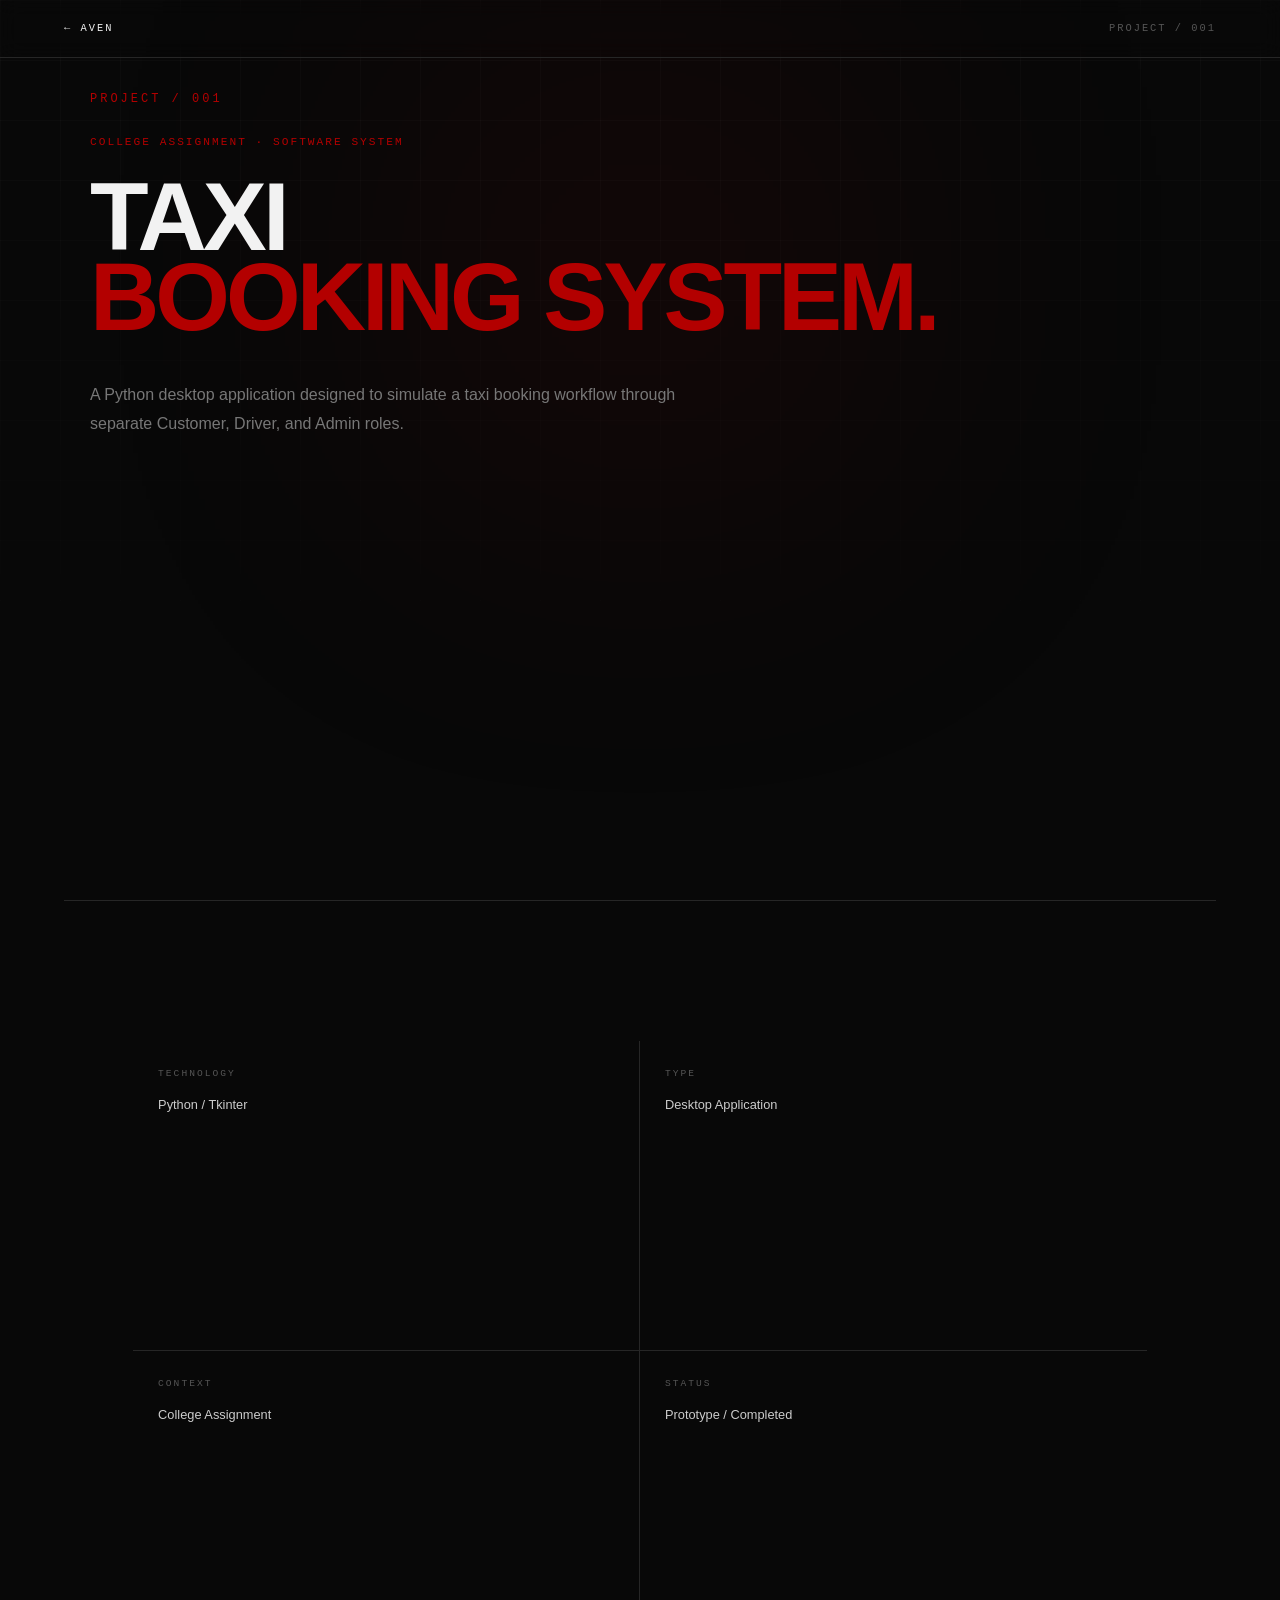
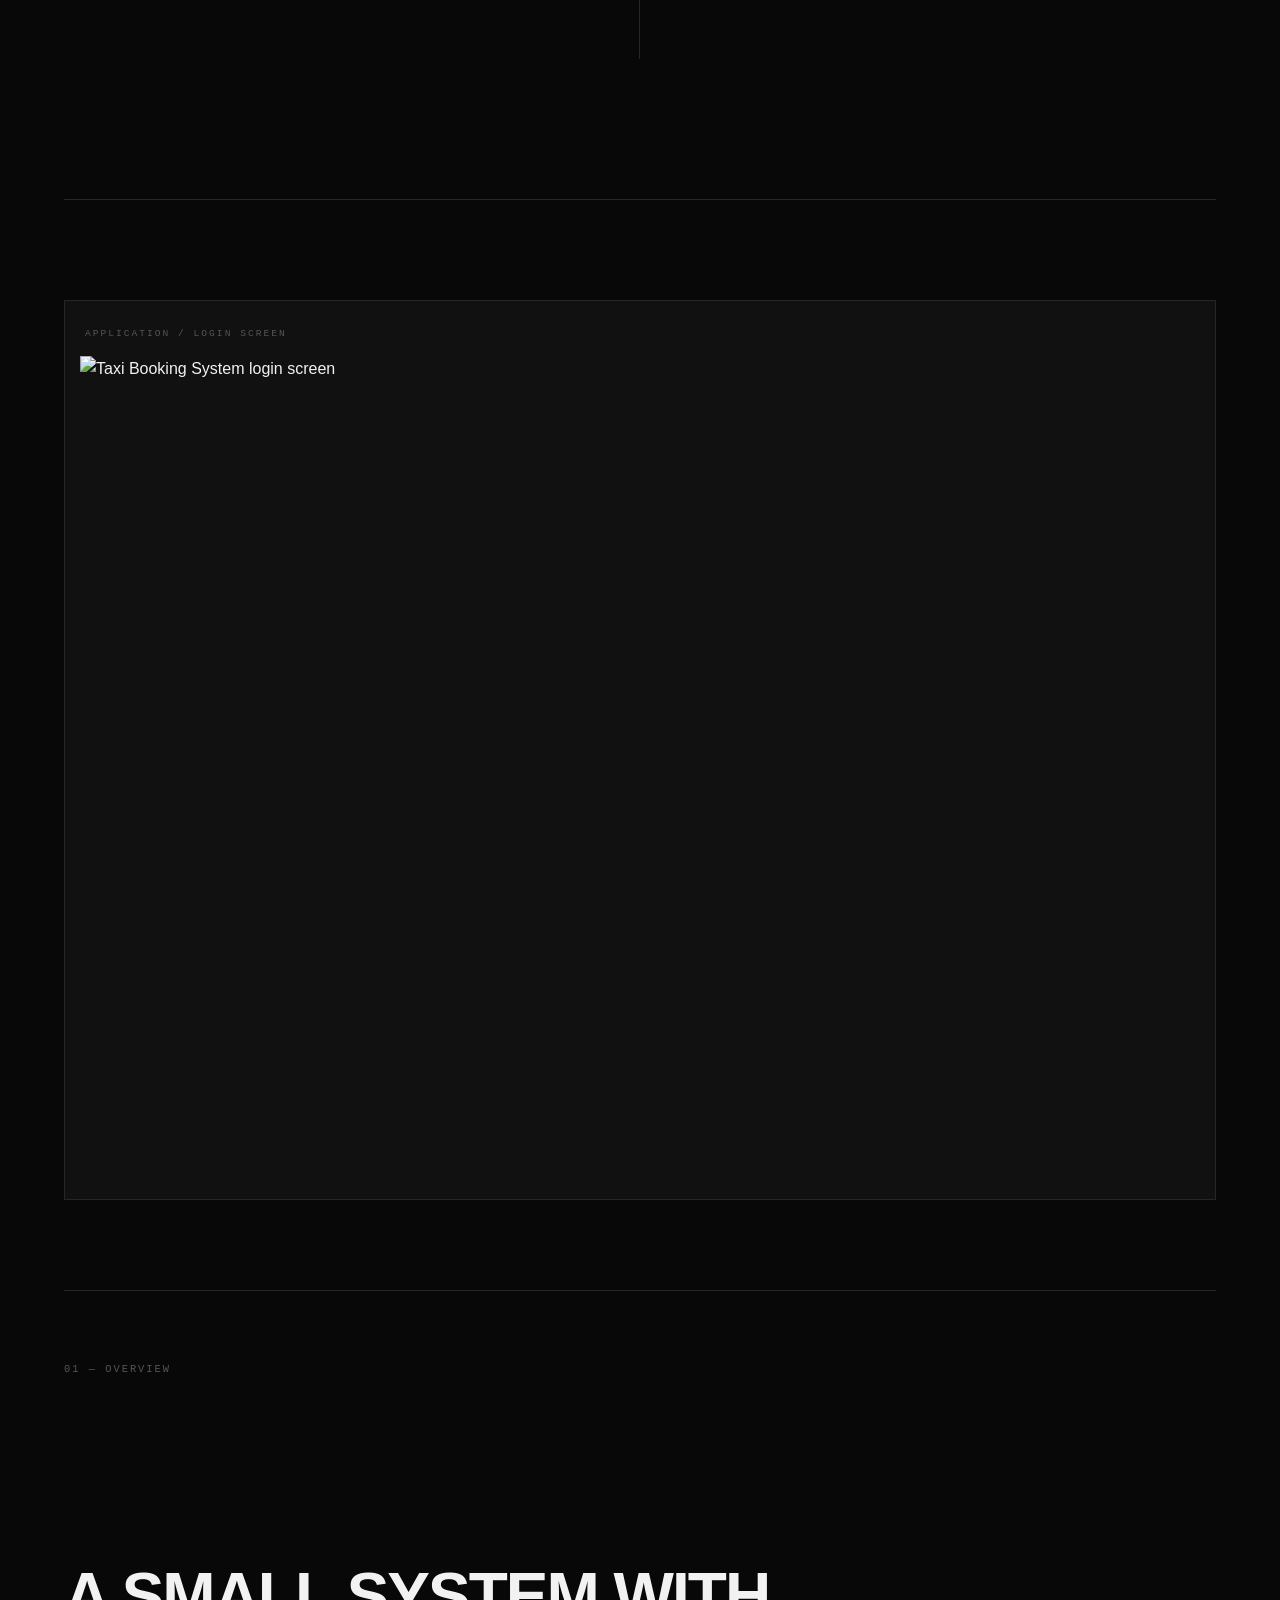
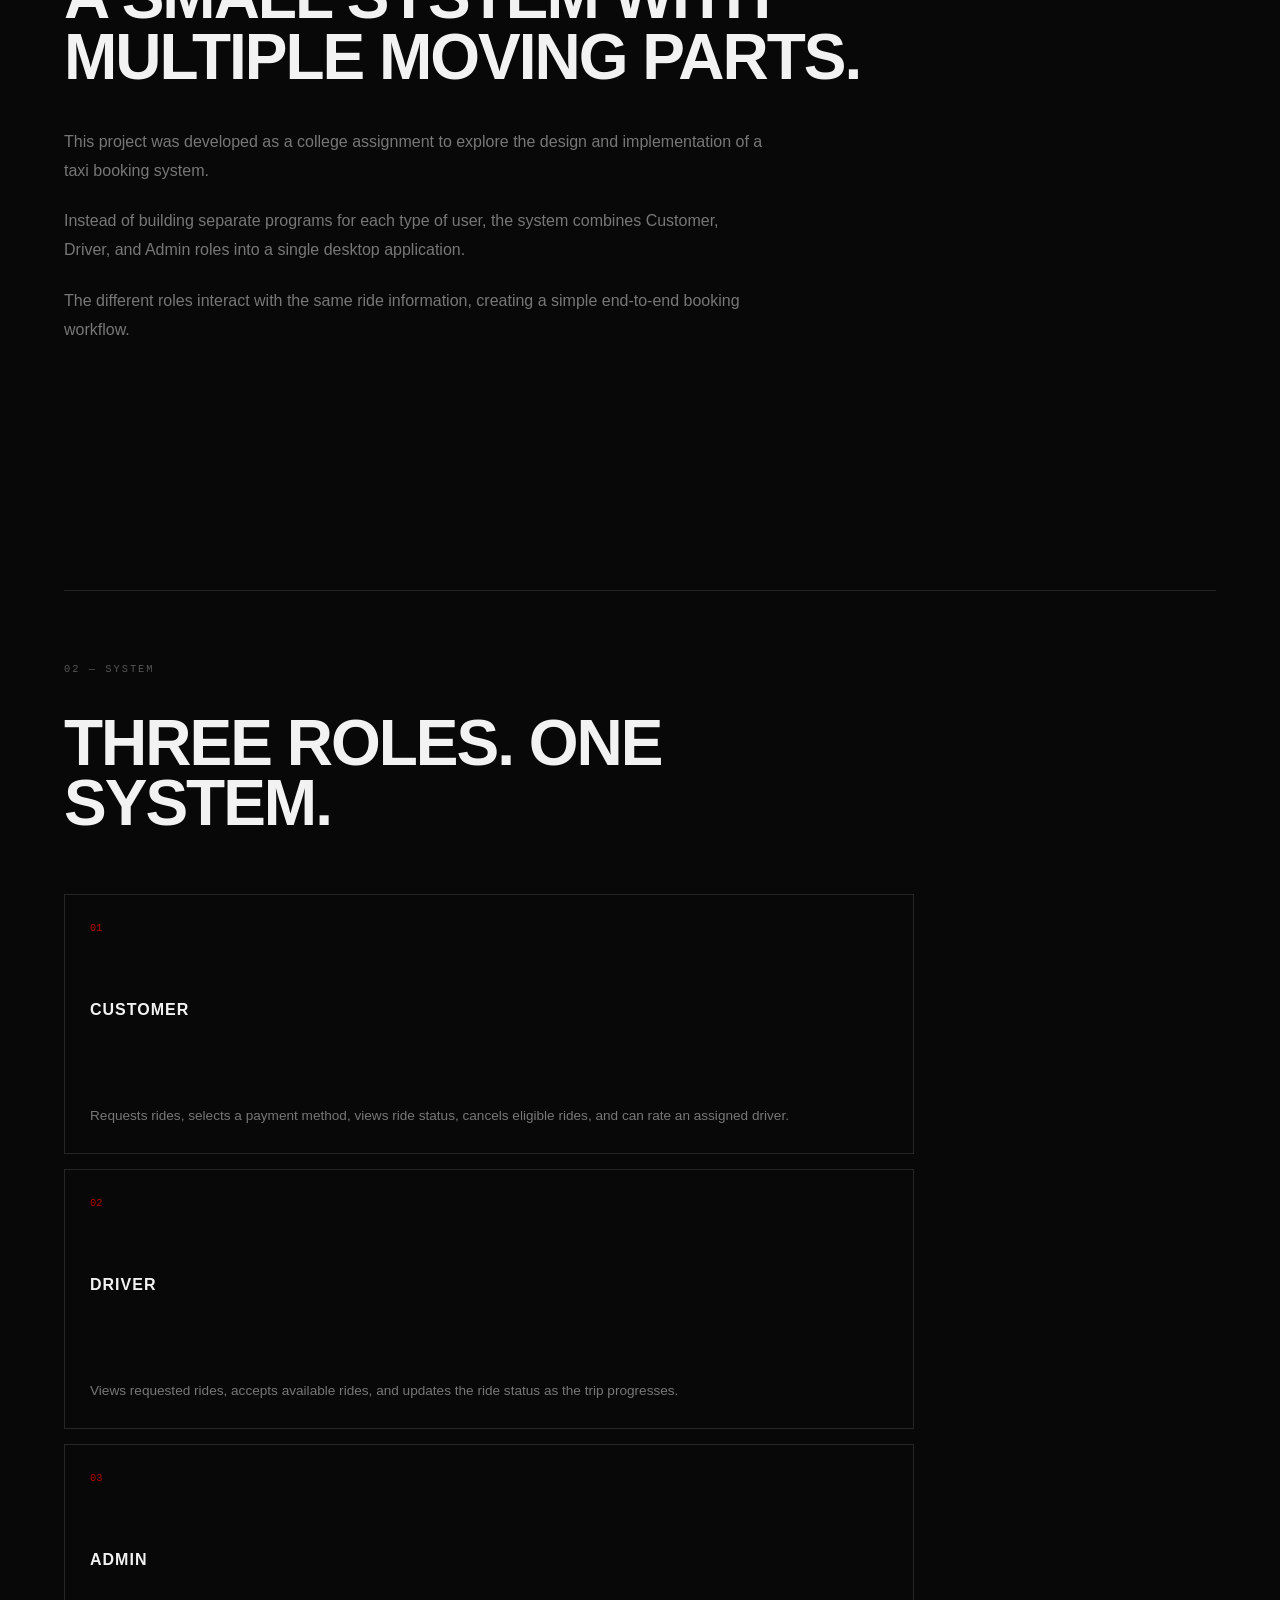
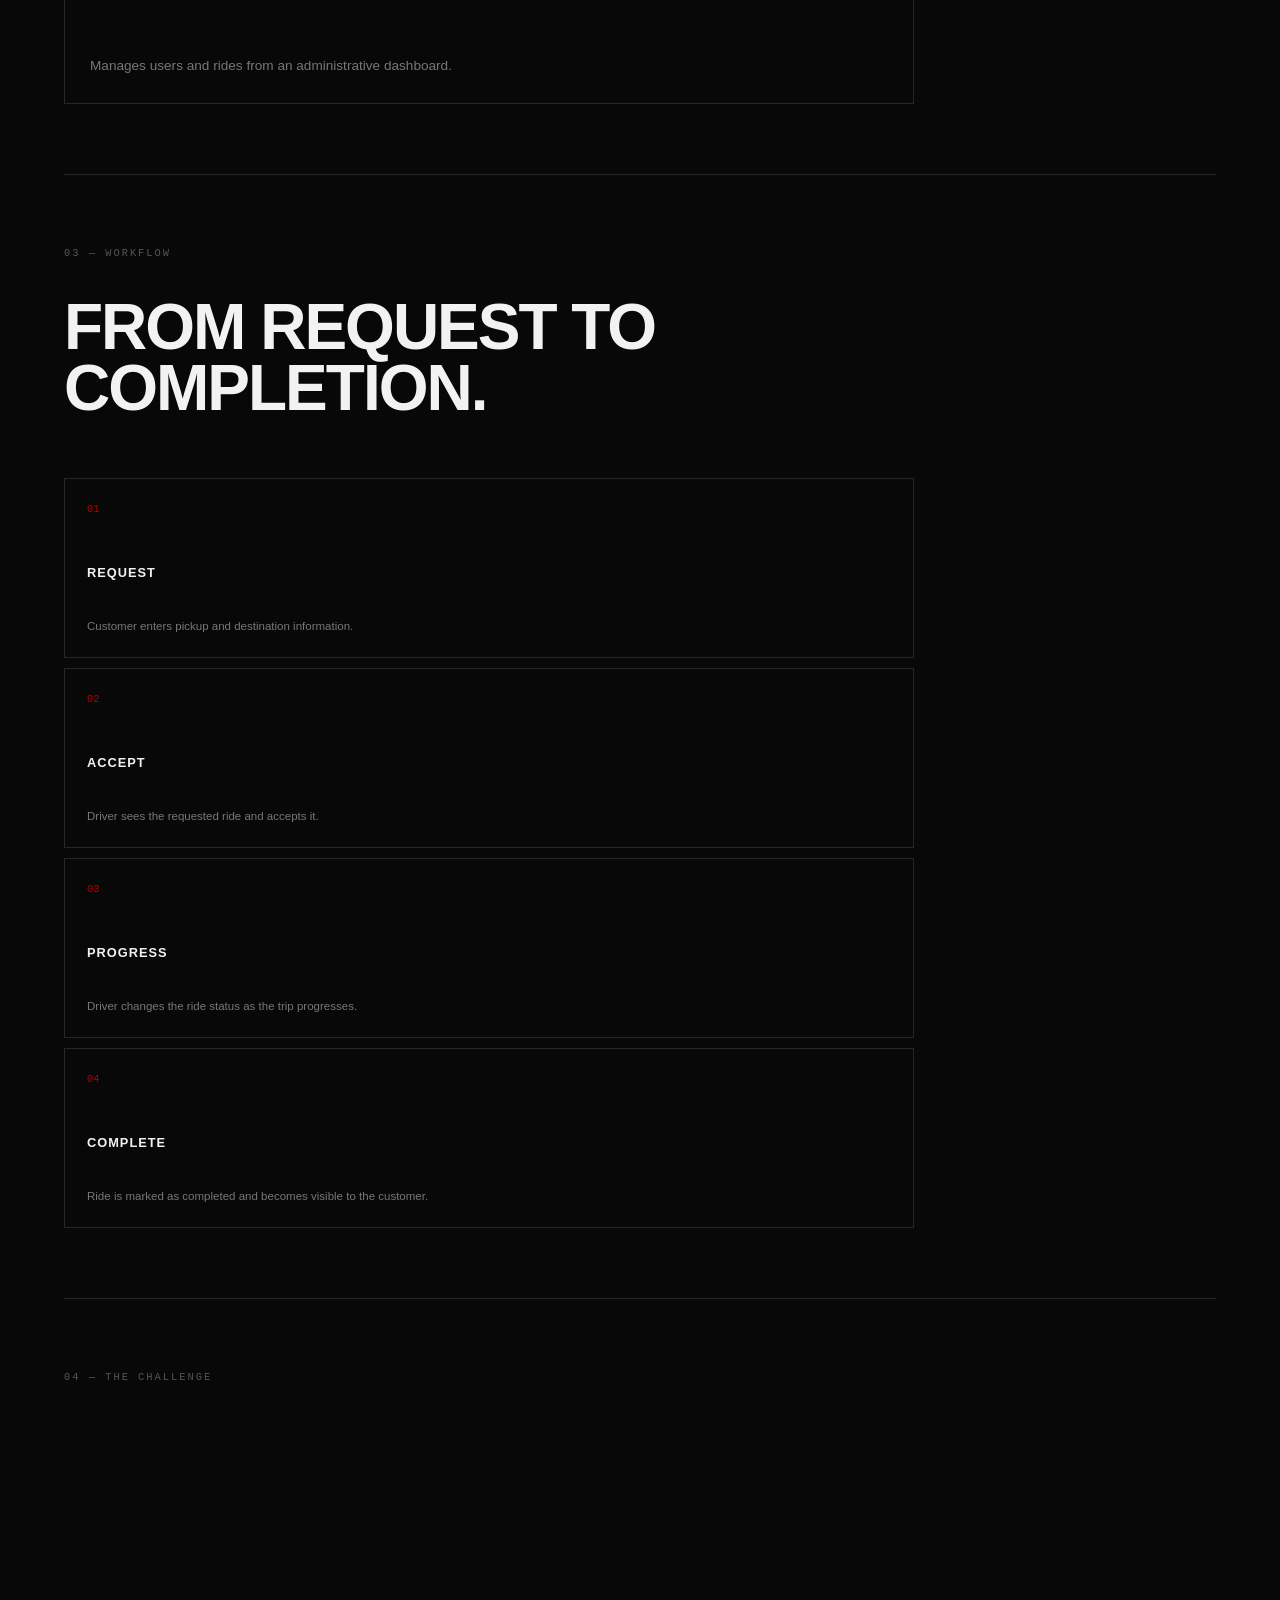
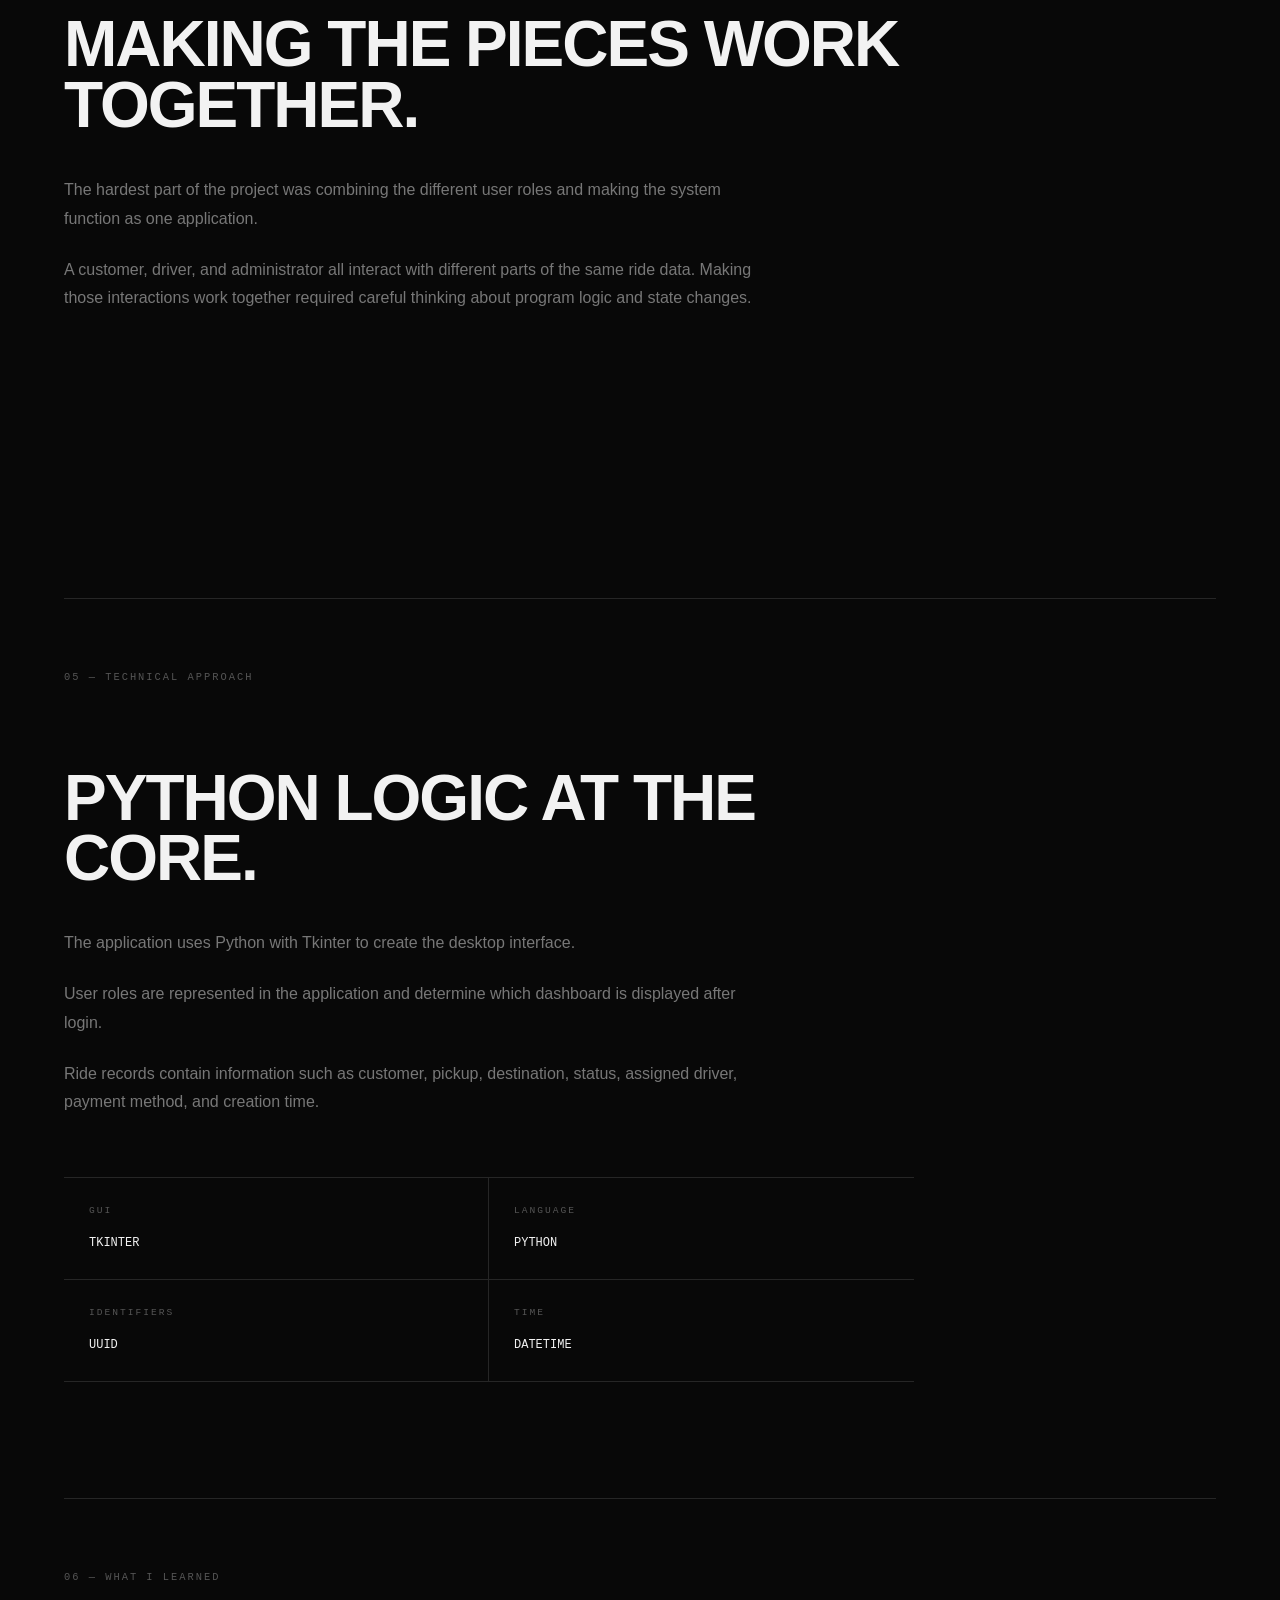
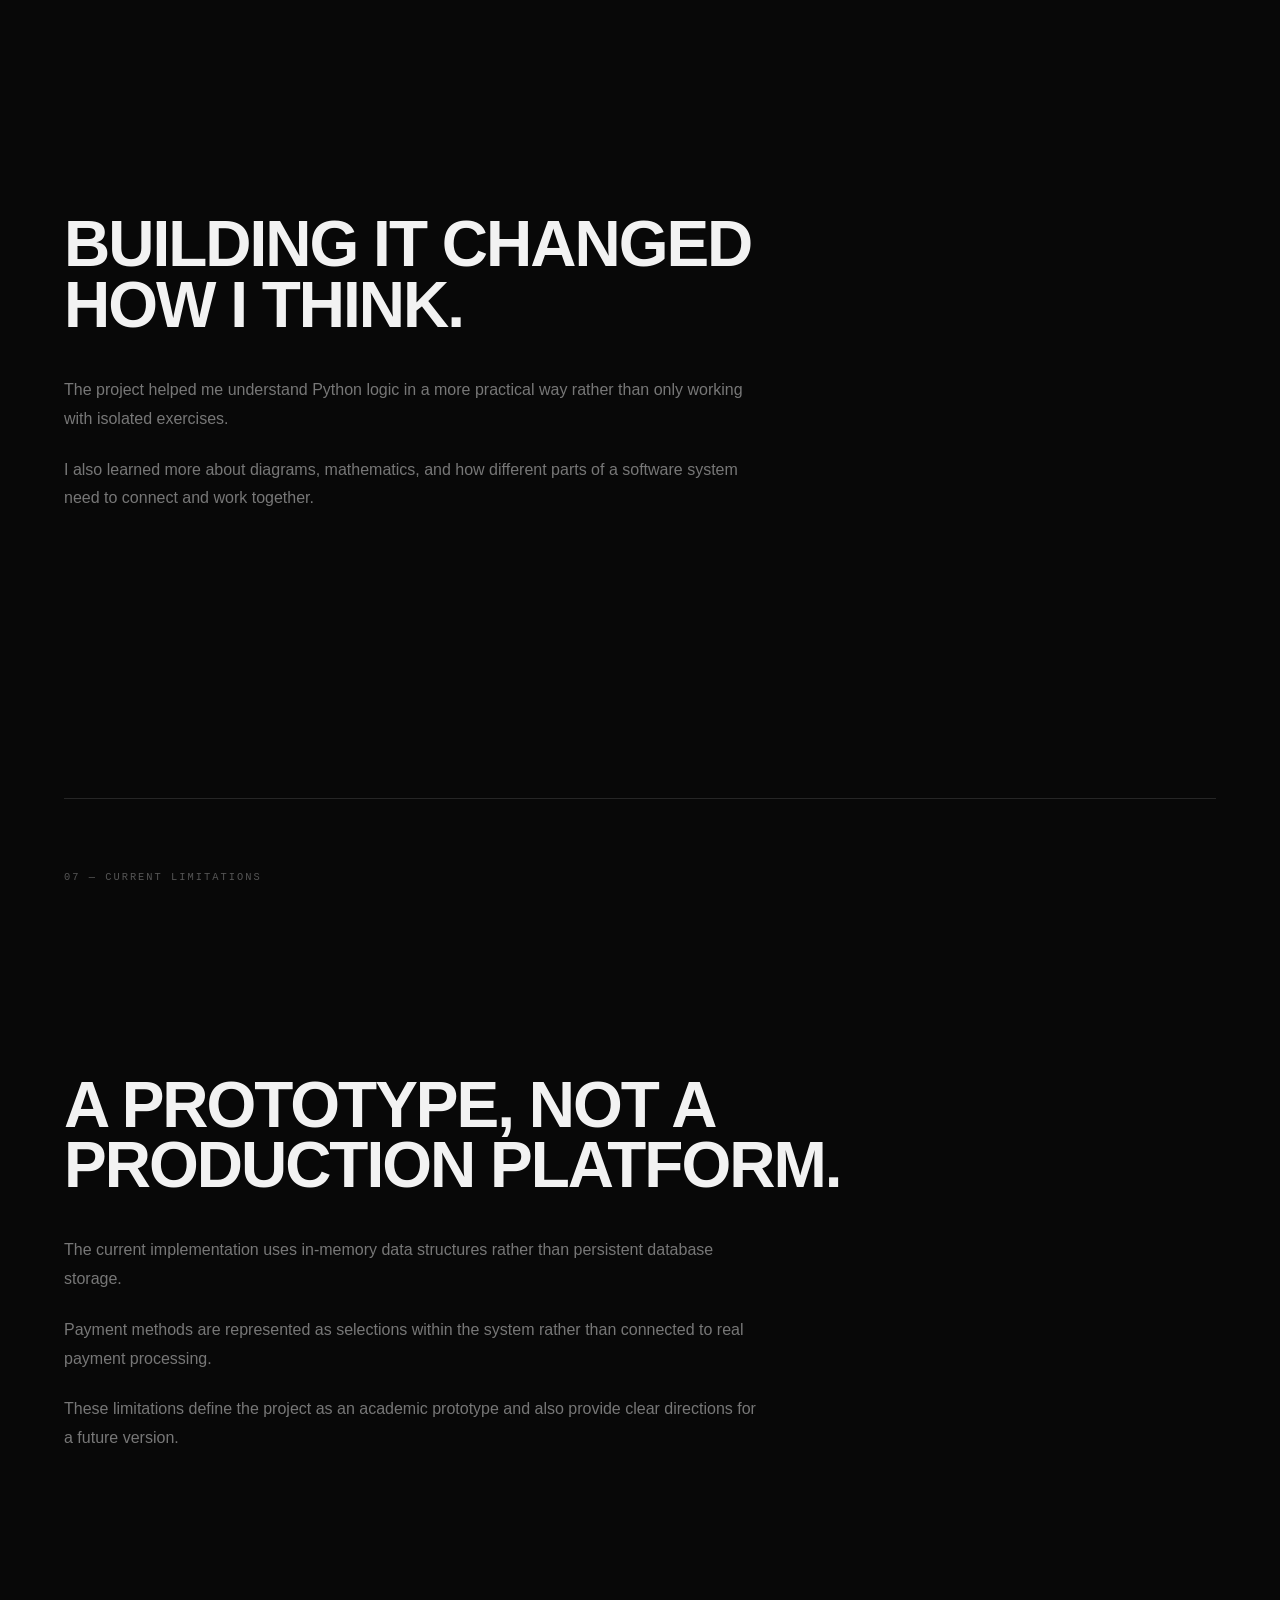
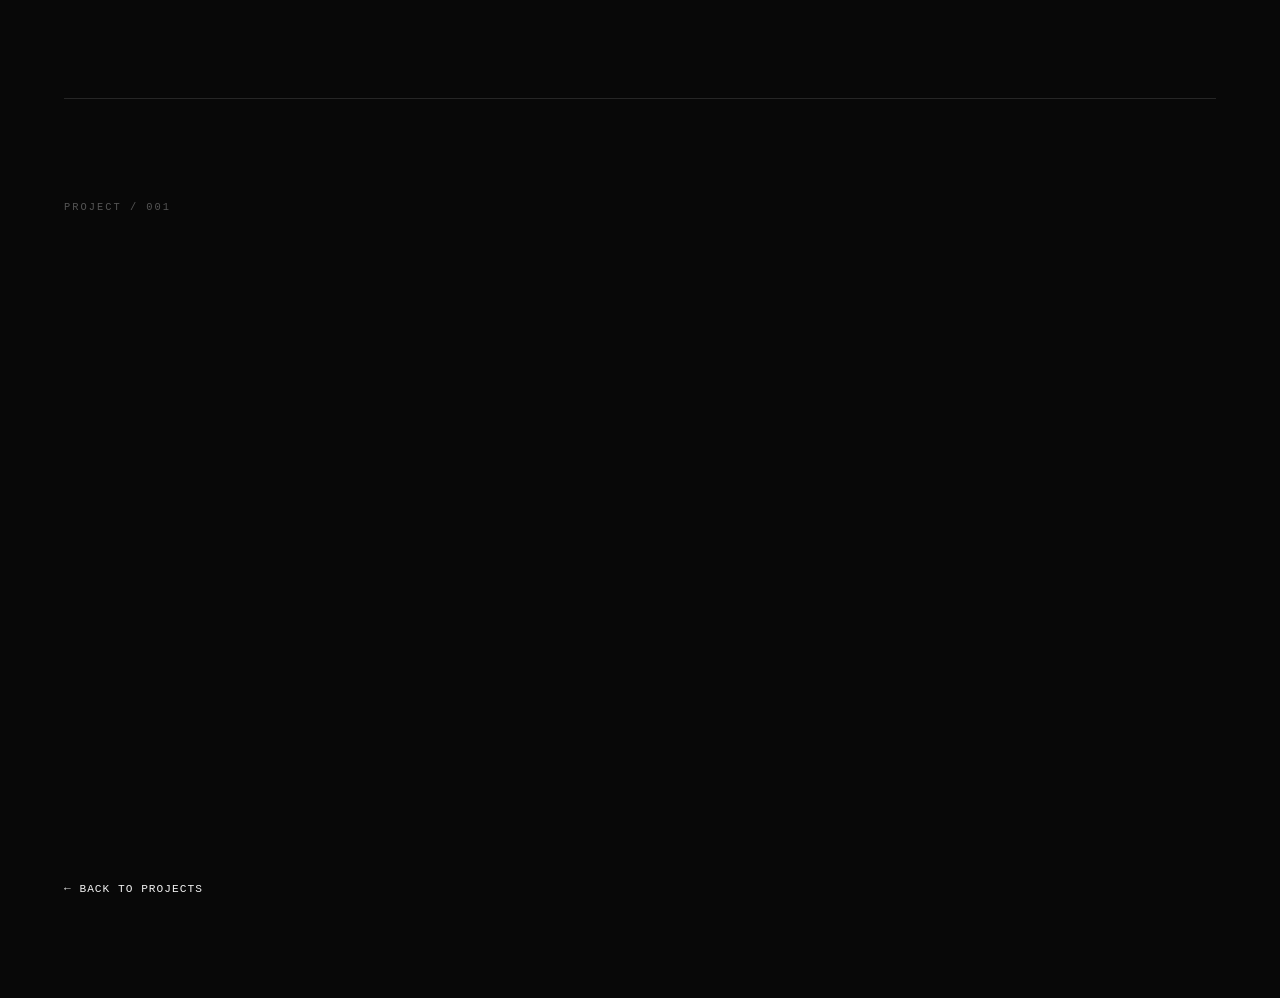
==== taxi-booking.html @ 1aaad0e2 "Add taxy booking case study" ====
<!DOCTYPE html>
<html lang="en">

<head>

    <meta charset="UTF-8">

    <meta
        name="viewport"
        content="width=device-width, initial-scale=1.0"
    >

    <meta
        name="description"
        content="AVEN — Taxi Booking System case study."
    >

    <title>Taxi Booking System — AVEN</title>

    <link
        rel="stylesheet"
        href="css/style.css"
    >

</head>


<body>

    <!-- NAVIGATION -->

    <header class="project-nav">

        <a
            href="index.html"
            class="back-link"
        >
            ← AVEN
        </a>

        <span>
            PROJECT / 001
        </span>

    </header>


    <main class="case-study">


        <!-- HERO -->

        <section class="case-hero">

            <p class="section-label">
                PROJECT / 001
            </p>

            <p class="case-type">
                COLLEGE ASSIGNMENT · SOFTWARE SYSTEM
            </p>

            <h1>
                TAXI
                <span>BOOKING SYSTEM.</span>
            </h1>

            <p class="case-intro">
                A Python desktop application designed to
                simulate a taxi booking workflow through
                separate Customer, Driver, and Admin roles.
            </p>

        </section>


        <!-- PROJECT META -->

        <section class="case-meta">

            <div>
                <span>TECHNOLOGY</span>
                <strong>Python / Tkinter</strong>
            </div>

            <div>
                <span>TYPE</span>
                <strong>Desktop Application</strong>
            </div>

            <div>
                <span>CONTEXT</span>
                <strong>College Assignment</strong>
            </div>

            <div>
                <span>STATUS</span>
                <strong>Prototype / Completed</strong>
            </div>

        </section>


        <!-- SCREENSHOT -->

        <section class="case-image">

            <div class="image-label">
                APPLICATION / LOGIN SCREEN
            </div>

            <img
                src="assets/projects/taxi-booking/login.png"
                alt="Taxi Booking System login screen"
            >

        </section>


        <!-- OVERVIEW -->

        <section class="case-section">

            <div class="case-section-label">
                01 — OVERVIEW
            </div>

            <div class="case-section-content">

                <h2>
                    A SMALL SYSTEM
                    WITH MULTIPLE
                    MOVING PARTS.
                </h2>

                <p>
                    This project was developed as a college
                    assignment to explore the design and
                    implementation of a taxi booking system.
                </p>

                <p>
                    Instead of building separate programs for
                    each type of user, the system combines
                    Customer, Driver, and Admin roles into a
                    single desktop application.
                </p>

                <p>
                    The different roles interact with the same
                    ride information, creating a simple
                    end-to-end booking workflow.
                </p>

            </div>

        </section>


        <!-- SYSTEM -->

        <section class="case-section">

            <div class="case-section-label">
                02 — SYSTEM
            </div>

            <div class="case-section-content">

                <h2>
                    THREE ROLES.
                    ONE SYSTEM.
                </h2>


                <div class="role-grid">

                    <article>

                        <span>01</span>

                        <h3>CUSTOMER</h3>

                        <p>
                            Requests rides, selects a payment
                            method, views ride status, cancels
                            eligible rides, and can rate an
                            assigned driver.
                        </p>

                    </article>


                    <article>

                        <span>02</span>

                        <h3>DRIVER</h3>

                        <p>
                            Views requested rides, accepts
                            available rides, and updates the
                            ride status as the trip progresses.
                        </p>

                    </article>


                    <article>

                        <span>03</span>

                        <h3>ADMIN</h3>

                        <p>
                            Manages users and rides from an
                            administrative dashboard.
                        </p>

                    </article>

                </div>

            </div>

        </section>


        <!-- WORKFLOW -->

        <section class="case-section">

            <div class="case-section-label">
                03 — WORKFLOW
            </div>

            <div class="case-section-content">

                <h2>
                    FROM REQUEST
                    TO COMPLETION.
                </h2>


                <div class="workflow">

                    <div>
                        <span>01</span>
                        <strong>REQUEST</strong>
                        <p>
                            Customer enters pickup and
                            destination information.
                        </p>
                    </div>

                    <div class="workflow-arrow">
                        →
                    </div>

                    <div>
                        <span>02</span>
                        <strong>ACCEPT</strong>
                        <p>
                            Driver sees the requested ride
                            and accepts it.
                        </p>
                    </div>

                    <div class="workflow-arrow">
                        →
                    </div>

                    <div>
                        <span>03</span>
                        <strong>PROGRESS</strong>
                        <p>
                            Driver changes the ride status
                            as the trip progresses.
                        </p>
                    </div>

                    <div class="workflow-arrow">
                        →
                    </div>

                    <div>
                        <span>04</span>
                        <strong>COMPLETE</strong>
                        <p>
                            Ride is marked as completed and
                            becomes visible to the customer.
                        </p>
                    </div>

                </div>

            </div>

        </section>


        <!-- CHALLENGE -->

        <section class="case-section">

            <div class="case-section-label">
                04 — THE CHALLENGE
            </div>

            <div class="case-section-content">

                <h2>
                    MAKING THE
                    PIECES WORK
                    TOGETHER.
                </h2>

                <p>
                    The hardest part of the project was
                    combining the different user roles and
                    making the system function as one
                    application.
                </p>

                <p>
                    A customer, driver, and administrator all
                    interact with different parts of the same
                    ride data. Making those interactions work
                    together required careful thinking about
                    program logic and state changes.
                </p>

            </div>

        </section>


        <!-- TECHNICAL -->

        <section class="case-section">

            <div class="case-section-label">
                05 — TECHNICAL APPROACH
            </div>

            <div class="case-section-content">

                <h2>
                    PYTHON
                    LOGIC AT
                    THE CORE.
                </h2>

                <p>
                    The application uses Python with Tkinter
                    to create the desktop interface.
                </p>

                <p>
                    User roles are represented in the
                    application and determine which dashboard
                    is displayed after login.
                </p>

                <p>
                    Ride records contain information such as
                    customer, pickup, destination, status,
                    assigned driver, payment method, and
                    creation time.
                </p>

                <div class="code-facts">

                    <div>
                        <span>GUI</span>
                        <strong>TKINTER</strong>
                    </div>

                    <div>
                        <span>LANGUAGE</span>
                        <strong>PYTHON</strong>
                    </div>

                    <div>
                        <span>IDENTIFIERS</span>
                        <strong>UUID</strong>
                    </div>

                    <div>
                        <span>TIME</span>
                        <strong>DATETIME</strong>
                    </div>

                </div>

            </div>

        </section>


        <!-- LEARNING -->

        <section class="case-section">

            <div class="case-section-label">
                06 — WHAT I LEARNED
            </div>

            <div class="case-section-content">

                <h2>
                    BUILDING IT
                    CHANGED HOW
                    I THINK.
                </h2>

                <p>
                    The project helped me understand Python
                    logic in a more practical way rather than
                    only working with isolated exercises.
                </p>

                <p>
                    I also learned more about diagrams,
                    mathematics, and how different parts of a
                    software system need to connect and work
                    together.
                </p>

            </div>

        </section>


        <!-- LIMITATIONS -->

        <section class="case-section">

            <div class="case-section-label">
                07 — CURRENT LIMITATIONS
            </div>

            <div class="case-section-content">

                <h2>
                    A PROTOTYPE,
                    NOT A PRODUCTION
                    PLATFORM.
                </h2>

                <p>
                    The current implementation uses in-memory
                    data structures rather than persistent
                    database storage.
                </p>

                <p>
                    Payment methods are represented as
                    selections within the system rather than
                    connected to real payment processing.
                </p>

                <p>
                    These limitations define the project as an
                    academic prototype and also provide clear
                    directions for a future version.
                </p>

            </div>

        </section>


        <!-- BACK -->

        <section class="case-end">

            <p>
                PROJECT / 001
            </p>

            <a href="index.html#projects">
                ← BACK TO PROJECTS
            </a>

        </section>


    </main>


</body>

</html>
---- css/style.css ----
/* =========================================================
   AVEN PORTFOLIO — DESIGN SYSTEM
   Dark Industrial / Engineering Lab
========================================================= */


/* =========================================================
   01 — VARIABLES
========================================================= */

:root {
    --bg: #080808;
    --surface: #101010;
    --surface-light: #151515;

    --text: #f2f2f2;
    --muted: #777;
    --border: #262626;

    --accent: #8b0000;
    --accent-bright: #b30000;

    --max-width: 1400px;
}


/* =========================================================
   02 — RESET
========================================================= */

* {
    margin: 0;
    padding: 0;
    box-sizing: border-box;
}

html {
    scroll-behavior: smooth;
}

body {
    background: var(--bg);
    color: var(--text);

    font-family: Arial, sans-serif;

    line-height: 1.6;

    overflow-x: hidden;
}


/* =========================================================
   03 — BACKGROUND GRID
========================================================= */

body::before {
    content: "";

    position: fixed;
    inset: 0;

    pointer-events: none;

    background-image:
        linear-gradient(
            rgba(255, 255, 255, 0.025) 1px,
            transparent 1px
        ),
        linear-gradient(
            90deg,
            rgba(255, 255, 255, 0.025) 1px,
            transparent 1px
        );

    background-size: 60px 60px;

    mask-image: linear-gradient(
        to bottom,
        black,
        transparent 85%
    );

    z-index: -2;
}


/* =========================================================
   04 — AMBIENT RED GLOW
========================================================= */

body::after {
    content: "";

    position: fixed;

    width: 500px;
    height: 500px;

    left: var(--mouse-x, 50%);
    top: var(--mouse-y, 30%);

    transform: translate(-50%, -50%);

    background: var(--accent);

    opacity: 0.09;

    filter: blur(140px);

    pointer-events: none;

    z-index: -1;

    transition:
        left 0.15s ease-out,
        top 0.15s ease-out;
}


/* =========================================================
   05 — NAVIGATION
========================================================= */

header {
    position: fixed;

    top: 0;
    left: 0;

    width: 100%;

    padding: 25px 6%;

    z-index: 1000;

    backdrop-filter: blur(10px);
}

nav {
    max-width: var(--max-width);

    margin: auto;

    display: flex;

    justify-content: space-between;
    align-items: center;
}


/* LOGO */

.logo {
    color: var(--text);

    text-decoration: none;

    font-size: 1rem;

    font-weight: 800;

    letter-spacing: 4px;
}


/* NAV LINKS */

.nav-links {
    display: flex;

    gap: 35px;
}

.nav-links a {
    position: relative;

    color: var(--muted);

    text-decoration: none;

    font-size: 0.85rem;

    transition:
        color 0.3s ease;
}

.nav-links a::after {
    content: "";

    position: absolute;

    left: 0;
    bottom: -6px;

    width: 0;
    height: 1px;

    background: var(--accent-bright);

    transition:
        width 0.3s ease;
}

.nav-links a:hover {
    color: var(--text);
}

.nav-links a:hover::after {
    width: 100%;
}


/* =========================================================
   06 — GENERAL SECTIONS
========================================================= */

section {
    position: relative;

    min-height: 100vh;

    max-width: var(--max-width);

    margin: auto;

    padding:
        140px 6%;
}


/* =========================================================
   07 — HERO
========================================================= */

#hero {
    min-height: 100vh;

    display: flex;

    flex-direction: column;

    justify-content: center;

    align-items: flex-start;
}


/* SMALL LABEL */

.eyebrow {
    color: var(--accent-bright);

    font-size: 0.75rem;

    font-weight: 700;

    letter-spacing: 4px;

    margin-bottom: 30px;
}


/* MAIN TITLE */

h1 {
    max-width: 1000px;

    font-size:
        clamp(3.5rem, 9vw, 9rem);

    line-height: 0.9;

    letter-spacing: -6px;

    font-weight: 800;
}


/* HERO DESCRIPTION */

.hero-description {
    max-width: 600px;

    margin-top: 40px;

    color: var(--muted);

    font-size: 1.05rem;
}


/* =========================================================
   08 — BUTTONS
========================================================= */

.hero-buttons {
    display: flex;

    gap: 15px;

    margin-top: 40px;
}

.hero-buttons a {
    position: relative;

    padding: 14px 24px;

    border: 1px solid var(--border);

    color: var(--text);

    text-decoration: none;

    font-size: 0.85rem;

    transition:
        background 0.3s ease,
        border 0.3s ease,
        color 0.3s ease;
}

.hero-buttons a:first-child {
    background: var(--accent);

    border-color: var(--accent);
}

.hero-buttons a:first-child:hover {
    background: var(--accent-bright);

    border-color: var(--accent-bright);
}

.hero-buttons a:last-child:hover {
    background: var(--surface-light);

    border-color: #444;
}


/* =========================================================
   09 — SECTION LABELS
========================================================= */

.section-label {
    color: var(--accent-bright);

    font-family: monospace;

    font-size: 0.75rem;

    letter-spacing: 3px;

    margin-bottom: 25px;
}


/* =========================================================
   10 — HEADINGS
========================================================= */

h2 {
    max-width: 900px;

    font-size:
        clamp(2.5rem, 6vw, 5rem);

    line-height: 1;

    letter-spacing: -3px;

    margin-bottom: 30px;
}


/* =========================================================
   11 — ABOUT
========================================================= */

#about > p:last-child {
    max-width: 700px;

    font-size: 1.2rem;

    color: var(--muted);
}


/* =========================================================
   12 — PROJECTS
========================================================= */

.projects-grid {
    display: grid;

    grid-template-columns:
        repeat(2, 1fr);

    gap: 20px;

    margin-top: 60px;
}

.project-card {
    position: relative;

    min-height: 350px;

    padding: 35px;

    border: 1px solid var(--border);

    background: rgba(16, 16, 16, 0.6);

    display: flex;

    flex-direction: column;

    justify-content: flex-end;

    overflow: hidden;

    transition:
        transform 0.4s ease,
        border-color 0.4s ease;
}


/* RED EDGE */

.project-card::before {
    content: "";

    position: absolute;

    top: 0;
    left: 0;

    width: 2px;
    height: 0;

    background: var(--accent-bright);

    transition:
        height 0.4s ease;
}

.project-card:hover {
    transform: translateY(-6px);

    border-color: #3a3a3a;
}

.project-card:hover::before {
    height: 100%;
}


.project-card span {
    color: #555;

    font-family: monospace;

    font-size: 0.7rem;

    letter-spacing: 2px;
}

.project-card h3 {
    margin-top: 10px;

    font-size: 2rem;
}

.project-card p {
    color: var(--muted);

    margin-top: 8px;
}


/* =========================================================
   13 — LAB
========================================================= */

#lab > p:last-child {
    max-width: 700px;

    font-size: 1.1rem;

    color: var(--muted);
}


/* =========================================================
   14 — CONTACT
========================================================= */

#contact > p:last-child {
    color: var(--muted);

    font-size: 1.1rem;
}


/* =========================================================
   15 — FOOTER
========================================================= */

footer {
    max-width: var(--max-width);

    margin: auto;

    padding:
        40px 6%;

    border-top: 1px solid var(--border);
}

footer p {
    font-family: monospace;

    font-size: 0.7rem;

    color: #555;

    letter-spacing: 1px;
}

/* =========================================================
   HERO — ADVANCED SYSTEM
========================================================= */

#hero {
    position: relative;

    overflow: hidden;
}


/* HERO CONTENT */

.hero-content {
    position: relative;

    z-index: 2;

    animation:
        heroEnter 1s ease forwards;
}


/* HERO ENTRANCE */

@keyframes heroEnter {

    from {
        opacity: 0;

        transform:
            translateY(30px);
    }

    to {
        opacity: 1;

        transform:
            translateY(0);
    }

}


/* SYSTEM PANEL */

.system-panel {

    position: absolute;

    right: 6%;

    bottom: 18%;

    width: 230px;

    padding: 20px;

    border: 1px solid var(--border);

    background:
        rgba(10, 10, 10, 0.75);

    backdrop-filter:
        blur(10px);

    font-family: monospace;

    font-size: 0.7rem;

    z-index: 2;

    animation:
        panelEnter 1s ease 0.3s forwards;

    opacity: 0;

}


@keyframes panelEnter {

    from {

        opacity: 0;

        transform:
            translateY(20px);

    }

    to {

        opacity: 1;

        transform:
            translateY(0);

    }

}


/* PANEL HEADER */

.system-header {

    display: flex;

    justify-content:
        space-between;

    color: #555;

    padding-bottom: 15px;

    border-bottom:
        1px solid var(--border);

}


/* STATUS */

.system-status {

    display: flex;

    align-items: center;

    gap: 8px;

    margin: 18px 0;

    color: var(--text);

}


/* RED DOT */

.status-dot {

    width: 7px;

    height: 7px;

    background:
        var(--accent-bright);

    border-radius: 50%;

    box-shadow:
        0 0 10px
        var(--accent-bright);

    animation:
        statusPulse 2s infinite;

}


@keyframes statusPulse {

    0%,
    100% {

        opacity: 1;

        box-shadow:
            0 0 10px
            var(--accent-bright);

    }

    50% {

        opacity: 0.4;

        box-shadow:
            0 0 2px
            var(--accent-bright);

    }

}


/* SYSTEM INFO */

.system-info {

    display: flex;

    flex-direction:
        column;

    gap: 15px;

}


.system-info div {

    display: flex;

    justify-content:
        space-between;

}


.system-info span {

    color: #555;

}


.system-info strong {

    color: #aaa;

    font-weight:
        normal;

}


/* =========================================================
   SCROLL INDICATOR
========================================================= */

.scroll-indicator {

    position: absolute;

    bottom: 40px;

    left: 6%;

    display: flex;

    align-items: center;

    gap: 15px;

    font-family: monospace;

    font-size: 0.65rem;

    color: #555;

    letter-spacing: 2px;

}


.scroll-line {

    width: 60px;

    height: 1px;

    background:
        var(--border);

    position: relative;

    overflow: hidden;

}


.scroll-line::after {

    content: "";

    position: absolute;

    left: -100%;

    top: 0;

    width: 100%;

    height: 100%;

    background:
        var(--accent-bright);

    animation:
        scrollLine 2s infinite;

}


@keyframes scrollLine {

    0% {

        left: -100%;

    }

    50% {

        left: 0;

    }

    100% {

        left: 100%;

    }

}

/* =========================================================
   ABOUT SECTION
========================================================= */

.section-intro {
    max-width: 1000px;
}


/* ABOUT HEADING */

.section-intro h2 {
    max-width: 950px;

    font-size:
        clamp(3rem, 7vw, 6rem);

    line-height: 0.95;

    letter-spacing: -4px;
}

.section-intro h2 span {
    color: var(--accent-bright);
}


/* =========================================================
   ABOUT CONTENT
========================================================= */

.about-content {

    display: grid;

    grid-template-columns:
        minmax(0, 2fr)
        minmax(250px, 1fr);

    gap: 100px;

    margin-top: 80px;
}


.about-text {

    max-width: 750px;

    display: flex;

    flex-direction: column;

    gap: 24px;
}


.about-text p {

    color: var(--muted);

    font-size: 1.05rem;

    line-height: 1.8;
}


.about-text .about-lead {

    color: var(--text);

    font-size: 1.35rem;

    line-height: 1.6;

    margin-bottom: 10px;
}


/* =========================================================
   ABOUT SIDE INFORMATION
========================================================= */

.about-side {

    display: flex;

    flex-direction: column;

    align-self: start;

    border-top:
        1px solid var(--border);
}


.about-stat {

    display: flex;

    flex-direction: column;

    gap: 7px;

    padding: 20px 0;

    border-bottom:
        1px solid var(--border);
}


.about-stat span {

    font-family: monospace;

    font-size: 0.65rem;

    letter-spacing: 2px;

    color: #555;
}


.about-stat strong {

    font-size: 0.9rem;

    font-weight: normal;

    color: #ccc;
}


/* =========================================================
   INTERESTS
========================================================= */

.interests {

    margin-top: 160px;
}


.interest-grid {

    display: grid;

    grid-template-columns:
        repeat(5, 1fr);

    border-top:
        1px solid var(--border);

    border-bottom:
        1px solid var(--border);

    margin-top: 40px;
}


.interest {

    min-height: 190px;

    padding: 25px;

    border-right:
        1px solid var(--border);

    transition:
        background 0.3s ease;
}


.interest:last-child {

    border-right: none;
}


.interest:hover {

    background:
        var(--surface);
}


.interest span {

    font-family: monospace;

    color: #555;

    font-size: 0.7rem;
}


.interest h3 {

    margin-top: 45px;

    font-size: 0.9rem;

    letter-spacing: 1px;
}


.interest p {

    margin-top: 8px;

    font-size: 0.75rem;

    color: #666;
}


/* =========================================================
   PHILOSOPHY
========================================================= */

.philosophy {

    margin-top: 160px;
}


.philosophy-flow {

    display: grid;

    grid-template-columns:
        1fr auto 1fr auto 1fr auto 1fr;

    align-items: center;

    gap: 20px;

    margin-top: 40px;
}


.philosophy-flow > div:not(.flow-arrow) {

    min-height: 160px;

    padding: 25px;

    border:
        1px solid var(--border);

    background:
        rgba(16, 16, 16, 0.5);

    display: flex;

    flex-direction: column;

    justify-content: space-between;
}


.philosophy-flow span {

    font-family: monospace;

    color: var(--accent-bright);

    font-size: 0.7rem;
}


.philosophy-flow strong {

    font-size: 0.9rem;

    letter-spacing: 1px;
}


.philosophy-flow p {

    color: #666;

    font-size: 0.75rem;
}


.flow-arrow {

    color: #444;

    font-size: 1.2rem;
}

/* =========================================================
   PROJECT SYSTEM
========================================================= */

#projects {
    padding-top: 160px;
}


/* PROJECT LIST */

.projects-list {
    margin-top: 90px;

    border-top:
        1px solid var(--border);
}


/* PROJECT */

.project {

    border-bottom:
        1px solid var(--border);

    transition:
        background 0.4s ease;
}


.project:hover {

    background:
        rgba(139, 0, 0, 0.035);
}


/* PROJECT NUMBER */

.project-number {

    padding: 20px 0;

    color: #555;

    font-family: monospace;

    font-size: 0.7rem;

    letter-spacing: 2px;
}


/* PROJECT MAIN */

.project-main {

    display: grid;

    grid-template-columns:
        2fr 1fr;

    gap: 100px;

    padding:
        20px 0 60px;
}


/* PROJECT TYPE */

.project-type {

    color:
        var(--accent-bright);

    font-family: monospace;

    font-size: 0.7rem;

    letter-spacing: 2px;

    margin-bottom: 20px;
}


/* PROJECT TITLE */

.project-info h3 {

    font-size:
        clamp(2.5rem, 5vw, 5rem);

    line-height: 0.95;

    letter-spacing: -3px;

    max-width: 800px;
}


/* DESCRIPTION */

.project-description {

    max-width: 650px;

    margin-top: 30px;

    color: var(--muted);

    font-size: 1rem;

    line-height: 1.7;
}


/* TAGS */

.project-tags {

    display: flex;

    flex-wrap: wrap;

    gap: 8px;

    margin-top: 30px;
}


.project-tags span {

    padding:
        7px 10px;

    border:
        1px solid var(--border);

    color: #666;

    font-family: monospace;

    font-size: 0.6rem;

    letter-spacing: 1px;
}


/* =========================================================
   PROJECT META
========================================================= */

.project-meta {

    display: flex;

    flex-direction: column;

    align-items: flex-start;

    gap: 30px;

    padding-top: 10px;
}


.project-meta div {

    display: flex;

    flex-direction: column;

    gap: 5px;
}


.project-meta span {

    color: #555;

    font-family: monospace;

    font-size: 0.6rem;

    letter-spacing: 2px;
}


.project-meta strong {

    color: #bbb;

    font-size: 0.75rem;

    font-weight: normal;
}


/* PROJECT LINK */

.project-meta a {

    margin-top: auto;

    color: var(--text);

    text-decoration: none;

    font-family: monospace;

    font-size: 0.7rem;

    letter-spacing: 1px;

    transition:
        color 0.3s ease,
        transform 0.3s ease;
}


.project-meta a:hover {

    color:
        var(--accent-bright);

    transform:
        translateX(8px);
}

/* =========================================================
   LAB SECTION
========================================================= */

#lab {
    padding-top: 160px;
}


.lab-intro {

    max-width: 650px;

    margin-top: 35px;

    color: var(--muted);

    font-size: 1.05rem;

    line-height: 1.7;
}


/* =========================================================
   LAB LIST
========================================================= */

.lab-list {

    margin-top: 80px;

    border-top:
        1px solid var(--border);
}


/* LAB ITEM */

.lab-item {

    border-bottom:
        1px solid var(--border);

    transition:
        background 0.3s ease;
}


.lab-item:hover {

    background:
        rgba(139, 0, 0, 0.04);
}


/* LAB INDEX */

.lab-index {

    padding:
        18px 0;

    color: #555;

    font-family: monospace;

    font-size: 0.65rem;

    letter-spacing: 2px;
}


/* LAB CONTENT */

.lab-content {

    display: flex;

    justify-content:
        space-between;

    align-items: center;

    gap: 50px;

    padding:
        20px 0 50px;
}


/* STATUS */

.lab-status {

    display: inline-block;

    color: #666;

    font-family: monospace;

    font-size: 0.65rem;

    letter-spacing: 2px;

    margin-bottom: 15px;
}


.lab-status.active {

    color:
        var(--accent-bright);
}


.lab-status.research {

    color:
        #999;
}


/* TITLE */

.lab-content h3 {

    font-size:
        clamp(2rem, 4vw, 3.5rem);

    letter-spacing: -2px;

    line-height: 1;
}


/* DESCRIPTION */

.lab-content p {

    max-width: 650px;

    margin-top: 15px;

    color: var(--muted);

    font-size: 0.95rem;
}


/* ARROW */

.lab-arrow {

    width: 60px;

    height: 60px;

    border:
        1px solid var(--border);

    display: flex;

    justify-content: center;

    align-items: center;

    color: #555;

    font-size: 1.2rem;

    flex-shrink: 0;

    transition:
        color 0.3s ease,
        border-color 0.3s ease,
        transform 0.3s ease;
}


.lab-item:hover .lab-arrow {

    color:
        var(--text);

    border-color:
        var(--accent-bright);

    transform:
        translateX(8px);
}

/* =========================================================
   CONTACT SECTION
========================================================= */

#contact {

    min-height: 80vh;

    display: flex;

    flex-direction: column;

    justify-content: space-between;
}


/* CONTACT HEADING */

.contact-content h2 {

    max-width: 1000px;

    font-size:
        clamp(3rem, 8vw, 8rem);

    line-height: 0.9;

    letter-spacing: -5px;
}


.contact-content h2 span {

    display: block;

    color:
        var(--accent-bright);
}


/* DESCRIPTION */

.contact-description {

    max-width: 600px;

    margin-top: 35px;

    color: var(--muted);

    font-size: 1.05rem;

    line-height: 1.7;
}


/* EMAIL BUTTON */

.contact-button {

    display: inline-block;

    margin-top: 40px;

    padding:
        16px 28px;

    background:
        var(--accent);

    border:
        1px solid var(--accent);

    color: var(--text);

    text-decoration: none;

    font-family: monospace;

    font-size: 0.75rem;

    letter-spacing: 1px;

    transition:
        background 0.3s ease,
        transform 0.3s ease;
}


.contact-button:hover {

    background:
        var(--accent-bright);

    transform:
        translateY(-3px);
}


/* =========================================================
   CONTACT FOOTER
========================================================= */

.contact-footer {

    display: flex;

    justify-content:
        space-between;

    align-items: center;

    margin-top: 100px;

    padding-top: 25px;

    border-top:
        1px solid var(--border);
}


/* SOCIAL LINKS */

.social-links {

    display: flex;

    gap: 30px;
}


.social-links a {

    color: #666;

    text-decoration: none;

    font-family: monospace;

    font-size: 0.65rem;

    letter-spacing: 2px;

    transition:
        color 0.3s ease;
}


.social-links a:hover {

    color:
        var(--text);
}


/* SYSTEM */

.contact-system {

    display: flex;

    align-items: center;

    gap: 15px;

    font-family: monospace;

    font-size: 0.65rem;
}


.contact-system span {

    color: #555;

    letter-spacing: 1px;
}


.contact-system strong {

    color:
        var(--accent-bright);

    font-weight: normal;
}

/* =========================================================
   PROJECT CASE STUDY
========================================================= */

.project-nav {

    display: flex;

    justify-content: space-between;

    align-items: center;

    padding: 25px 6vw;

    border-bottom:
        1px solid var(--border);

    font-family: monospace;

    font-size: 0.65rem;

    letter-spacing: 2px;
}

.project-nav a {

    color: var(--text);

    text-decoration: none;

}

.project-nav > span {

    color: #555;

}

.case-study {

    width: min(1400px, 88%);

    margin: auto;

}


/* CASE HERO */

.case-hero {

    padding:
        130px 0 100px;

    max-width: 1100px;
}

.case-type {

    margin-top: 20px;

    color:
        var(--accent-bright);

    font-family: monospace;

    font-size: 0.7rem;

    letter-spacing: 2px;
}

.case-hero h1 {

    margin-top: 25px;

    font-size:
        clamp(4rem, 10vw, 10rem);

    line-height: 0.83;

    letter-spacing: -6px;
}

.case-hero h1 span {

    display: block;

    color:
        var(--accent-bright);
}

.case-intro {

    max-width: 650px;

    margin-top: 45px;

    color: var(--muted);

    font-size: 1.15rem;

    line-height: 1.8;
}


/* META */

.case-meta {

    display: grid;

    grid-template-columns:
        repeat(4, 1fr);

    border-top:
        1px solid var(--border);

    border-bottom:
        1px solid var(--border);

    margin-bottom: 100px;
}

.case-meta div {

    padding: 25px;

    border-right:
        1px solid var(--border);
}

.case-meta div:last-child {

    border-right: none;
}

.case-meta span,
.code-facts span {

    display: block;

    color: #555;

    font-family: monospace;

    font-size: 0.6rem;

    letter-spacing: 2px;

    margin-bottom: 10px;
}

.case-meta strong {

    font-size: 0.8rem;

    font-weight: normal;

    color: #ccc;
}


/* IMAGE */

.case-image {

    border:
        1px solid var(--border);

    background:
        #111;

    padding: 15px;

    margin-bottom: 160px;
}

.image-label {

    padding:
        10px 5px 15px;

    color: #555;

    font-family: monospace;

    font-size: 0.6rem;

    letter-spacing: 2px;
}

.case-image img {

    display: block;

    width: 100%;

    height: auto;
}


/* CASE SECTIONS */

.case-section {

    display: grid;

    grid-template-columns:
        220px 1fr;

    gap: 100px;

    padding:
        100px 0;

    border-top:
        1px solid var(--border);
}

.case-section-label {

    color: #555;

    font-family: monospace;

    font-size: 0.65rem;

    letter-spacing: 2px;
}

.case-section-content {

    max-width: 850px;
}

.case-section-content h2 {

    font-size:
        clamp(2.5rem, 5vw, 5rem);

    line-height: 0.95;

    letter-spacing: -3px;

    margin-bottom: 40px;
}

.case-section-content p {

    max-width: 700px;

    color: var(--muted);

    line-height: 1.8;

    margin-bottom: 22px;
}


/* ROLE GRID */

.role-grid {

    display: grid;

    grid-template-columns:
        repeat(3, 1fr);

    gap: 15px;

    margin-top: 60px;
}

.role-grid article {

    min-height: 260px;

    padding: 25px;

    border:
        1px solid var(--border);

    display: flex;

    flex-direction: column;
}

.role-grid span {

    color:
        var(--accent-bright);

    font-family: monospace;

    font-size: 0.65rem;
}

.role-grid h3 {

    margin-top: 60px;

    font-size: 1rem;

    letter-spacing: 1px;
}

.role-grid p {

    margin-top: auto;

    font-size: 0.85rem;

    margin-bottom: 0;
}


/* WORKFLOW */

.workflow {

    display: grid;

    grid-template-columns:
        1fr auto 1fr auto 1fr auto 1fr;

    align-items: center;

    gap: 15px;

    margin-top: 60px;
}

.workflow > div:not(.workflow-arrow) {

    min-height: 180px;

    padding: 22px;

    border:
        1px solid var(--border);

    display: flex;

    flex-direction: column;
}

.workflow span {

    color:
        var(--accent-bright);

    font-family: monospace;

    font-size: 0.65rem;
}

.workflow strong {

    margin-top: 45px;

    font-size: 0.8rem;

    letter-spacing: 1px;
}

.workflow p {

    margin-top: auto;

    margin-bottom: 0;

    font-size: 0.72rem;

    line-height: 1.5;
}

.workflow-arrow {

    color: #444;

    font-size: 1.2rem;
}


/* TECHNICAL FACTS */

.code-facts {

    display: grid;

    grid-template-columns:
        repeat(4, 1fr);

    margin-top: 60px;

    border-top:
        1px solid var(--border);

    border-bottom:
        1px solid var(--border);
}

.code-facts div {

    padding: 25px;

    border-right:
        1px solid var(--border);
}

.code-facts div:last-child {

    border-right: none;
}

.code-facts strong {

    font-family: monospace;

    font-size: 0.75rem;

    font-weight: normal;
}


/* END */

.case-end {

    padding:
        100px 0;

    display: flex;

    justify-content:
        space-between;

    align-items: center;

    border-top:
        1px solid var(--border);
}

.case-end p {

    color: #555;

    font-family: monospace;

    font-size: 0.65rem;

    letter-spacing: 2px;
}

.case-end a {

    color: var(--text);

    text-decoration: none;

    font-family: monospace;

    font-size: 0.7rem;

    letter-spacing: 1px;
}

.case-end a:hover {

    color:
        var(--accent-bright);
}
/* =========================================================
   16 — MOBILE
========================================================= */

@media (max-width: 700px) {

    header {
        padding: 20px 6%;
    }

    .nav-links {
        display: none;
    }

    section {
        padding:
            120px 7%;
    }

    h1 {
        font-size:
            clamp(3.2rem, 15vw, 5rem);

        letter-spacing: -3px;
    }

    h2 {
        letter-spacing: -2px;
    }

    .hero-description {
        font-size: 1rem;
    }

    .hero-buttons {
        flex-direction: column;

        width: 100%;
    }

    .hero-buttons a {
        text-align: center;
    }

    .projects-grid {
        grid-template-columns: 1fr;
    }

    .project-card {
        min-height: 280px;
    }
}
    .system-panel {
        position: relative;

        right: auto;
        bottom: auto;

        width: 100%;

        margin-top: 60px;
    }

    .scroll-indicator {
        display: none;
    }

        /* ABOUT */

    .section-intro h2 {
        font-size:
            clamp(2.8rem, 14vw, 4rem);

        letter-spacing: -3px;
    }

    .about-content {
        grid-template-columns: 1fr;

        gap: 60px;

        margin-top: 60px;
    }

    .about-text .about-lead {
        font-size: 1.15rem;
    }

    .interests {
        margin-top: 100px;
    }

    .interest-grid {
        grid-template-columns: 1fr;
    }

    .interest {
        min-height: auto;

        border-right: none;

        border-bottom:
            1px solid var(--border);
    }

    .interest:last-child {
        border-bottom: none;
    }

    .interest h3 {
        margin-top: 25px;
    }

    .philosophy {
        margin-top: 100px;
    }

    .philosophy-flow {
        grid-template-columns: 1fr;

        gap: 10px;
    }

    .flow-arrow {
        display: none;
    }


    /* PROJECTS */

#projects {
    padding-top: 120px;
}

.projects-list {
    margin-top: 60px;
}

.project-main {

    grid-template-columns: 1fr;

    gap: 50px;

    padding-bottom: 50px;
}

.project-info h3 {

    font-size:
        clamp(2.5rem, 13vw, 4rem);

    letter-spacing: -2px;
}

.project-description {
    font-size: 0.95rem;
}

.project-meta {

    padding-top: 0;

    gap: 20px;
}

.project-meta a {
    margin-top: 15px;
}

/* LAB */

#lab {
    padding-top: 120px;
}

.lab-list {
    margin-top: 60px;
}

.lab-content {
    align-items: flex-start;

    gap: 30px;

    padding-bottom: 40px;
}

.lab-content h3 {
    font-size:
        clamp(2rem, 11vw, 3rem);
}

.lab-content p {
    font-size: 0.9rem;
}

.lab-arrow {
    width: 45px;
    height: 45px;
}

    /* CONTACT */

    #contact {
        min-height: 80vh;
    }

    .contact-content h2 {
        font-size:
            clamp(3rem, 14vw, 5rem);

        letter-spacing: -3px;
    }

    .contact-footer {
        flex-direction: column;

        align-items: flex-start;

        gap: 30px;

        margin-top: 80px;
    }

    .social-links {
        flex-wrap: wrap;

        gap: 20px;
    }

    /* PROJECT CASE STUDY — MOBILE */

.project-nav {
    padding: 20px 5vw;
}

.case-study {
    width: 90%;
}

.case-hero {
    padding:
        90px 0 70px;
}

.case-hero h1 {
    font-size:
        clamp(3.5rem, 17vw, 6rem);

    letter-spacing: -4px;
}

.case-intro {
    font-size: 1rem;
}

.case-meta {
    grid-template-columns: 1fr 1fr;
}

.case-meta div:nth-child(2) {
    border-right: none;
}

.case-meta div:nth-child(-n+2) {
    border-bottom:
        1px solid var(--border);
}

.case-image {
    margin-bottom: 90px;
}

.case-section {
    grid-template-columns: 1fr;

    gap: 35px;

    padding: 70px 0;
}

.case-section-content h2 {
    font-size:
        clamp(2.5rem, 13vw, 4rem);

    letter-spacing: -2px;
}

.role-grid {
    grid-template-columns: 1fr;
}

.workflow {
    grid-template-columns: 1fr;

    gap: 10px;
}

.workflow-arrow {
    display: none;
}

.code-facts {
    grid-template-columns: 1fr 1fr;
}

.code-facts div:nth-child(2) {
    border-right: none;
}

.code-facts div:nth-child(-n+2) {
    border-bottom:
        1px solid var(--border);
}

.case-end {
    flex-direction: column;

    align-items: flex-start;

    gap: 30px;
}
    /* =========================================================
   CUSTOM CURSOR
========================================================= */

.cursor-dot {

    position: fixed;

    width: 5px;
    height: 5px;

    background:
        var(--text);

    border-radius: 50%;

    pointer-events: none;

    z-index: 9999;

    transform:
        translate(-50%, -50%);

}

.contact-buttons {
    display: flex;
    flex-wrap: wrap;
    gap: 12px;
}

.contact-button.secondary {
    background: transparent;
    border-color: var(--border);
}

.contact-button.secondary:hover {
    background: var(--surface-light);
    border-color: #444;
}


.cursor-ring {

    position: fixed;

    width: 30px;
    height: 30px;

    border: 1px solid
        rgba(255, 255, 255, 0.25);

    border-radius: 50%;

    pointer-events: none;

    z-index: 9998;

    transform:
        translate(-50%, -50%);

    transition:
        width 0.2s ease,
        height 0.2s ease,
        border-color 0.2s ease;

}


/* Hide custom cursor on touch devices */

@media (hover: none) {

    .cursor-dot,
    .cursor-ring {

        display: none;

    }

}
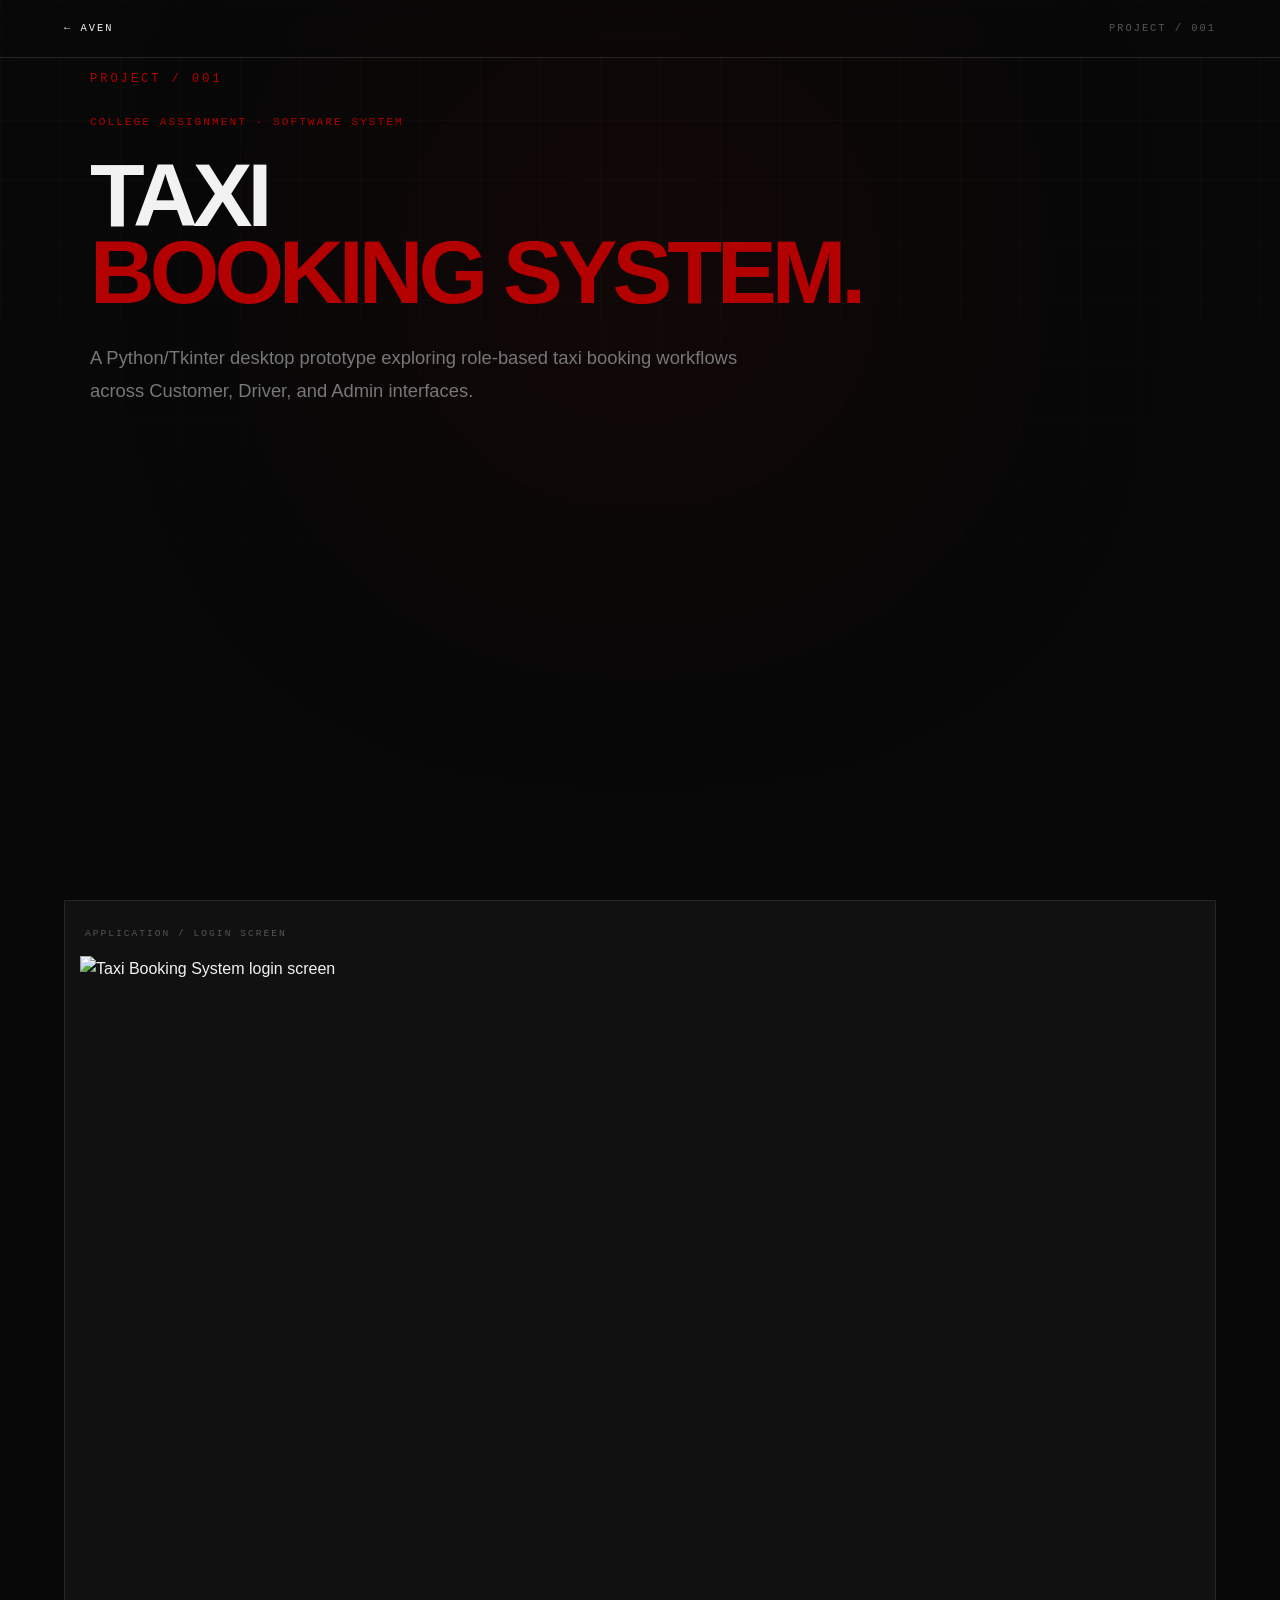
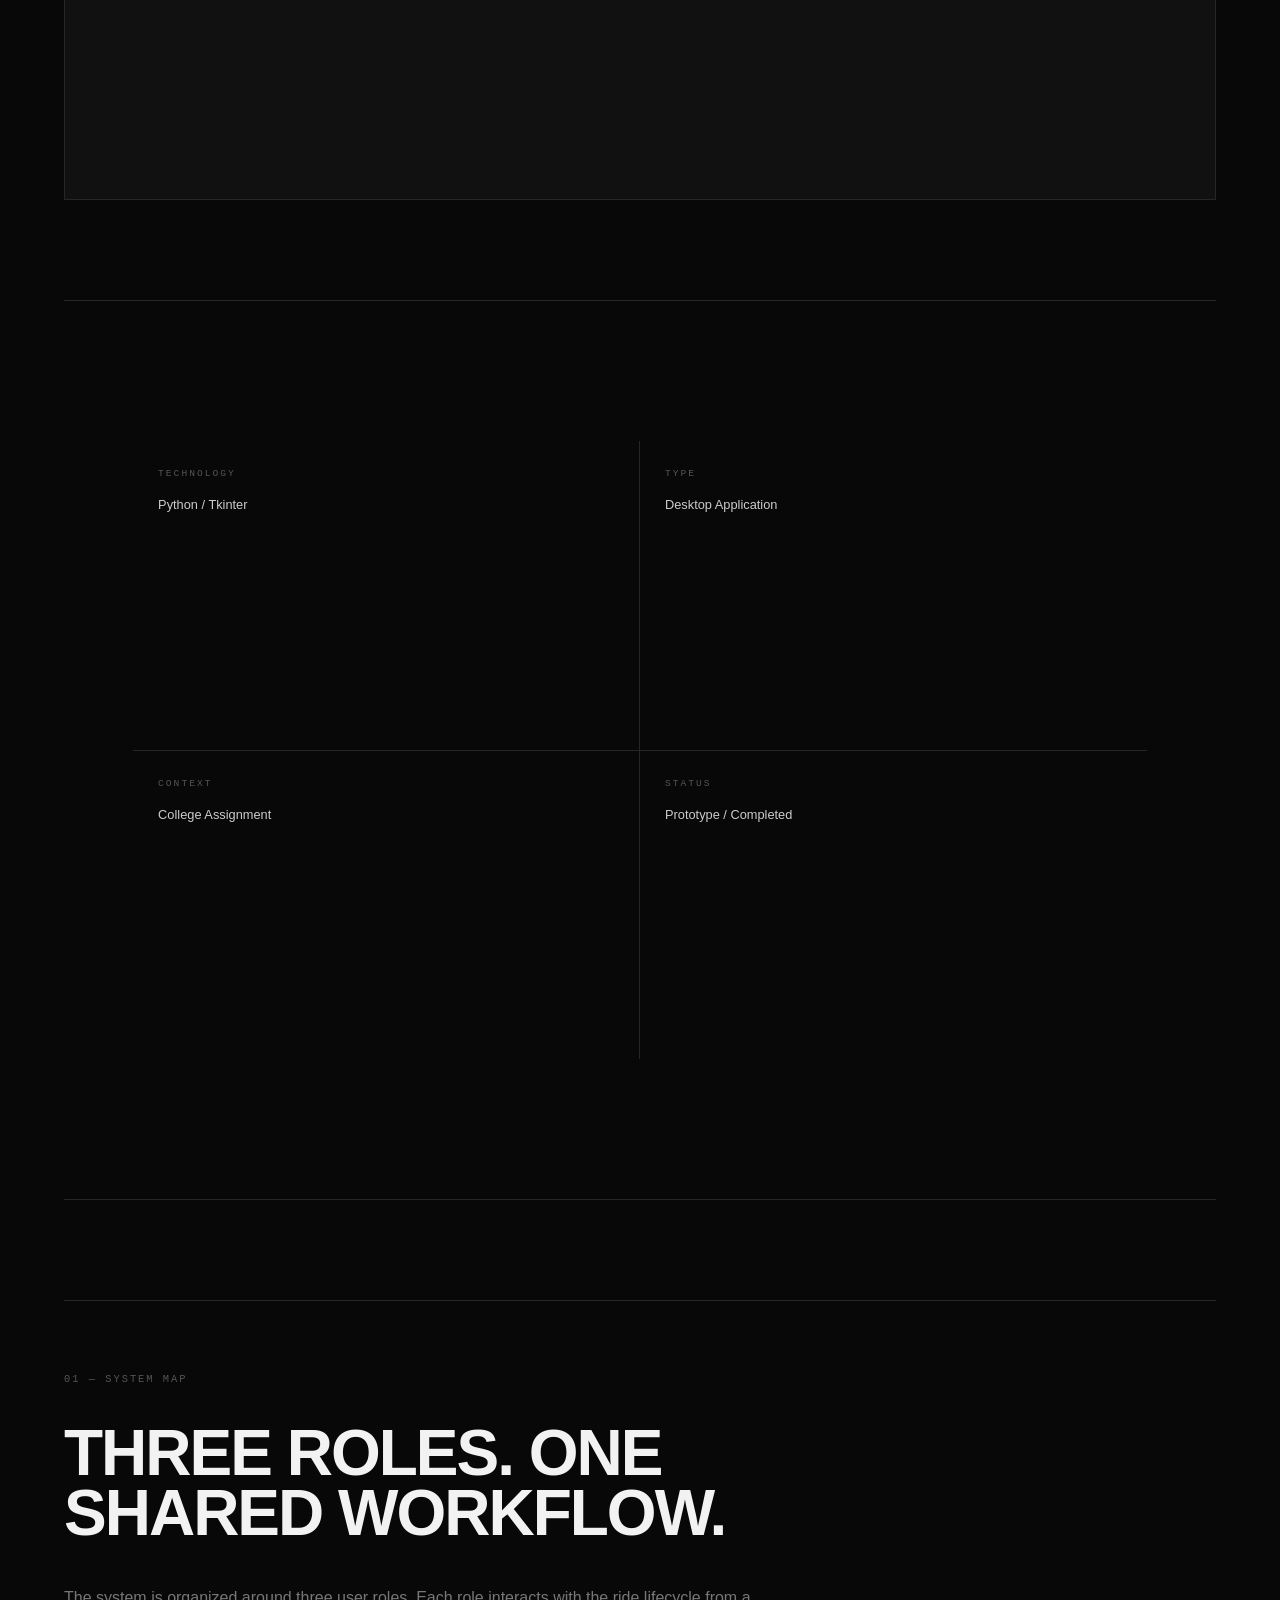
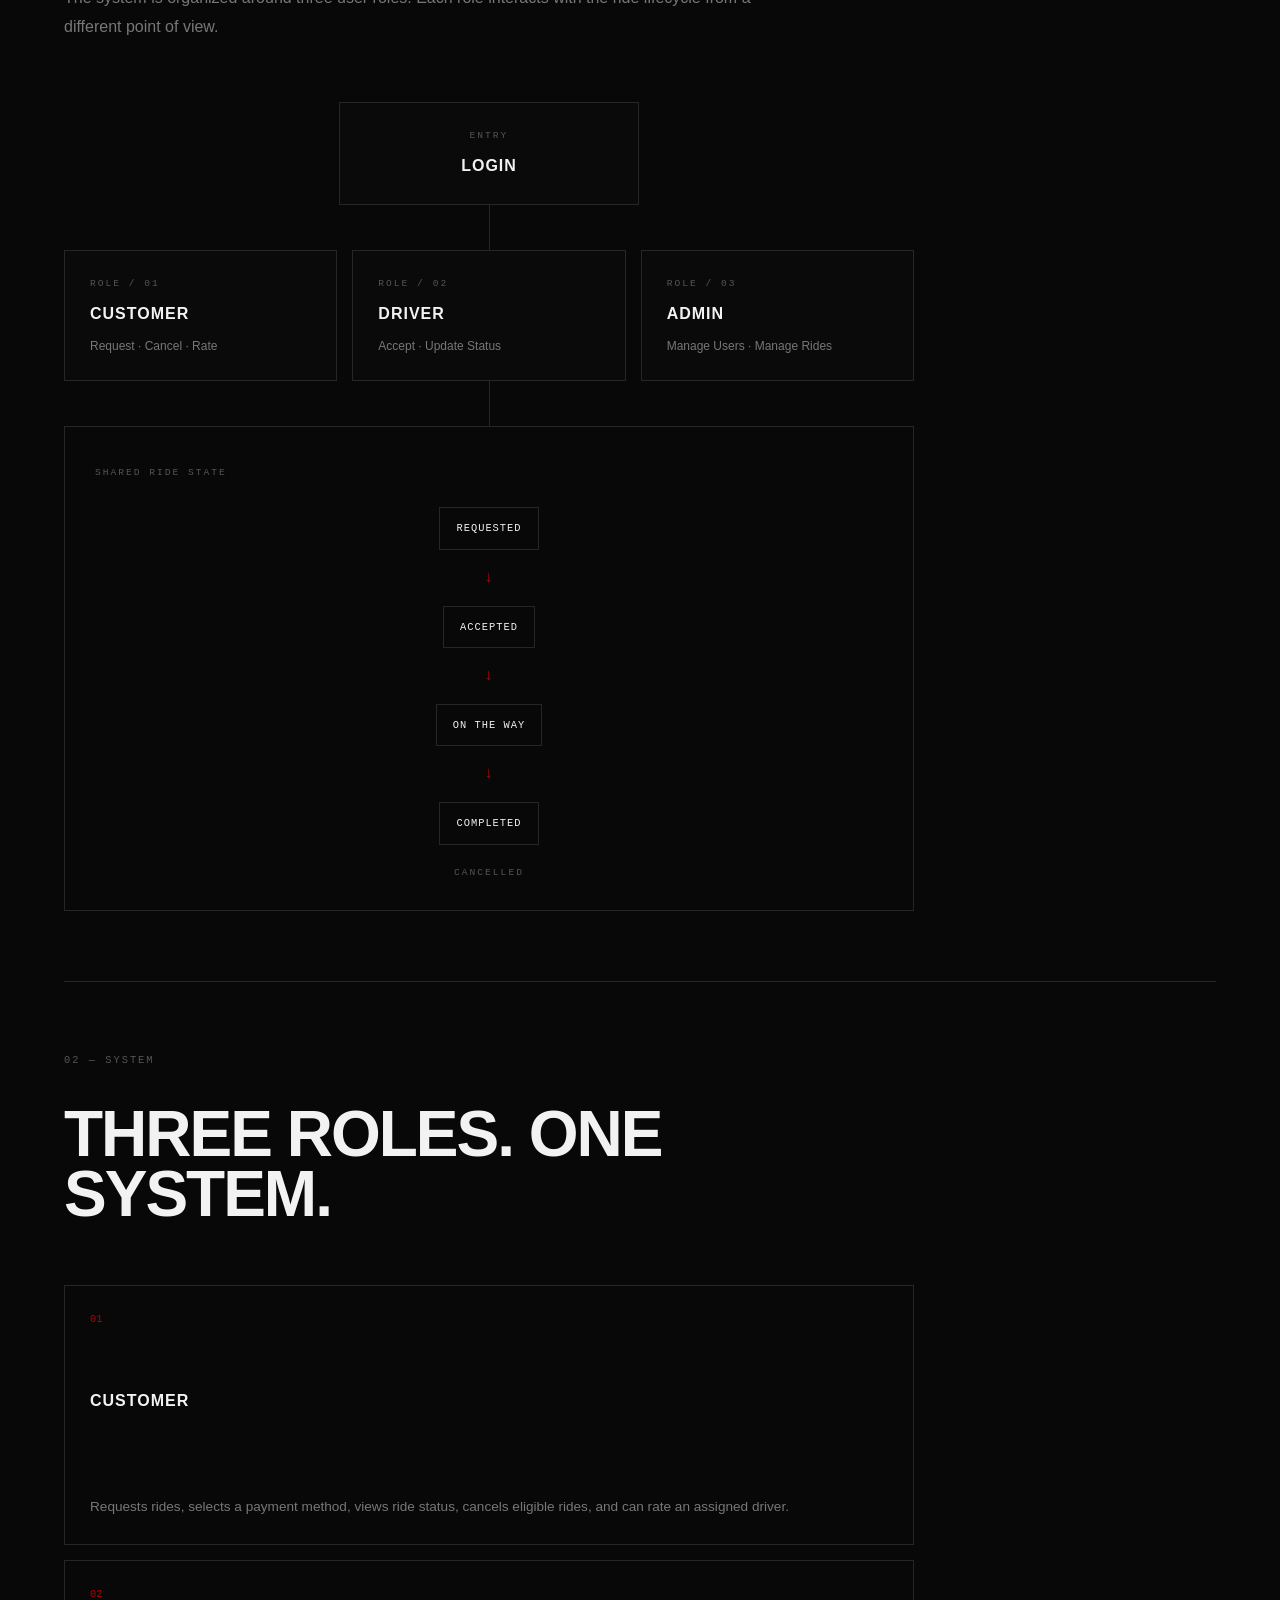
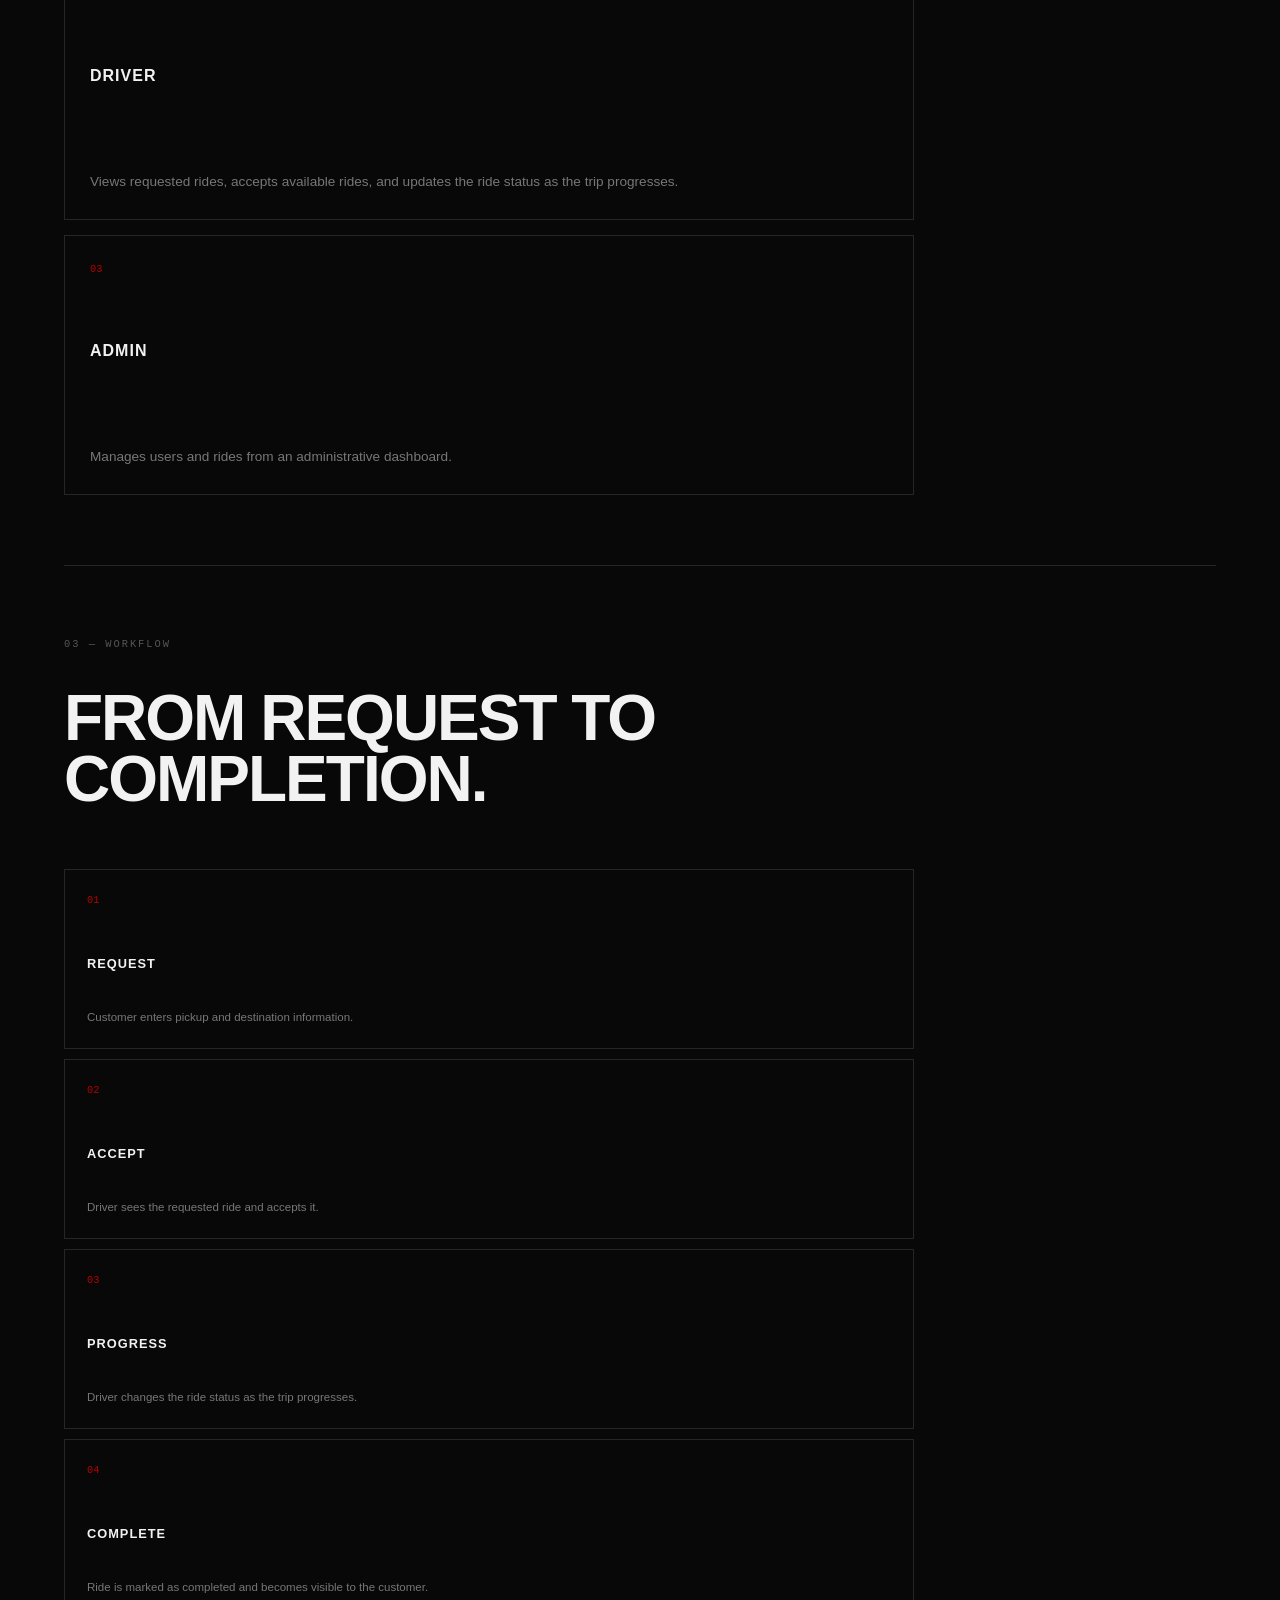
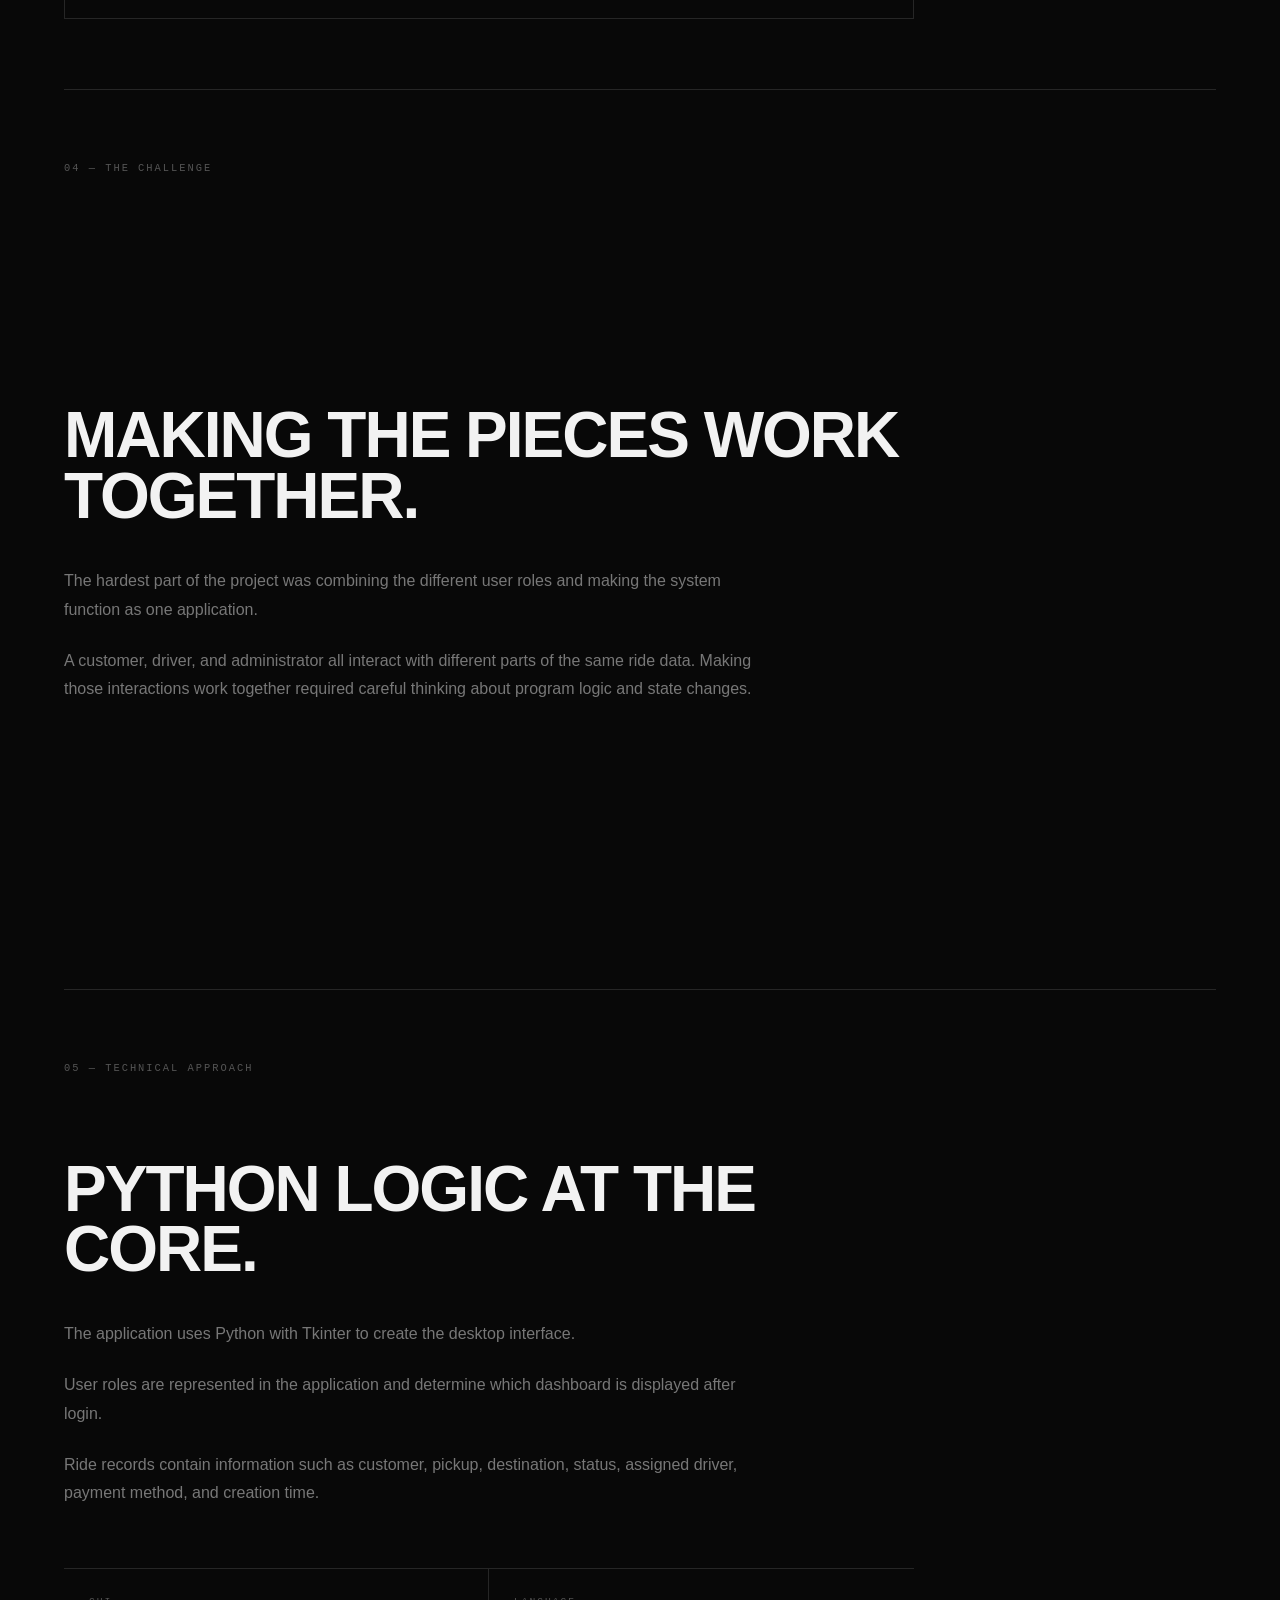
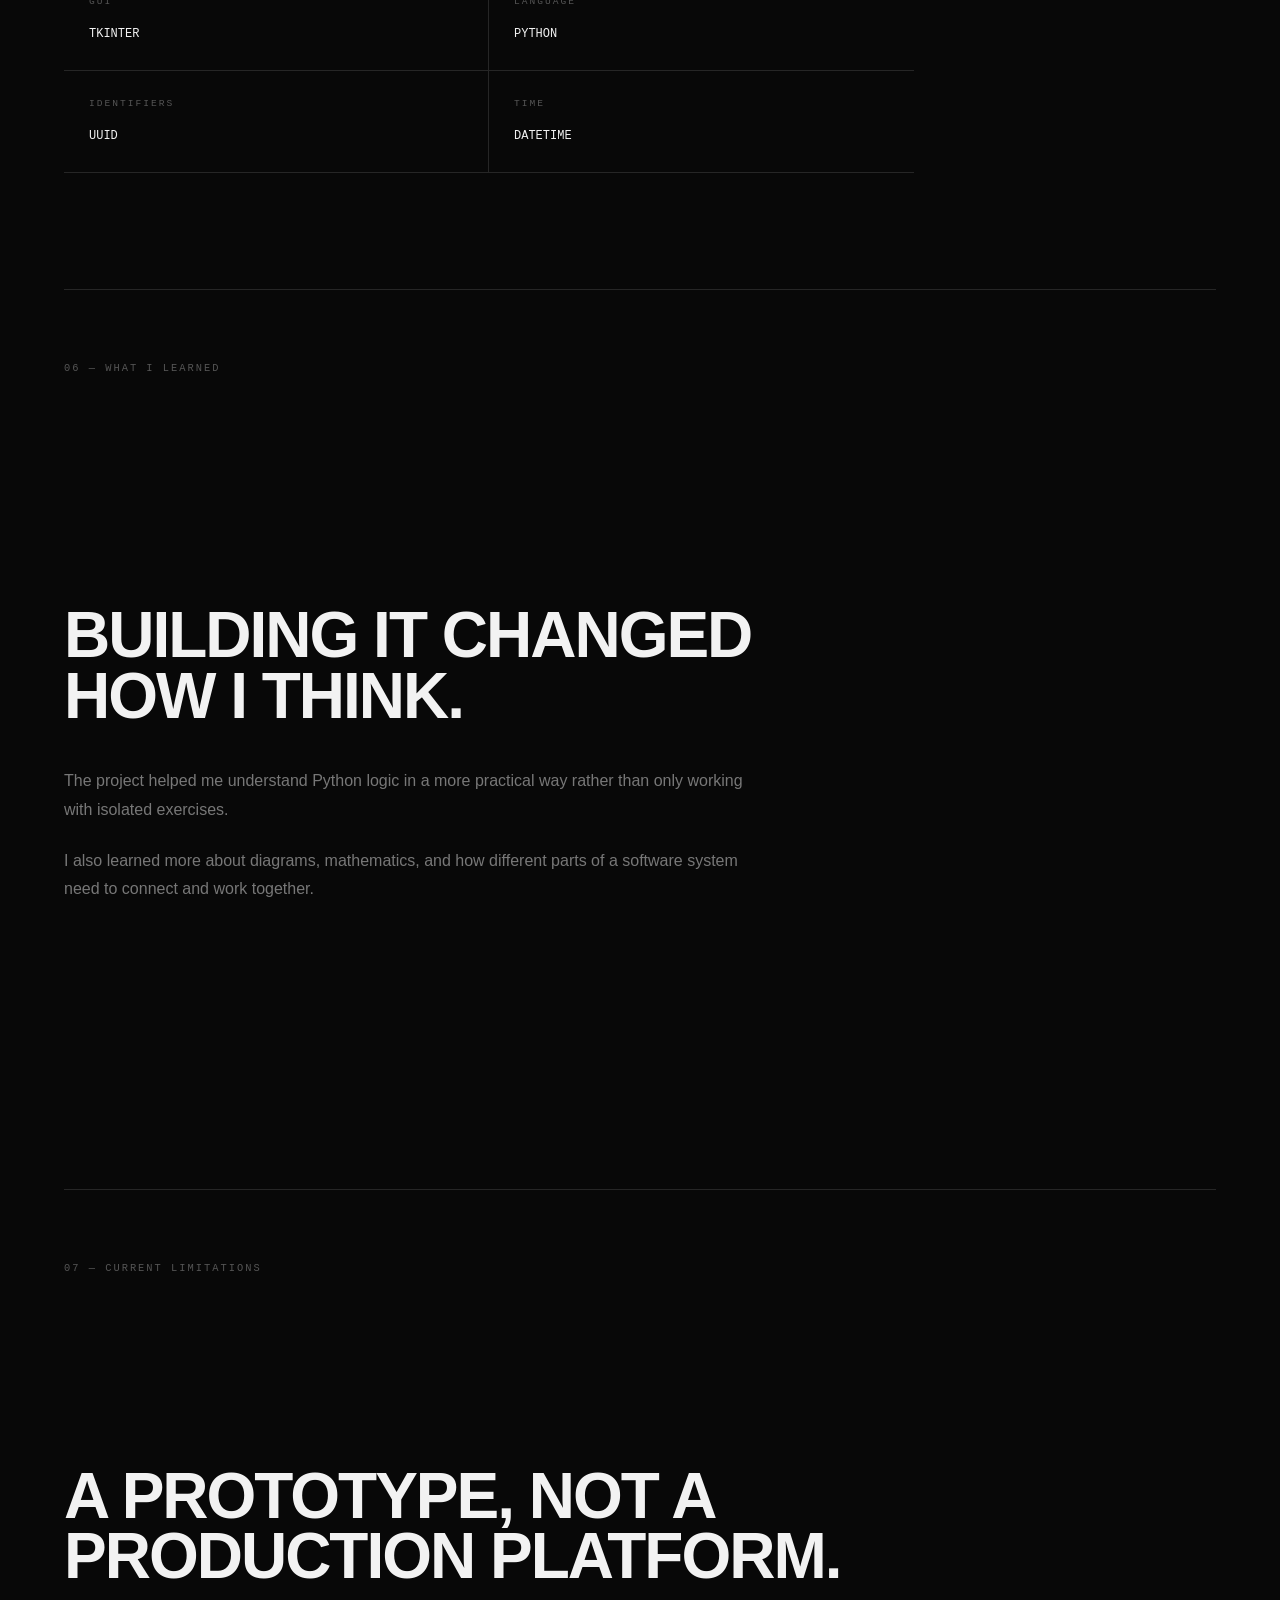
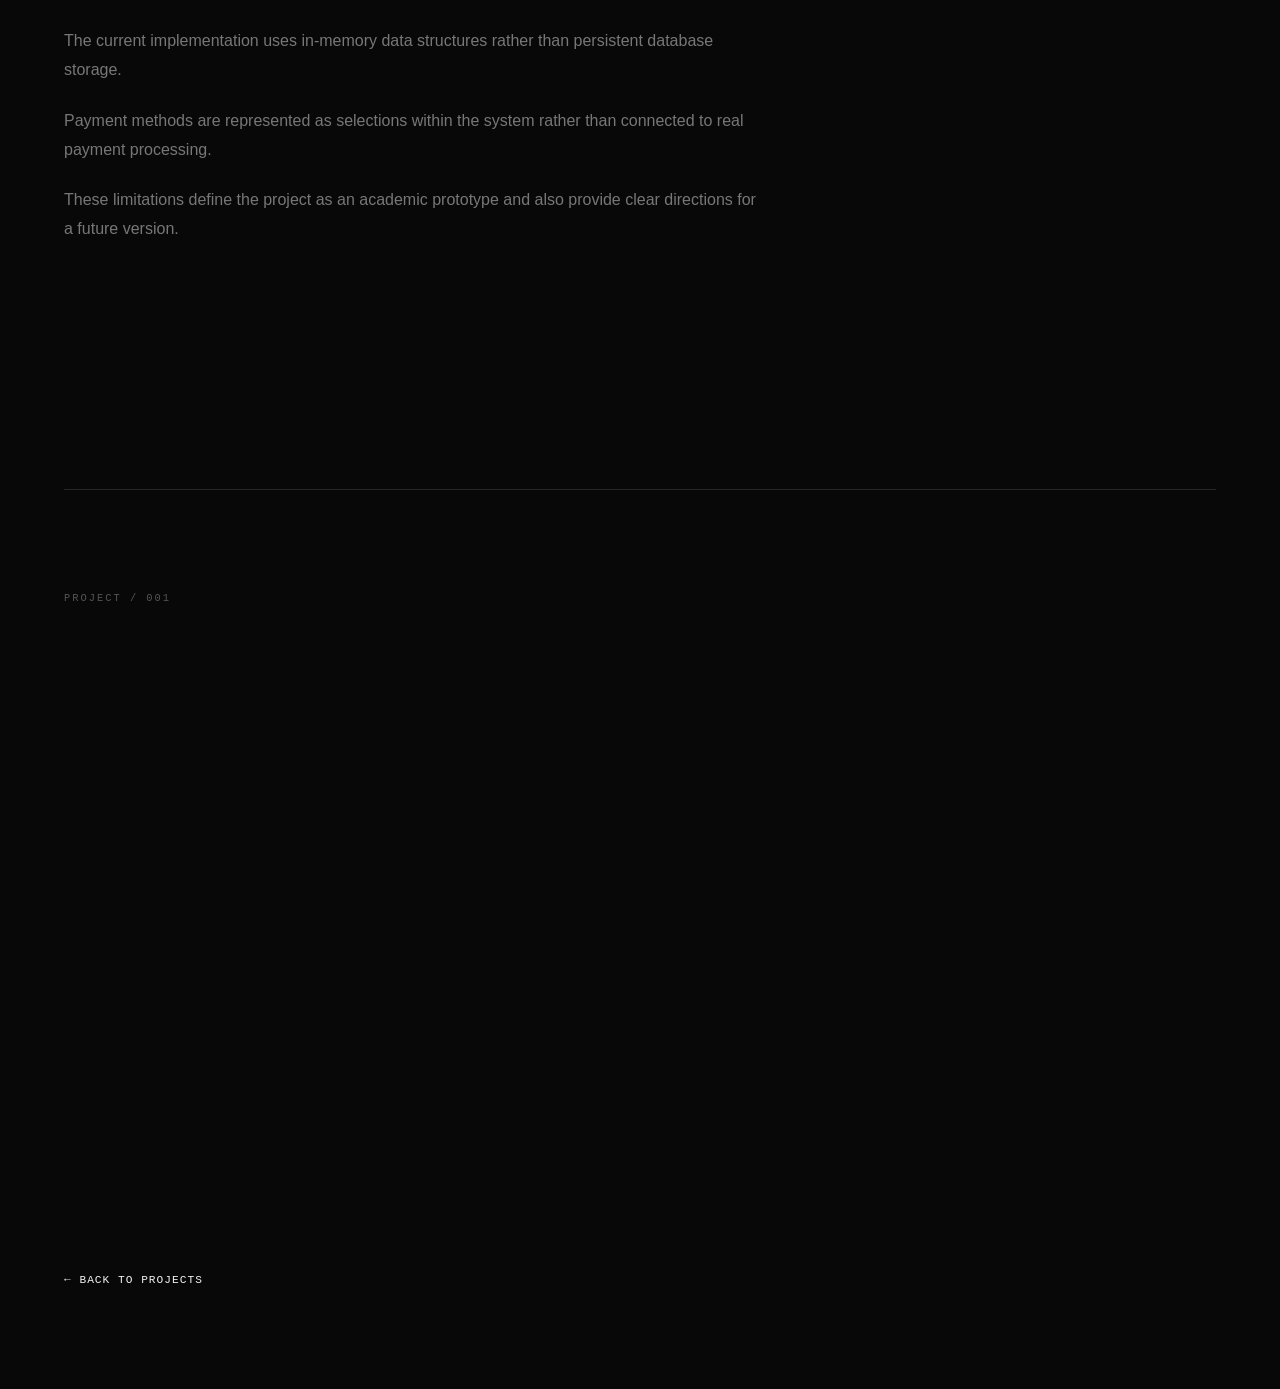
==== commit 5a3b29f5: "Add social media links" ====
--- a/taxi-booking.html
+++ b/taxi-booking.html
@@ -65,43 +65,15 @@
                 <span>BOOKING SYSTEM.</span>
             </h1>
 
-            <p class="case-intro">
-                A Python desktop application designed to
-                simulate a taxi booking workflow through
-                separate Customer, Driver, and Admin roles.
+             <p class="case-intro">
+                 A Python/Tkinter desktop prototype exploring
+                 role-based taxi booking workflows across
+                 Customer, Driver, and Admin interfaces.
             </p>
 
         </section>
 
 
-        <!-- PROJECT META -->
-
-        <section class="case-meta">
-
-            <div>
-                <span>TECHNOLOGY</span>
-                <strong>Python / Tkinter</strong>
-            </div>
-
-            <div>
-                <span>TYPE</span>
-                <strong>Desktop Application</strong>
-            </div>
-
-            <div>
-                <span>CONTEXT</span>
-                <strong>College Assignment</strong>
-            </div>
-
-            <div>
-                <span>STATUS</span>
-                <strong>Prototype / Completed</strong>
-            </div>
-
-        </section>
-
-
-        <!-- SCREENSHOT -->
 
         <section class="case-image">
 
@@ -117,44 +89,122 @@
         </section>
 
 
+        <section class="case-meta">
+
+            <div>
+                <span>TECHNOLOGY</span>
+                <strong>Python / Tkinter</strong>
+            </div>
+
+            <div>
+                <span>TYPE</span>
+                <strong>Desktop Application</strong>
+            </div>
+
+            <div>
+                <span>CONTEXT</span>
+                <strong>College Assignment</strong>
+            </div>
+
+            <div>
+                <span>STATUS</span>
+                <strong>Prototype / Completed</strong>
+            </div>
+
+        </section>
+
+
         <!-- OVERVIEW -->
 
-        <section class="case-section">
-
-            <div class="case-section-label">
-                01 — OVERVIEW
-            </div>
-
-            <div class="case-section-content">
-
-                <h2>
-                    A SMALL SYSTEM
-                    WITH MULTIPLE
-                    MOVING PARTS.
-                </h2>
-
-                <p>
-                    This project was developed as a college
-                    assignment to explore the design and
-                    implementation of a taxi booking system.
-                </p>
-
-                <p>
-                    Instead of building separate programs for
-                    each type of user, the system combines
-                    Customer, Driver, and Admin roles into a
-                    single desktop application.
-                </p>
-
-                <p>
-                    The different roles interact with the same
-                    ride information, creating a simple
-                    end-to-end booking workflow.
-                </p>
-
-            </div>
-
-        </section>
+       <section class="case-section system-section">
+
+    <div class="case-section-label">
+        01 — SYSTEM MAP
+    </div>
+
+    <div class="case-section-content">
+
+        <h2>
+            THREE ROLES.
+            ONE SHARED
+            WORKFLOW.
+        </h2>
+
+        <p>
+            The system is organized around three user roles.
+            Each role interacts with the ride lifecycle from
+            a different point of view.
+        </p>
+
+        <div class="system-map">
+
+            <div class="system-node login-node">
+                <span>ENTRY</span>
+                <strong>LOGIN</strong>
+            </div>
+
+            <div class="system-line"></div>
+
+            <div class="system-roles">
+
+                <div class="system-node">
+                    <span>ROLE / 01</span>
+                    <strong>CUSTOMER</strong>
+                    <small>
+                        Request · Cancel · Rate
+                    </small>
+                </div>
+
+                <div class="system-node">
+                    <span>ROLE / 02</span>
+                    <strong>DRIVER</strong>
+                    <small>
+                        Accept · Update Status
+                    </small>
+                </div>
+
+                <div class="system-node">
+                    <span>ROLE / 03</span>
+                    <strong>ADMIN</strong>
+                    <small>
+                        Manage Users · Manage Rides
+                    </small>
+                </div>
+
+            </div>
+
+            <div class="system-line"></div>
+
+            <div class="ride-state">
+
+                <span>SHARED RIDE STATE</span>
+
+                <div class="state-flow">
+
+                    <div>REQUESTED</div>
+                    <span>→</span>
+
+                    <div>ACCEPTED</div>
+                    <span>→</span>
+
+                    <div>ON THE WAY</div>
+                    <span>→</span>
+
+                    <div>COMPLETED</div>
+
+                </div>
+
+                <div class="state-secondary">
+                    CANCELLED
+                </div>
+
+            </div>
+
+        </div>
+
+    </div>
+
+</section>
 
 
         <!-- SYSTEM -->
--- a/css/style.css
+++ b/css/style.css
@@ -2353,6 +2353,19 @@
     }
 
 
+.system-roles {
+    grid-template-columns: 1fr;
+}
+
+.state-flow {
+    flex-direction: column;
+}
+
+.state-flow span {
+    transform: rotate(90deg);
+}
+
+
     /* PROJECTS */
 
 #projects {
@@ -2465,21 +2478,145 @@
 .case-study {
     width: 90%;
 }
-
+/* SYSTEM MAP */
+
+.system-map {
+    margin-top: 60px;
+}
+
+.system-node {
+    border: 1px solid var(--border);
+    padding: 25px;
+    background: rgba(255, 255, 255, 0.01);
+
+    display: flex;
+    flex-direction: column;
+    gap: 10px;
+}
+
+.system-node span,
+.ride-state > span {
+    color: #555;
+
+    font-family: monospace;
+
+    font-size: 0.6rem;
+
+    letter-spacing: 2px;
+}
+
+.system-node strong {
+    font-size: 1rem;
+
+    letter-spacing: 1px;
+}
+
+.system-node small {
+    color: var(--muted);
+
+    font-size: 0.75rem;
+
+    line-height: 1.5;
+}
+
+.login-node {
+    max-width: 300px;
+
+    margin: auto;
+
+    text-align: center;
+}
+
+.system-line {
+    width: 1px;
+
+    height: 45px;
+
+    background: var(--border);
+
+    margin: auto;
+}
+
+.system-roles {
+    display: grid;
+
+    grid-template-columns:
+        repeat(3, 1fr);
+
+    gap: 15px;
+}
+
+.ride-state {
+    border: 1px solid var(--border);
+
+    padding: 30px;
+}
+
+.state-flow {
+    display: flex;
+
+    align-items: center;
+
+    justify-content: center;
+
+    flex-wrap: wrap;
+
+    gap: 15px;
+
+    margin-top: 25px;
+}
+
+.state-flow div {
+    padding: 12px 16px;
+
+    border: 1px solid var(--border);
+
+    font-family: monospace;
+
+    font-size: 0.65rem;
+
+    letter-spacing: 1px;
+}
+
+.state-flow span {
+    color: var(--accent-bright);
+}
+
+.state-secondary {
+    margin-top: 20px;
+
+    text-align: center;
+
+    color: #555;
+
+    font-family: monospace;
+
+    font-size: 0.6rem;
+
+    letter-spacing: 2px;
+}
 .case-hero {
-    padding:
-        90px 0 70px;
+    padding: 70px 0 35px;
+    max-width: 1100px;
 }
 
 .case-hero h1 {
-    font-size:
-        clamp(3.5rem, 17vw, 6rem);
-
-    letter-spacing: -4px;
+    margin-top: 25px;
+
+    font-size: clamp(4rem, 7vw, 7.5rem);
+
+    line-height: 0.86;
+
+    letter-spacing: -5px;
+
+    max-width: 1200px;
 }
 
 .case-intro {
-    font-size: 1rem;
+
+    max-width: 650px;
+
+    margin-top: 30px;
 }
 
 .case-meta {
@@ -2496,7 +2633,16 @@
 }
 
 .case-image {
-    margin-bottom: 90px;
+
+    border:
+        1px solid var(--border);
+
+    background:
+        #111;
+
+    padding: 15px;
+
+    margin-bottom: 100px;
 }
 
 .case-section {
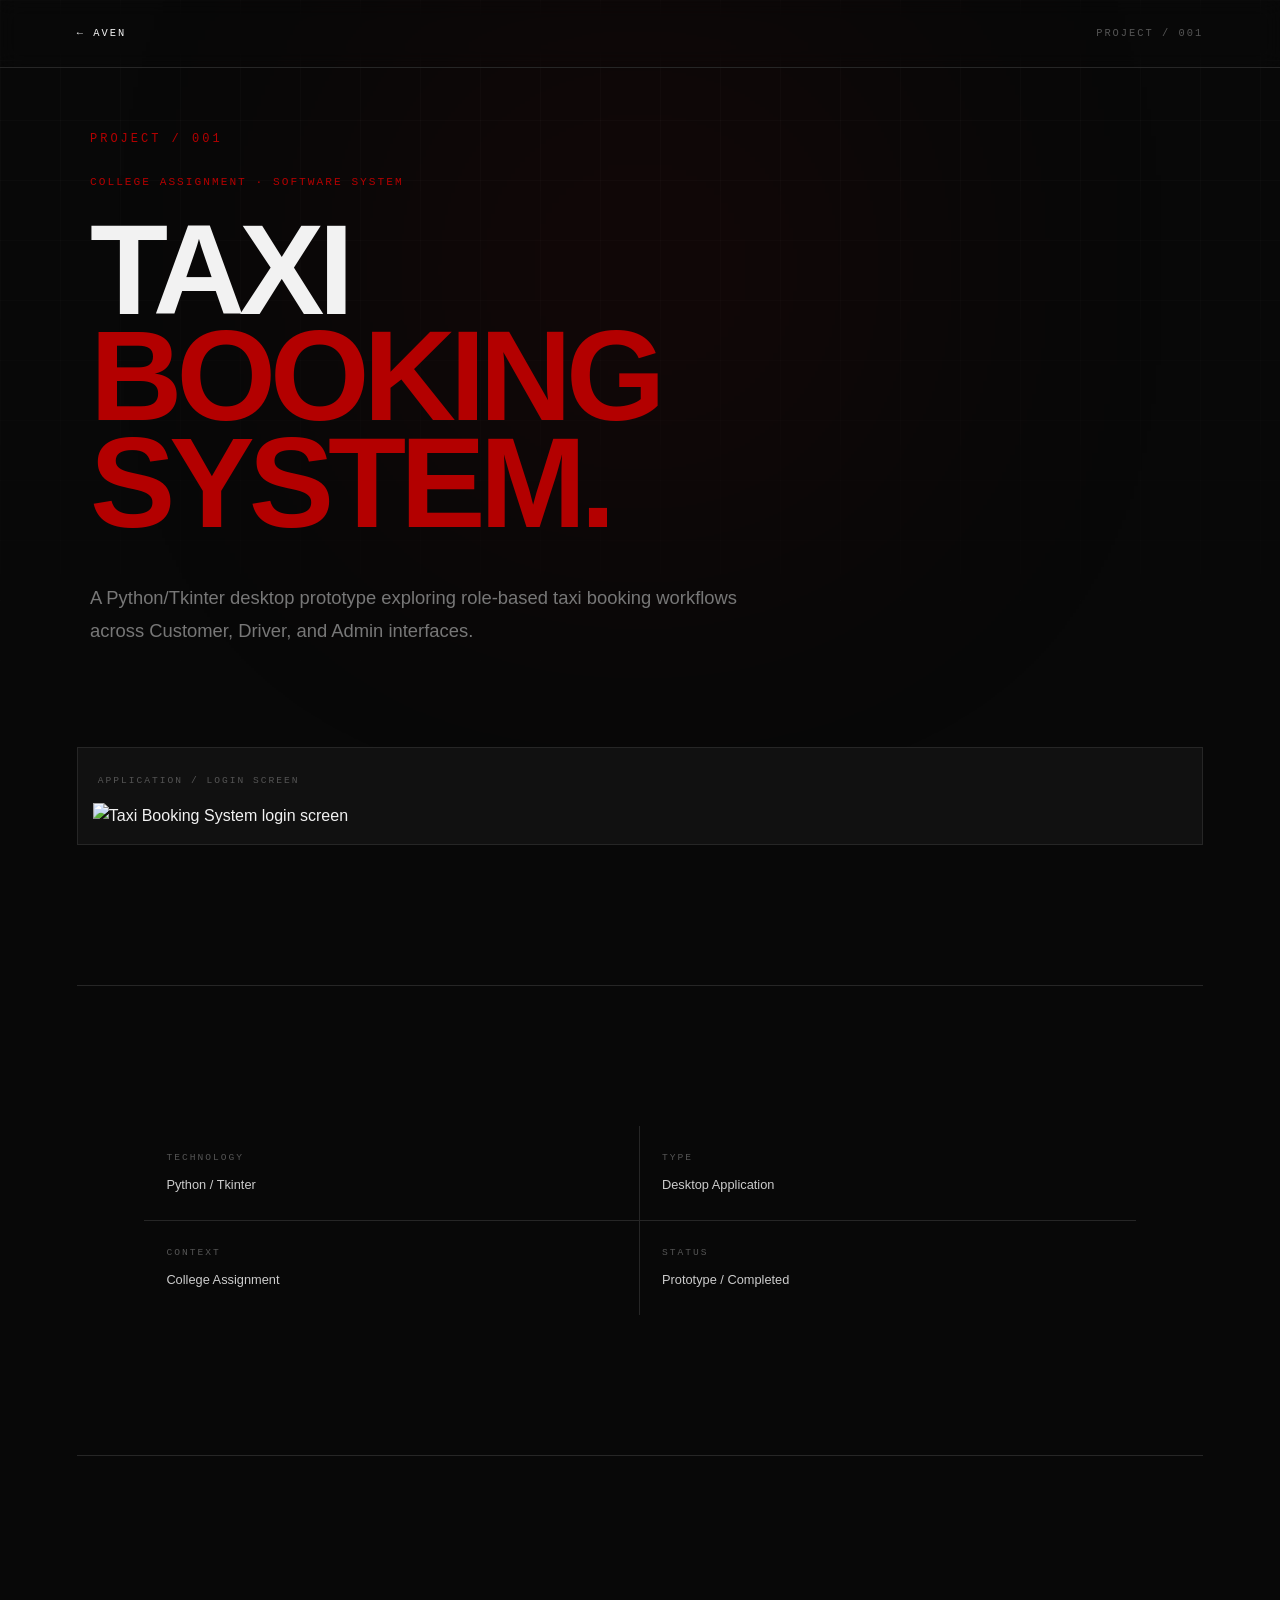
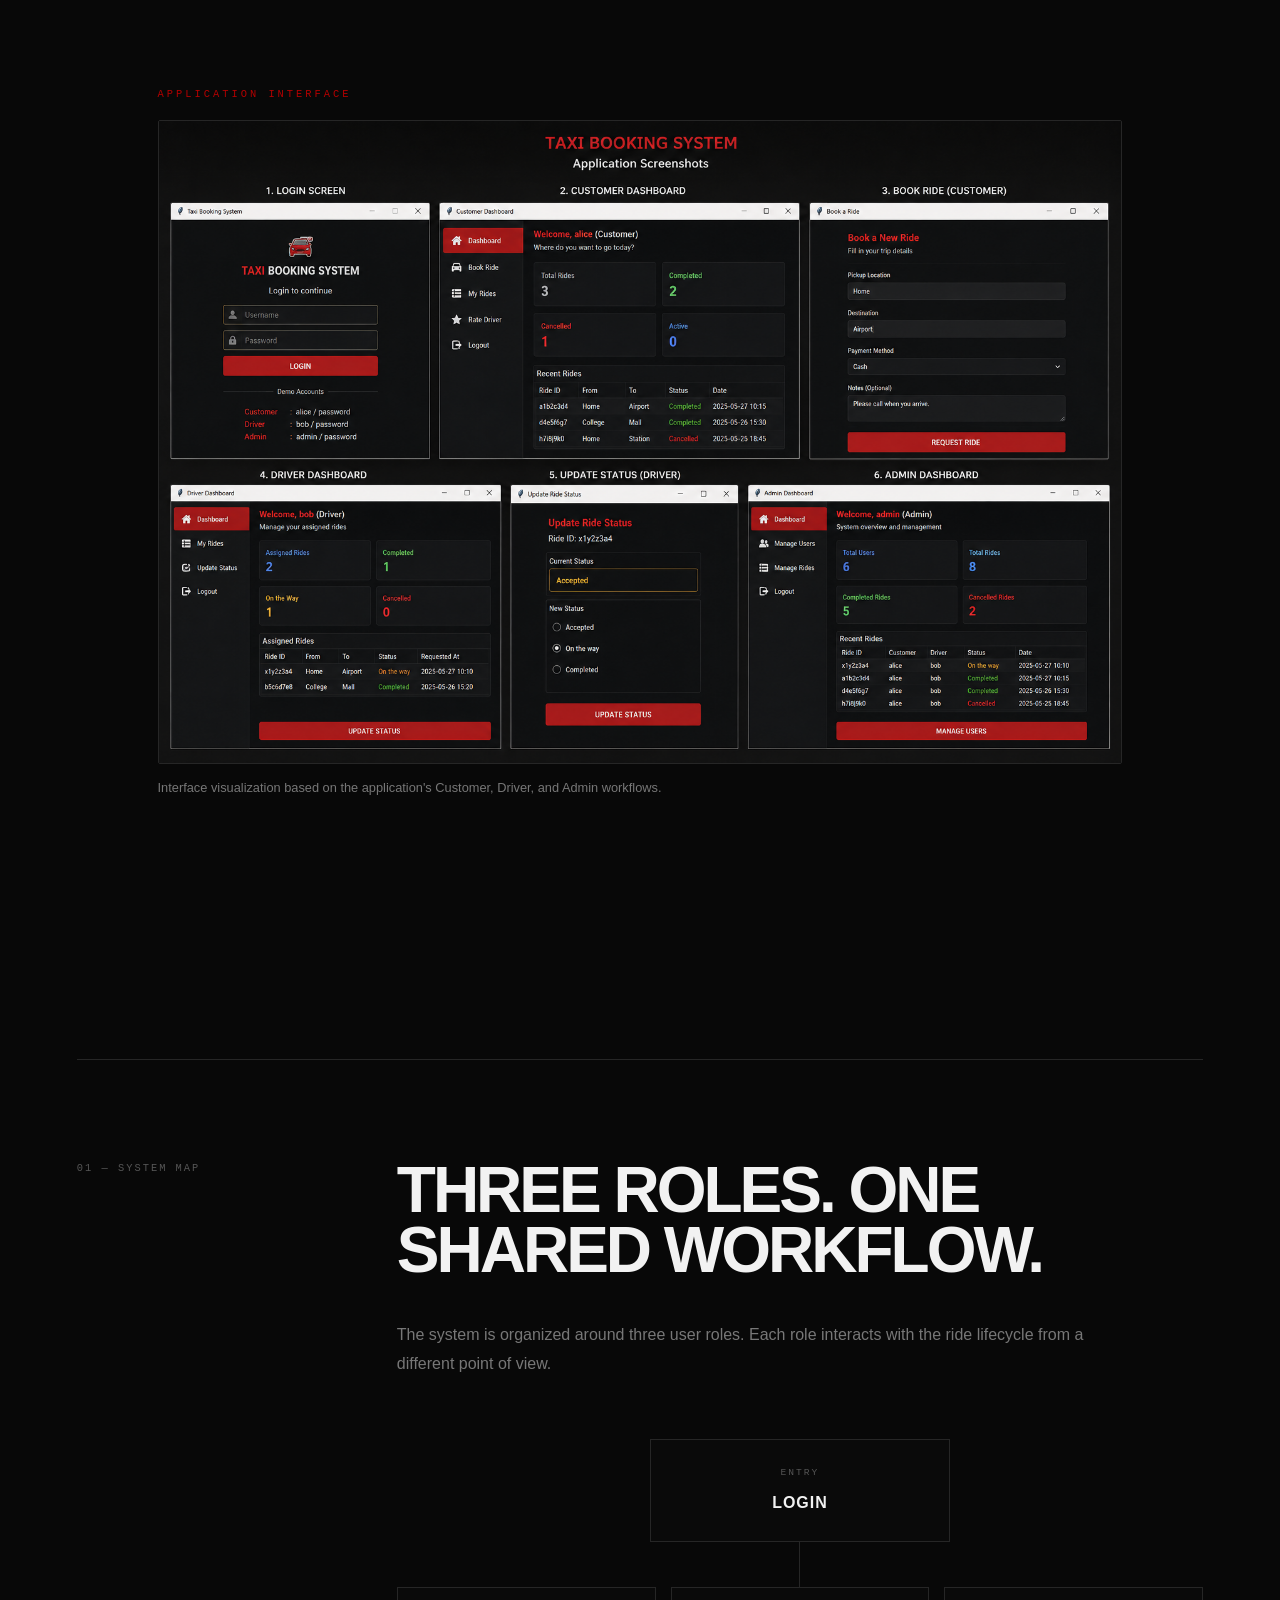
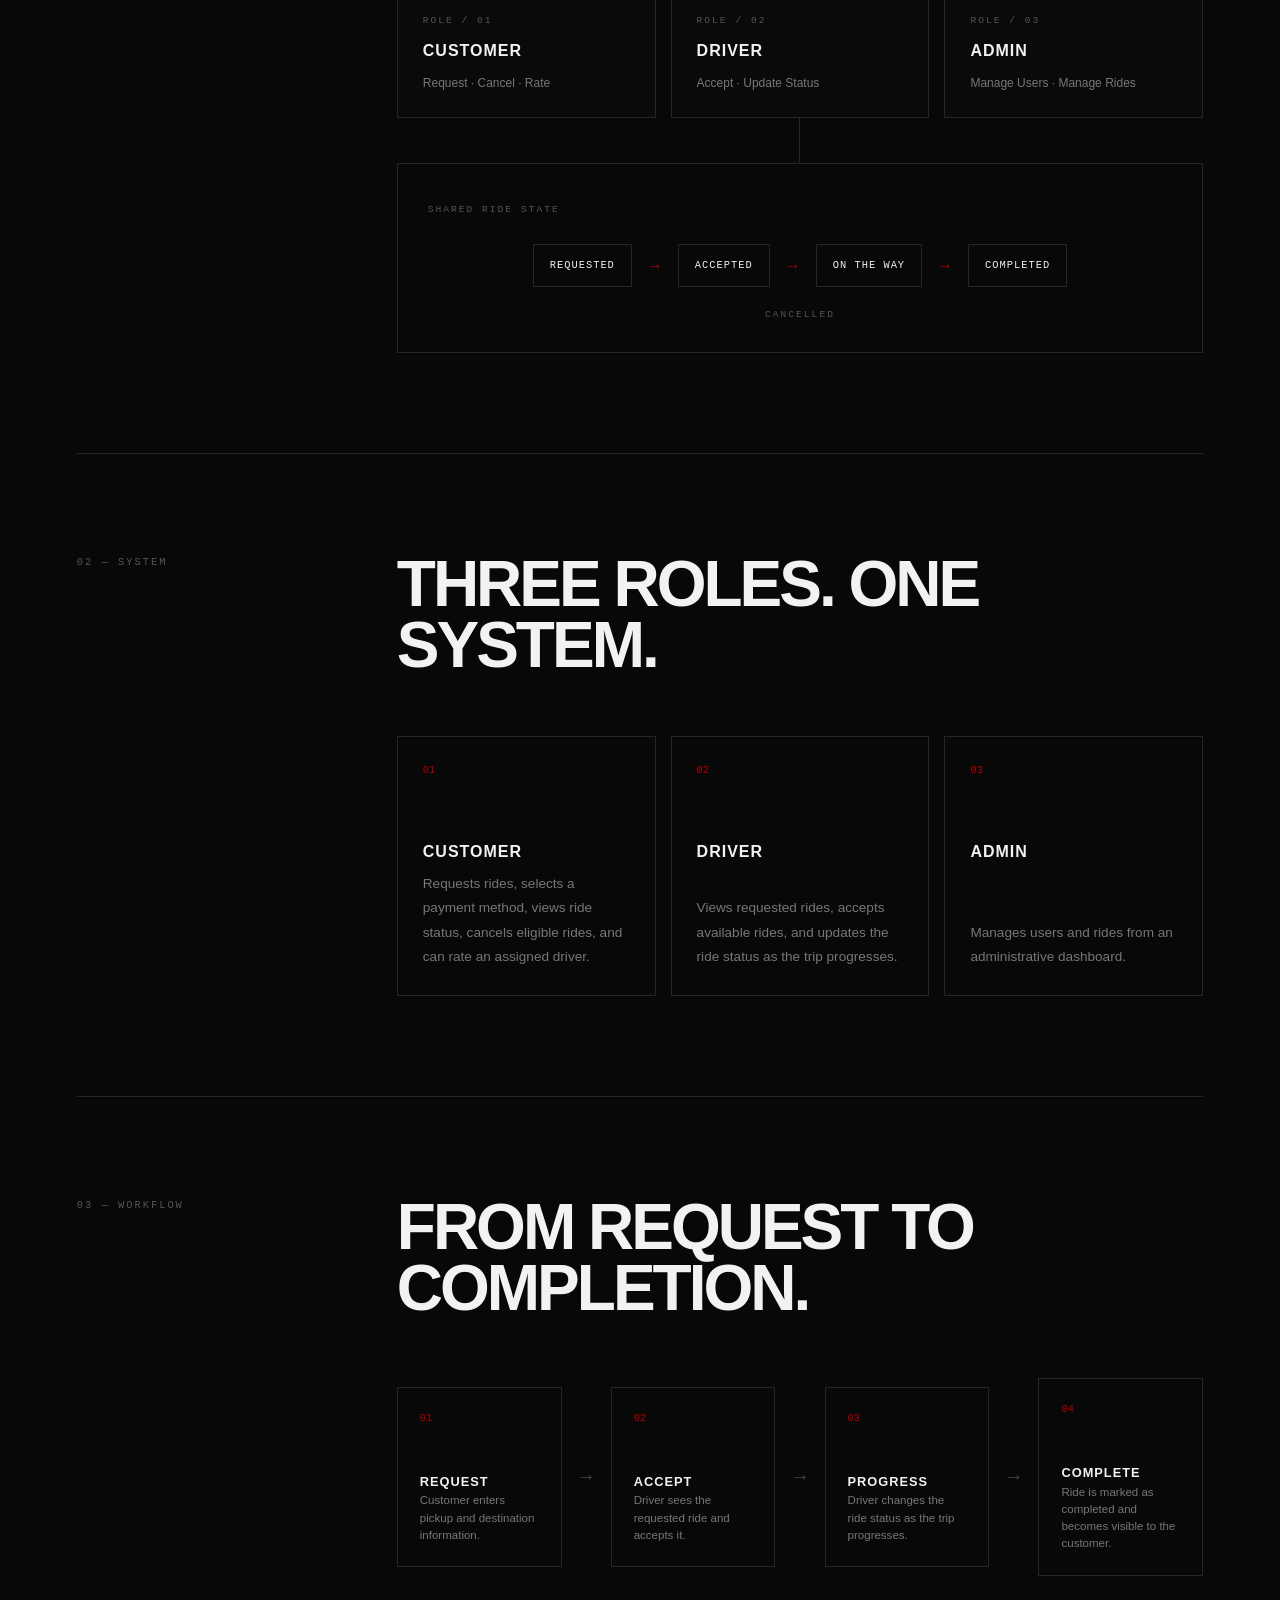
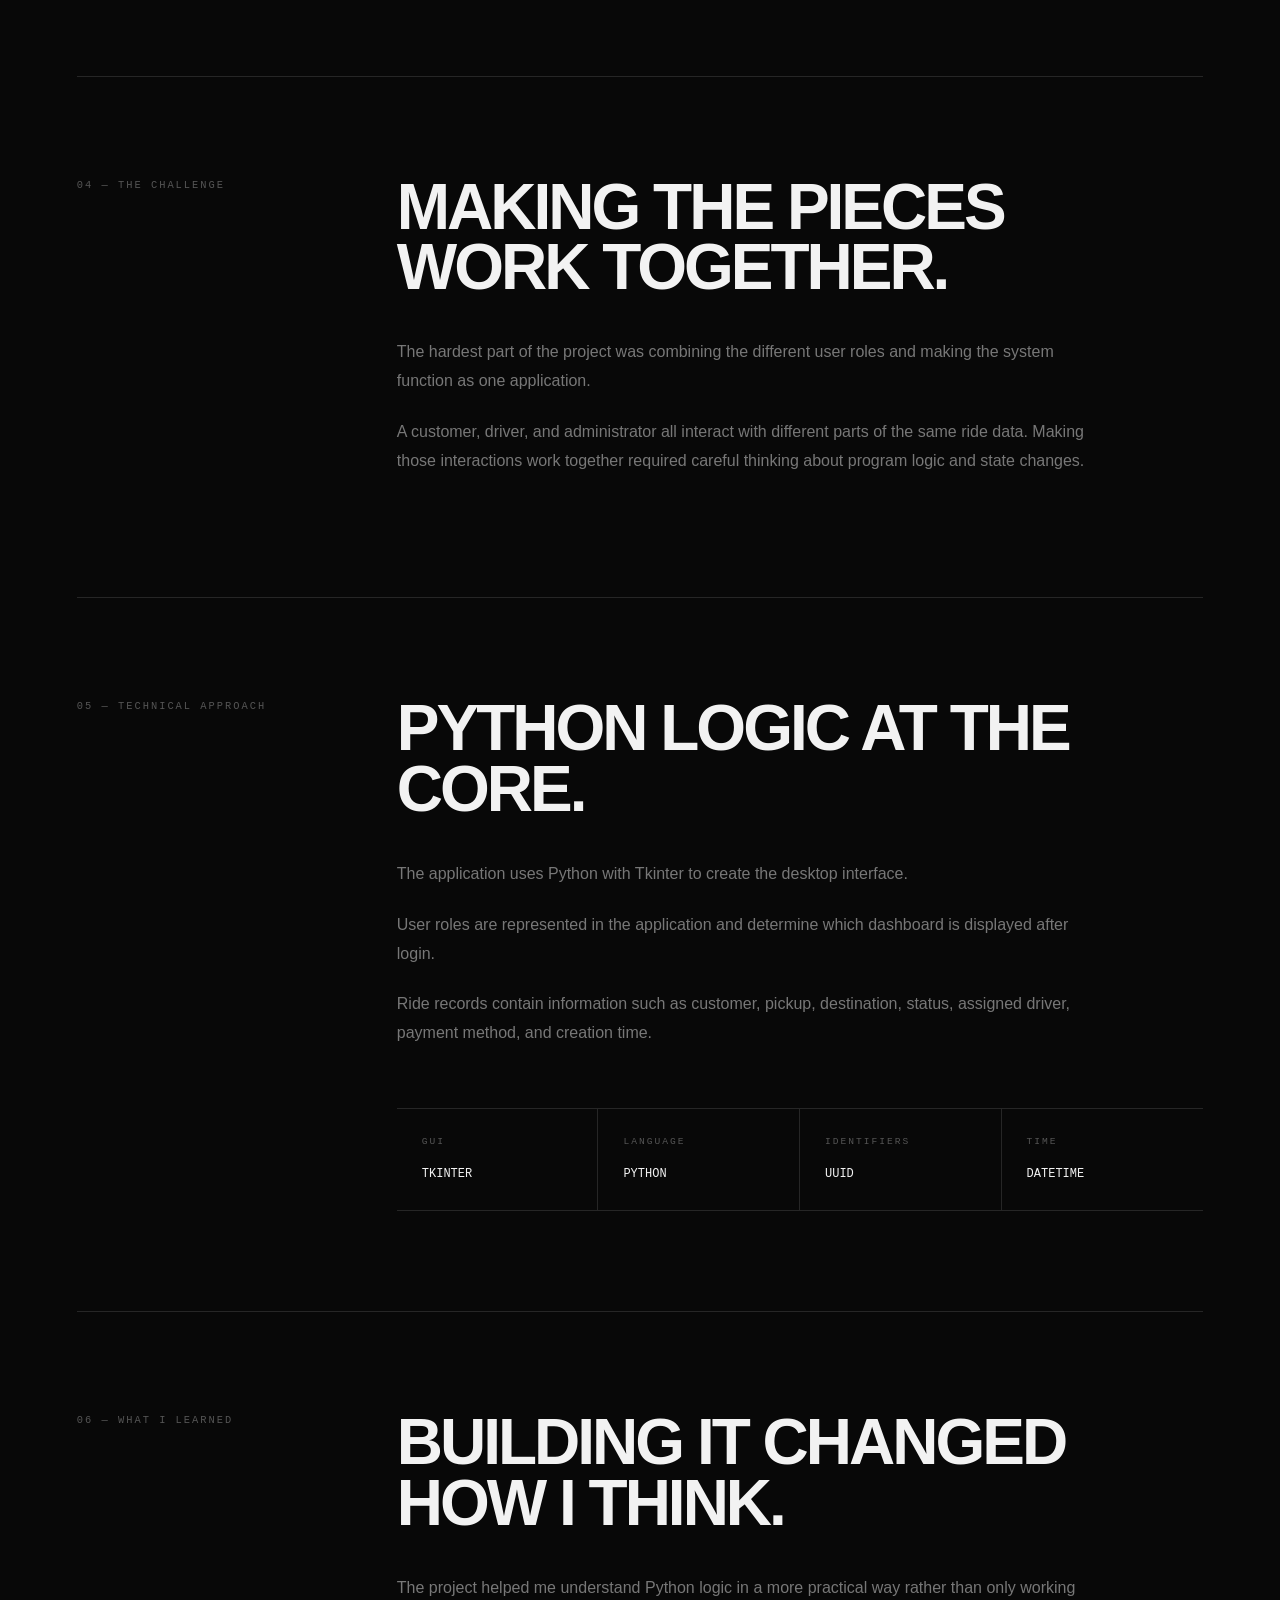
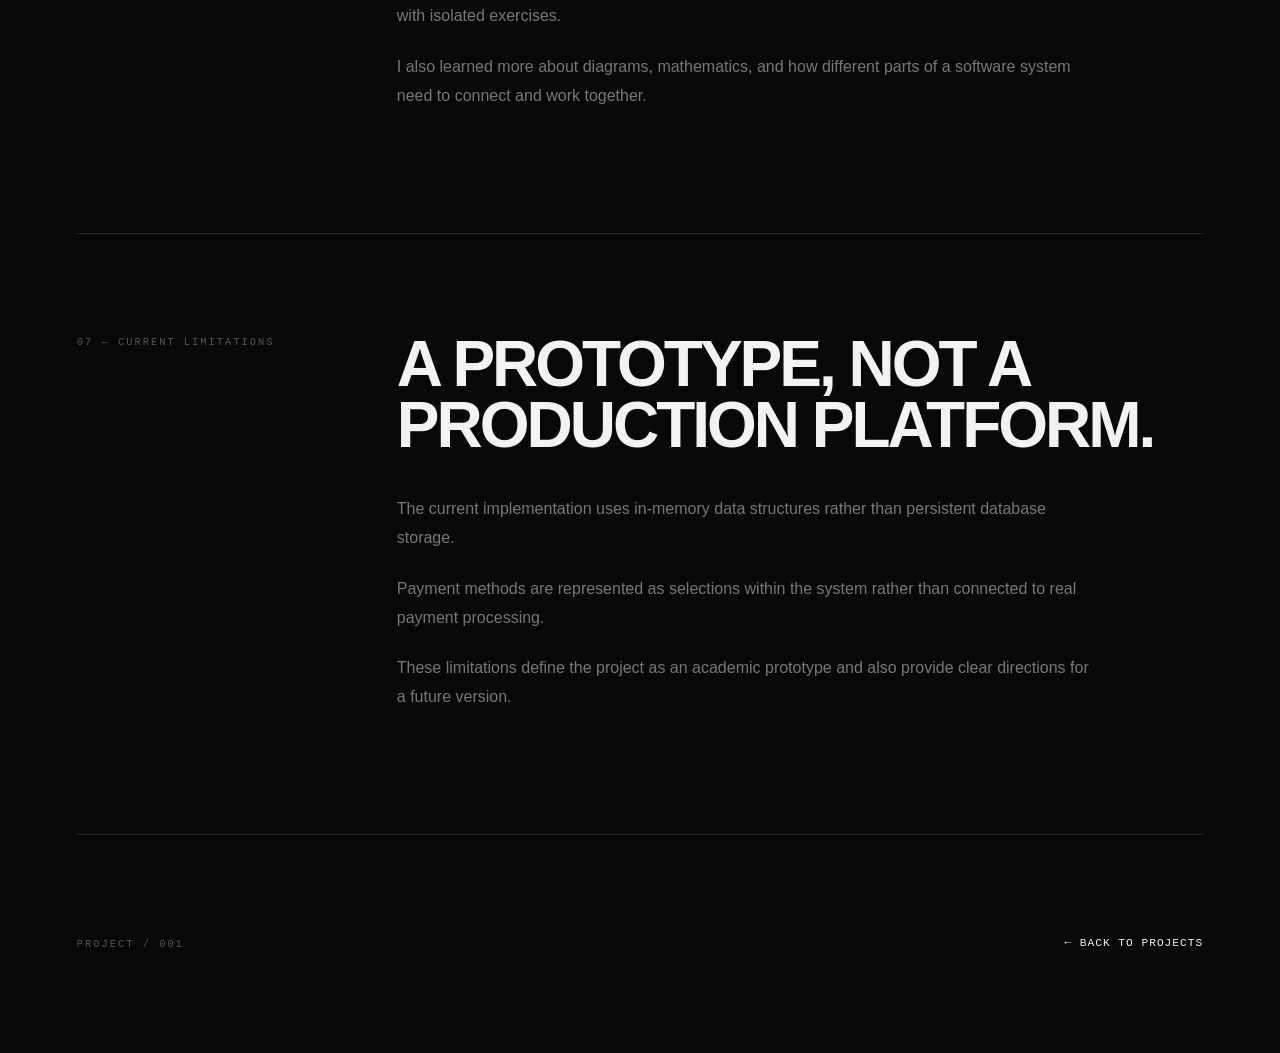
==== commit 434234e9: "updating medata" ====
--- a/taxi-booking.html
+++ b/taxi-booking.html
@@ -113,8 +113,26 @@
 
         </section>
 
-
         <!-- OVERVIEW -->
+         <!-- APPLICATION VISUAL -->
+
+<section class="project-visual">
+
+    <div class="project-visual-label">
+        APPLICATION INTERFACE
+    </div>
+
+    <img
+        src="assets/projects/Taxi-Booking/taxi-booking-ui.png"
+        alt="Taxi Booking System interface visualization"
+    >
+
+    <p>
+        Interface visualization based on the application's
+        Customer, Driver, and Admin workflows.
+    </p>
+
+</section>
 
        <section class="case-section system-section">
 
--- a/css/style.css
+++ b/css/style.css
@@ -1,8 +1,8 @@
 /* =========================================================
-   AVEN PORTFOLIO — DESIGN SYSTEM
+   AVEN PORTFOLIO — CLEAN DESIGN SYSTEM
    Dark Industrial / Engineering Lab
+   Cleaned and consolidated from the existing stylesheet.
 ========================================================= */
-
 
 /* =========================================================
    01 — VARIABLES
@@ -23,9 +23,8 @@
     --max-width: 1400px;
 }
 
-
 /* =========================================================
-   02 — RESET
+   02 — RESET / BASE
 ========================================================= */
 
 * {
@@ -41,27 +40,20 @@
 body {
     background: var(--bg);
     color: var(--text);
-
     font-family: Arial, sans-serif;
-
     line-height: 1.6;
-
     overflow-x: hidden;
 }
 
-
 /* =========================================================
-   03 — BACKGROUND GRID
+   03 — GLOBAL BACKGROUND
 ========================================================= */
 
 body::before {
     content: "";
-
     position: fixed;
     inset: 0;
-
     pointer-events: none;
-
     background-image:
         linear-gradient(
             rgba(255, 255, 255, 0.025) 1px,
@@ -72,51 +64,69 @@
             rgba(255, 255, 255, 0.025) 1px,
             transparent 1px
         );
-
     background-size: 60px 60px;
-
-    mask-image: linear-gradient(
-        to bottom,
-        black,
-        transparent 85%
-    );
-
+    mask-image: linear-gradient(to bottom, black, transparent 85%);
     z-index: -2;
 }
-
-
-/* =========================================================
-   04 — AMBIENT RED GLOW
-========================================================= */
 
 body::after {
     content: "";
-
     position: fixed;
-
     width: 500px;
     height: 500px;
-
     left: var(--mouse-x, 50%);
     top: var(--mouse-y, 30%);
-
     transform: translate(-50%, -50%);
-
     background: var(--accent);
-
     opacity: 0.09;
-
     filter: blur(140px);
-
     pointer-events: none;
-
     z-index: -1;
-
     transition:
         left 0.15s ease-out,
         top 0.15s ease-out;
 }
 
+/* =========================================================
+   04 — GLOBAL SECTIONS / TYPOGRAPHY
+========================================================= */
+
+section {
+    position: relative;
+    max-width: var(--max-width);
+    margin: auto;
+    padding: 140px 6%;
+}
+
+h1,
+h2,
+h3 {
+    color: var(--text);
+}
+
+h1 {
+    max-width: 1000px;
+    font-size: clamp(3.5rem, 9vw, 9rem);
+    line-height: 0.9;
+    letter-spacing: -6px;
+    font-weight: 800;
+}
+
+h2 {
+    max-width: 900px;
+    font-size: clamp(2.5rem, 6vw, 5rem);
+    line-height: 1;
+    letter-spacing: -3px;
+    margin-bottom: 30px;
+}
+
+.section-label {
+    color: var(--accent-bright);
+    font-family: monospace;
+    font-size: 0.75rem;
+    letter-spacing: 3px;
+    margin-bottom: 25px;
+}
 
 /* =========================================================
    05 — NAVIGATION
@@ -124,82 +134,52 @@
 
 header {
     position: fixed;
-
     top: 0;
     left: 0;
-
     width: 100%;
-
     padding: 25px 6%;
-
     z-index: 1000;
-
     backdrop-filter: blur(10px);
 }
 
 nav {
     max-width: var(--max-width);
-
     margin: auto;
-
-    display: flex;
-
+    display: flex;
     justify-content: space-between;
     align-items: center;
 }
 
-
-/* LOGO */
-
 .logo {
     color: var(--text);
-
     text-decoration: none;
-
     font-size: 1rem;
-
     font-weight: 800;
-
     letter-spacing: 4px;
 }
 
-
-/* NAV LINKS */
-
 .nav-links {
     display: flex;
-
     gap: 35px;
 }
 
 .nav-links a {
     position: relative;
-
     color: var(--muted);
-
     text-decoration: none;
-
     font-size: 0.85rem;
-
-    transition:
-        color 0.3s ease;
+    transition: color 0.3s ease;
 }
 
 .nav-links a::after {
     content: "";
-
     position: absolute;
-
     left: 0;
     bottom: -6px;
-
     width: 0;
     height: 1px;
-
     background: var(--accent-bright);
-
-    transition:
-        width 0.3s ease;
+    transition: width 0.3s ease;
 }
 
 .nav-links a:hover {
@@ -210,246 +190,467 @@
     width: 100%;
 }
 
-
 /* =========================================================
-   06 — GENERAL SECTIONS
-========================================================= */
-
-section {
-    position: relative;
-
-    min-height: 100vh;
-
-    max-width: var(--max-width);
-
-    margin: auto;
-
-    padding:
-        140px 6%;
-}
-
-
-/* =========================================================
-   07 — HERO
+   06 — HERO
 ========================================================= */
 
 #hero {
     min-height: 100vh;
-
-    display: flex;
-
+    display: flex;
     flex-direction: column;
-
     justify-content: center;
-
     align-items: flex-start;
-}
-
-
-/* SMALL LABEL */
+    position: relative;
+    overflow: hidden;
+}
 
 .eyebrow {
     color: var(--accent-bright);
-
     font-size: 0.75rem;
-
     font-weight: 700;
-
     letter-spacing: 4px;
-
     margin-bottom: 30px;
 }
-
-
-/* MAIN TITLE */
-
-h1 {
-    max-width: 1000px;
-
-    font-size:
-        clamp(3.5rem, 9vw, 9rem);
-
-    line-height: 0.9;
-
-    letter-spacing: -6px;
-
-    font-weight: 800;
-}
-
-
-/* HERO DESCRIPTION */
 
 .hero-description {
     max-width: 600px;
-
     margin-top: 40px;
-
     color: var(--muted);
-
     font-size: 1.05rem;
 }
 
-
-/* =========================================================
-   08 — BUTTONS
-========================================================= */
-
 .hero-buttons {
     display: flex;
-
     gap: 15px;
-
     margin-top: 40px;
 }
 
 .hero-buttons a {
     position: relative;
-
     padding: 14px 24px;
-
     border: 1px solid var(--border);
-
     color: var(--text);
-
     text-decoration: none;
-
     font-size: 0.85rem;
-
     transition:
         background 0.3s ease,
-        border 0.3s ease,
+        border-color 0.3s ease,
         color 0.3s ease;
 }
 
 .hero-buttons a:first-child {
     background: var(--accent);
-
     border-color: var(--accent);
 }
 
 .hero-buttons a:first-child:hover {
     background: var(--accent-bright);
-
     border-color: var(--accent-bright);
 }
 
 .hero-buttons a:last-child:hover {
     background: var(--surface-light);
-
     border-color: #444;
 }
 
+.hero-content {
+    position: relative;
+    z-index: 2;
+    animation: heroEnter 1s ease forwards;
+}
+
+@keyframes heroEnter {
+    from {
+        opacity: 0;
+        transform: translateY(30px);
+    }
+
+    to {
+        opacity: 1;
+        transform: translateY(0);
+    }
+}
 
 /* =========================================================
-   09 — SECTION LABELS
+   07 — HERO SYSTEM PANEL
 ========================================================= */
 
-.section-label {
+.system-panel {
+    position: absolute;
+    right: 6%;
+    bottom: 18%;
+    width: 230px;
+    padding: 20px;
+    border: 1px solid var(--border);
+    background: rgba(10, 10, 10, 0.75);
+    backdrop-filter: blur(10px);
+    font-family: monospace;
+    font-size: 0.7rem;
+    z-index: 2;
+    opacity: 0;
+    animation: panelEnter 1s ease 0.3s forwards;
+}
+
+@keyframes panelEnter {
+    from {
+        opacity: 0;
+        transform: translateY(20px);
+    }
+
+    to {
+        opacity: 1;
+        transform: translateY(0);
+    }
+}
+
+.system-header {
+    display: flex;
+    justify-content: space-between;
+    color: #555;
+    padding-bottom: 15px;
+    border-bottom: 1px solid var(--border);
+}
+
+.system-status {
+    display: flex;
+    align-items: center;
+    gap: 8px;
+    margin: 18px 0;
+    color: var(--text);
+}
+
+.status-dot {
+    width: 7px;
+    height: 7px;
+    background: var(--accent-bright);
+    border-radius: 50%;
+    box-shadow: 0 0 10px var(--accent-bright);
+    animation: statusPulse 2s infinite;
+}
+
+@keyframes statusPulse {
+    0%,
+    100% {
+        opacity: 1;
+        box-shadow: 0 0 10px var(--accent-bright);
+    }
+
+    50% {
+        opacity: 0.4;
+        box-shadow: 0 0 2px var(--accent-bright);
+    }
+}
+
+.system-info {
+    display: flex;
+    flex-direction: column;
+    gap: 15px;
+}
+
+.system-info div {
+    display: flex;
+    justify-content: space-between;
+}
+
+.system-info span {
+    color: #555;
+}
+
+.system-info strong {
+    color: #aaa;
+    font-weight: normal;
+}
+
+.scroll-indicator {
+    position: absolute;
+    bottom: 40px;
+    left: 6%;
+    display: flex;
+    align-items: center;
+    gap: 15px;
+    font-family: monospace;
+    font-size: 0.65rem;
+    color: #555;
+    letter-spacing: 2px;
+}
+
+.scroll-line {
+    width: 60px;
+    height: 1px;
+    background: var(--border);
+    position: relative;
+    overflow: hidden;
+}
+
+.scroll-line::after {
+    content: "";
+    position: absolute;
+    left: -100%;
+    top: 0;
+    width: 100%;
+    height: 100%;
+    background: var(--accent-bright);
+    animation: scrollLine 2s infinite;
+}
+
+@keyframes scrollLine {
+    0% {
+        left: -100%;
+    }
+
+    50% {
+        left: 0;
+    }
+
+    100% {
+        left: 100%;
+    }
+}
+
+/* =========================================================
+   08 — ABOUT
+========================================================= */
+
+.section-intro {
+    max-width: 1000px;
+}
+
+.section-intro h2 {
+    max-width: 950px;
+    font-size: clamp(3rem, 7vw, 6rem);
+    line-height: 0.95;
+    letter-spacing: -4px;
+}
+
+.section-intro h2 span {
     color: var(--accent-bright);
-
-    font-family: monospace;
-
-    font-size: 0.75rem;
-
-    letter-spacing: 3px;
-
-    margin-bottom: 25px;
-}
-
-
-/* =========================================================
-   10 — HEADINGS
-========================================================= */
-
-h2 {
-    max-width: 900px;
-
-    font-size:
-        clamp(2.5rem, 6vw, 5rem);
-
-    line-height: 1;
-
-    letter-spacing: -3px;
-
-    margin-bottom: 30px;
-}
-
-
-/* =========================================================
-   11 — ABOUT
-========================================================= */
+}
 
 #about > p:last-child {
     max-width: 700px;
-
     font-size: 1.2rem;
-
     color: var(--muted);
 }
 
+.about-content {
+    display: grid;
+    grid-template-columns: minmax(0, 2fr) minmax(250px, 1fr);
+    gap: 100px;
+    margin-top: 80px;
+}
+
+.about-text {
+    max-width: 750px;
+    display: flex;
+    flex-direction: column;
+    gap: 24px;
+}
+
+.about-text p {
+    color: var(--muted);
+    font-size: 1.05rem;
+    line-height: 1.8;
+}
+
+.about-text .about-lead {
+    color: var(--text);
+    font-size: 1.35rem;
+    line-height: 1.6;
+    margin-bottom: 10px;
+}
+
+.about-side {
+    display: flex;
+    flex-direction: column;
+    align-self: start;
+    border-top: 1px solid var(--border);
+}
+
+.about-stat {
+    display: flex;
+    flex-direction: column;
+    gap: 7px;
+    padding: 20px 0;
+    border-bottom: 1px solid var(--border);
+}
+
+.about-stat span {
+    font-family: monospace;
+    font-size: 0.65rem;
+    letter-spacing: 2px;
+    color: #555;
+}
+
+.about-stat strong {
+    font-size: 0.9rem;
+    font-weight: normal;
+    color: #ccc;
+}
+
+/* INTERESTS */
+
+.interests {
+    margin-top: 160px;
+}
+
+.interest-grid {
+    display: grid;
+    grid-template-columns: repeat(5, 1fr);
+    border-top: 1px solid var(--border);
+    border-bottom: 1px solid var(--border);
+    margin-top: 40px;
+}
+
+.interest {
+    min-height: 190px;
+    padding: 25px;
+    border-right: 1px solid var(--border);
+    transition: background 0.3s ease;
+}
+
+.interest:last-child {
+    border-right: none;
+}
+
+.interest:hover {
+    background: var(--surface);
+}
+
+.interest span {
+    font-family: monospace;
+    color: #555;
+    font-size: 0.7rem;
+}
+
+.interest h3 {
+    margin-top: 45px;
+    font-size: 0.9rem;
+    letter-spacing: 1px;
+}
+
+.interest p {
+    margin-top: 8px;
+    font-size: 0.75rem;
+    color: #666;
+}
+
+/* PHILOSOPHY */
+
+.philosophy {
+    margin-top: 160px;
+}
+
+.philosophy-flow {
+    display: grid;
+    grid-template-columns: 1fr auto 1fr auto 1fr auto 1fr;
+    align-items: center;
+    gap: 20px;
+    margin-top: 40px;
+}
+
+.philosophy-flow > div:not(.flow-arrow) {
+    min-height: 160px;
+    padding: 25px;
+    border: 1px solid var(--border);
+    background: rgba(16, 16, 16, 0.5);
+    display: flex;
+    flex-direction: column;
+    justify-content: space-between;
+}
+
+.philosophy-flow span {
+    font-family: monospace;
+    color: var(--accent-bright);
+    font-size: 0.7rem;
+}
+
+.philosophy-flow strong {
+    font-size: 0.9rem;
+    letter-spacing: 1px;
+}
+
+.philosophy-flow p {
+    color: #666;
+    font-size: 0.75rem;
+}
+
+.flow-arrow {
+    color: #444;
+    font-size: 1.2rem;
+}
 
 /* =========================================================
-   12 — PROJECTS
+   09 — PROJECTS
 ========================================================= */
+
+#projects {
+    padding-top: 160px;
+}
 
 .projects-grid {
     display: grid;
-
-    grid-template-columns:
-        repeat(2, 1fr);
-
+    grid-template-columns: repeat(2, 1fr);
     gap: 20px;
-
     margin-top: 60px;
+}
+
+.projects-list {
+    margin-top: 90px;
+    border-top: 1px solid var(--border);
+}
+
+.project {
+    border-bottom: 1px solid var(--border);
+    transition: background 0.4s ease;
+}
+
+.project:hover {
+    background: rgba(139, 0, 0, 0.035);
+}
+
+.project-number {
+    padding: 20px 0;
+    color: #555;
+    font-family: monospace;
+    font-size: 0.7rem;
+    letter-spacing: 2px;
+}
+
+.project-main {
+    display: grid;
+    grid-template-columns: 2fr 1fr;
+    gap: 100px;
+    padding: 20px 0 60px;
 }
 
 .project-card {
     position: relative;
-
     min-height: 350px;
-
     padding: 35px;
-
     border: 1px solid var(--border);
-
     background: rgba(16, 16, 16, 0.6);
-
-    display: flex;
-
+    display: flex;
     flex-direction: column;
-
     justify-content: flex-end;
-
     overflow: hidden;
-
     transition:
         transform 0.4s ease,
         border-color 0.4s ease;
 }
 
-
-/* RED EDGE */
-
 .project-card::before {
     content: "";
-
     position: absolute;
-
     top: 0;
     left: 0;
-
     width: 2px;
     height: 0;
-
     background: var(--accent-bright);
-
-    transition:
-        height 0.4s ease;
+    transition: height 0.4s ease;
 }
 
 .project-card:hover {
     transform: translateY(-6px);
-
     border-color: #3a3a3a;
 }
 
@@ -457,2027 +658,578 @@
     height: 100%;
 }
 
-
 .project-card span {
     color: #555;
-
-    font-family: monospace;
-
+    font-family: monospace;
     font-size: 0.7rem;
-
     letter-spacing: 2px;
 }
 
 .project-card h3 {
     margin-top: 10px;
-
     font-size: 2rem;
 }
 
 .project-card p {
     color: var(--muted);
-
     margin-top: 8px;
 }
 
-
-/* =========================================================
-   13 — LAB
-========================================================= */
-
-#lab > p:last-child {
-    max-width: 700px;
-
-    font-size: 1.1rem;
-
+.project-type {
+    color: var(--accent-bright);
+    font-family: monospace;
+    font-size: 0.7rem;
+    letter-spacing: 2px;
+    margin-bottom: 20px;
+}
+
+.project-info h3 {
+    font-size: clamp(2.5rem, 5vw, 5rem);
+    line-height: 0.95;
+    letter-spacing: -3px;
+    max-width: 800px;
+}
+
+.project-description {
+    max-width: 650px;
+    margin-top: 30px;
     color: var(--muted);
-}
-
-
-/* =========================================================
-   14 — CONTACT
-========================================================= */
-
-#contact > p:last-child {
-    color: var(--muted);
-
-    font-size: 1.1rem;
-}
-
-
-/* =========================================================
-   15 — FOOTER
-========================================================= */
-
-footer {
-    max-width: var(--max-width);
-
-    margin: auto;
-
-    padding:
-        40px 6%;
-
-    border-top: 1px solid var(--border);
-}
-
-footer p {
-    font-family: monospace;
-
+    font-size: 1rem;
+    line-height: 1.7;
+}
+
+.project-tags {
+    display: flex;
+    flex-wrap: wrap;
+    gap: 8px;
+    margin-top: 30px;
+}
+
+.project-tags span {
+    padding: 7px 10px;
+    border: 1px solid var(--border);
+    color: #666;
+    font-family: monospace;
+    font-size: 0.6rem;
+    letter-spacing: 1px;
+}
+
+.project-meta {
+    display: flex;
+    flex-direction: column;
+    align-items: flex-start;
+    gap: 30px;
+    padding-top: 10px;
+}
+
+.project-meta div {
+    display: flex;
+    flex-direction: column;
+    gap: 5px;
+}
+
+.project-meta span {
+    color: #555;
+    font-family: monospace;
+    font-size: 0.6rem;
+    letter-spacing: 2px;
+}
+
+.project-meta strong {
+    color: #bbb;
+    font-size: 0.75rem;
+    font-weight: normal;
+}
+
+.project-meta a {
+    margin-top: auto;
+    color: var(--text);
+    text-decoration: none;
+    font-family: monospace;
     font-size: 0.7rem;
-
-    color: #555;
-
     letter-spacing: 1px;
-}
-
-/* =========================================================
-   HERO — ADVANCED SYSTEM
-========================================================= */
-
-#hero {
-    position: relative;
-
-    overflow: hidden;
-}
-
-
-/* HERO CONTENT */
-
-.hero-content {
-    position: relative;
-
-    z-index: 2;
-
-    animation:
-        heroEnter 1s ease forwards;
-}
-
-
-/* HERO ENTRANCE */
-
-@keyframes heroEnter {
-
-    from {
-        opacity: 0;
-
-        transform:
-            translateY(30px);
-    }
-
-    to {
-        opacity: 1;
-
-        transform:
-            translateY(0);
-    }
-
-}
-
-
-/* SYSTEM PANEL */
-
-.system-panel {
-
-    position: absolute;
-
-    right: 6%;
-
-    bottom: 18%;
-
-    width: 230px;
-
-    padding: 20px;
-
-    border: 1px solid var(--border);
-
-    background:
-        rgba(10, 10, 10, 0.75);
-
-    backdrop-filter:
-        blur(10px);
-
-    font-family: monospace;
-
-    font-size: 0.7rem;
-
-    z-index: 2;
-
-    animation:
-        panelEnter 1s ease 0.3s forwards;
-
-    opacity: 0;
-
-}
-
-
-@keyframes panelEnter {
-
-    from {
-
-        opacity: 0;
-
-        transform:
-            translateY(20px);
-
-    }
-
-    to {
-
-        opacity: 1;
-
-        transform:
-            translateY(0);
-
-    }
-
-}
-
-
-/* PANEL HEADER */
-
-.system-header {
-
-    display: flex;
-
-    justify-content:
-        space-between;
-
-    color: #555;
-
-    padding-bottom: 15px;
-
-    border-bottom:
-        1px solid var(--border);
-
-}
-
-
-/* STATUS */
-
-.system-status {
-
-    display: flex;
-
-    align-items: center;
-
-    gap: 8px;
-
-    margin: 18px 0;
-
-    color: var(--text);
-
-}
-
-
-/* RED DOT */
-
-.status-dot {
-
-    width: 7px;
-
-    height: 7px;
-
-    background:
-        var(--accent-bright);
-
-    border-radius: 50%;
-
-    box-shadow:
-        0 0 10px
-        var(--accent-bright);
-
-    animation:
-        statusPulse 2s infinite;
-
-}
-
-
-@keyframes statusPulse {
-
-    0%,
-    100% {
-
-        opacity: 1;
-
-        box-shadow:
-            0 0 10px
-            var(--accent-bright);
-
-    }
-
-    50% {
-
-        opacity: 0.4;
-
-        box-shadow:
-            0 0 2px
-            var(--accent-bright);
-
-    }
-
-}
-
-
-/* SYSTEM INFO */
-
-.system-info {
-
-    display: flex;
-
-    flex-direction:
-        column;
-
-    gap: 15px;
-
-}
-
-
-.system-info div {
-
-    display: flex;
-
-    justify-content:
-        space-between;
-
-}
-
-
-.system-info span {
-
-    color: #555;
-
-}
-
-
-.system-info strong {
-
-    color: #aaa;
-
-    font-weight:
-        normal;
-
-}
-
-
-/* =========================================================
-   SCROLL INDICATOR
-========================================================= */
-
-.scroll-indicator {
-
-    position: absolute;
-
-    bottom: 40px;
-
-    left: 6%;
-
-    display: flex;
-
-    align-items: center;
-
-    gap: 15px;
-
-    font-family: monospace;
-
-    font-size: 0.65rem;
-
-    color: #555;
-
-    letter-spacing: 2px;
-
-}
-
-
-.scroll-line {
-
-    width: 60px;
-
-    height: 1px;
-
-    background:
-        var(--border);
-
-    position: relative;
-
-    overflow: hidden;
-
-}
-
-
-.scroll-line::after {
-
-    content: "";
-
-    position: absolute;
-
-    left: -100%;
-
-    top: 0;
-
-    width: 100%;
-
-    height: 100%;
-
-    background:
-        var(--accent-bright);
-
-    animation:
-        scrollLine 2s infinite;
-
-}
-
-
-@keyframes scrollLine {
-
-    0% {
-
-        left: -100%;
-
-    }
-
-    50% {
-
-        left: 0;
-
-    }
-
-    100% {
-
-        left: 100%;
-
-    }
-
-}
-
-/* =========================================================
-   ABOUT SECTION
-========================================================= */
-
-.section-intro {
-    max-width: 1000px;
-}
-
-
-/* ABOUT HEADING */
-
-.section-intro h2 {
-    max-width: 950px;
-
-    font-size:
-        clamp(3rem, 7vw, 6rem);
-
-    line-height: 0.95;
-
-    letter-spacing: -4px;
-}
-
-.section-intro h2 span {
-    color: var(--accent-bright);
-}
-
-
-/* =========================================================
-   ABOUT CONTENT
-========================================================= */
-
-.about-content {
-
-    display: grid;
-
-    grid-template-columns:
-        minmax(0, 2fr)
-        minmax(250px, 1fr);
-
-    gap: 100px;
-
-    margin-top: 80px;
-}
-
-
-.about-text {
-
-    max-width: 750px;
-
-    display: flex;
-
-    flex-direction: column;
-
-    gap: 24px;
-}
-
-
-.about-text p {
-
-    color: var(--muted);
-
-    font-size: 1.05rem;
-
-    line-height: 1.8;
-}
-
-
-.about-text .about-lead {
-
-    color: var(--text);
-
-    font-size: 1.35rem;
-
-    line-height: 1.6;
-
-    margin-bottom: 10px;
-}
-
-
-/* =========================================================
-   ABOUT SIDE INFORMATION
-========================================================= */
-
-.about-side {
-
-    display: flex;
-
-    flex-direction: column;
-
-    align-self: start;
-
-    border-top:
-        1px solid var(--border);
-}
-
-
-.about-stat {
-
-    display: flex;
-
-    flex-direction: column;
-
-    gap: 7px;
-
-    padding: 20px 0;
-
-    border-bottom:
-        1px solid var(--border);
-}
-
-
-.about-stat span {
-
-    font-family: monospace;
-
-    font-size: 0.65rem;
-
-    letter-spacing: 2px;
-
-    color: #555;
-}
-
-
-.about-stat strong {
-
-    font-size: 0.9rem;
-
-    font-weight: normal;
-
-    color: #ccc;
-}
-
-
-/* =========================================================
-   INTERESTS
-========================================================= */
-
-.interests {
-
-    margin-top: 160px;
-}
-
-
-.interest-grid {
-
-    display: grid;
-
-    grid-template-columns:
-        repeat(5, 1fr);
-
-    border-top:
-        1px solid var(--border);
-
-    border-bottom:
-        1px solid var(--border);
-
-    margin-top: 40px;
-}
-
-
-.interest {
-
-    min-height: 190px;
-
-    padding: 25px;
-
-    border-right:
-        1px solid var(--border);
-
-    transition:
-        background 0.3s ease;
-}
-
-
-.interest:last-child {
-
-    border-right: none;
-}
-
-
-.interest:hover {
-
-    background:
-        var(--surface);
-}
-
-
-.interest span {
-
-    font-family: monospace;
-
-    color: #555;
-
-    font-size: 0.7rem;
-}
-
-
-.interest h3 {
-
-    margin-top: 45px;
-
-    font-size: 0.9rem;
-
-    letter-spacing: 1px;
-}
-
-
-.interest p {
-
-    margin-top: 8px;
-
-    font-size: 0.75rem;
-
-    color: #666;
-}
-
-
-/* =========================================================
-   PHILOSOPHY
-========================================================= */
-
-.philosophy {
-
-    margin-top: 160px;
-}
-
-
-.philosophy-flow {
-
-    display: grid;
-
-    grid-template-columns:
-        1fr auto 1fr auto 1fr auto 1fr;
-
-    align-items: center;
-
-    gap: 20px;
-
-    margin-top: 40px;
-}
-
-
-.philosophy-flow > div:not(.flow-arrow) {
-
-    min-height: 160px;
-
-    padding: 25px;
-
-    border:
-        1px solid var(--border);
-
-    background:
-        rgba(16, 16, 16, 0.5);
-
-    display: flex;
-
-    flex-direction: column;
-
-    justify-content: space-between;
-}
-
-
-.philosophy-flow span {
-
-    font-family: monospace;
-
-    color: var(--accent-bright);
-
-    font-size: 0.7rem;
-}
-
-
-.philosophy-flow strong {
-
-    font-size: 0.9rem;
-
-    letter-spacing: 1px;
-}
-
-
-.philosophy-flow p {
-
-    color: #666;
-
-    font-size: 0.75rem;
-}
-
-
-.flow-arrow {
-
-    color: #444;
-
-    font-size: 1.2rem;
-}
-
-/* =========================================================
-   PROJECT SYSTEM
-========================================================= */
-
-#projects {
-    padding-top: 160px;
-}
-
-
-/* PROJECT LIST */
-
-.projects-list {
-    margin-top: 90px;
-
-    border-top:
-        1px solid var(--border);
-}
-
-
-/* PROJECT */
-
-.project {
-
-    border-bottom:
-        1px solid var(--border);
-
-    transition:
-        background 0.4s ease;
-}
-
-
-.project:hover {
-
-    background:
-        rgba(139, 0, 0, 0.035);
-}
-
-
-/* PROJECT NUMBER */
-
-.project-number {
-
-    padding: 20px 0;
-
-    color: #555;
-
-    font-family: monospace;
-
-    font-size: 0.7rem;
-
-    letter-spacing: 2px;
-}
-
-
-/* PROJECT MAIN */
-
-.project-main {
-
-    display: grid;
-
-    grid-template-columns:
-        2fr 1fr;
-
-    gap: 100px;
-
-    padding:
-        20px 0 60px;
-}
-
-
-/* PROJECT TYPE */
-
-.project-type {
-
-    color:
-        var(--accent-bright);
-
-    font-family: monospace;
-
-    font-size: 0.7rem;
-
-    letter-spacing: 2px;
-
-    margin-bottom: 20px;
-}
-
-
-/* PROJECT TITLE */
-
-.project-info h3 {
-
-    font-size:
-        clamp(2.5rem, 5vw, 5rem);
-
-    line-height: 0.95;
-
-    letter-spacing: -3px;
-
-    max-width: 800px;
-}
-
-
-/* DESCRIPTION */
-
-.project-description {
-
-    max-width: 650px;
-
-    margin-top: 30px;
-
-    color: var(--muted);
-
-    font-size: 1rem;
-
-    line-height: 1.7;
-}
-
-
-/* TAGS */
-
-.project-tags {
-
-    display: flex;
-
-    flex-wrap: wrap;
-
-    gap: 8px;
-
-    margin-top: 30px;
-}
-
-
-.project-tags span {
-
-    padding:
-        7px 10px;
-
-    border:
-        1px solid var(--border);
-
-    color: #666;
-
-    font-family: monospace;
-
-    font-size: 0.6rem;
-
-    letter-spacing: 1px;
-}
-
-
-/* =========================================================
-   PROJECT META
-========================================================= */
-
-.project-meta {
-
-    display: flex;
-
-    flex-direction: column;
-
-    align-items: flex-start;
-
-    gap: 30px;
-
-    padding-top: 10px;
-}
-
-
-.project-meta div {
-
-    display: flex;
-
-    flex-direction: column;
-
-    gap: 5px;
-}
-
-
-.project-meta span {
-
-    color: #555;
-
-    font-family: monospace;
-
-    font-size: 0.6rem;
-
-    letter-spacing: 2px;
-}
-
-
-.project-meta strong {
-
-    color: #bbb;
-
-    font-size: 0.75rem;
-
-    font-weight: normal;
-}
-
-
-/* PROJECT LINK */
-
-.project-meta a {
-
-    margin-top: auto;
-
-    color: var(--text);
-
-    text-decoration: none;
-
-    font-family: monospace;
-
-    font-size: 0.7rem;
-
-    letter-spacing: 1px;
-
     transition:
         color 0.3s ease,
         transform 0.3s ease;
 }
 
-
 .project-meta a:hover {
-
-    color:
-        var(--accent-bright);
-
-    transform:
-        translateX(8px);
+    color: var(--accent-bright);
+    transform: translateX(8px);
 }
 
 /* =========================================================
-   LAB SECTION
+   10 — LAB
 ========================================================= */
 
 #lab {
     padding-top: 160px;
 }
 
+#lab > p:last-child {
+    max-width: 700px;
+    font-size: 1.1rem;
+    color: var(--muted);
+}
 
 .lab-intro {
-
     max-width: 650px;
-
     margin-top: 35px;
-
     color: var(--muted);
-
     font-size: 1.05rem;
-
     line-height: 1.7;
 }
 
-
-/* =========================================================
-   LAB LIST
-========================================================= */
-
 .lab-list {
-
     margin-top: 80px;
-
-    border-top:
-        1px solid var(--border);
-}
-
-
-/* LAB ITEM */
+    border-top: 1px solid var(--border);
+}
 
 .lab-item {
-
-    border-bottom:
-        1px solid var(--border);
-
-    transition:
-        background 0.3s ease;
-}
-
+    border-bottom: 1px solid var(--border);
+    transition: background 0.3s ease;
+}
 
 .lab-item:hover {
-
-    background:
-        rgba(139, 0, 0, 0.04);
-}
-
-
-/* LAB INDEX */
+    background: rgba(139, 0, 0, 0.04);
+}
 
 .lab-index {
-
-    padding:
-        18px 0;
-
-    color: #555;
-
-    font-family: monospace;
-
+    padding: 18px 0;
+    color: #555;
+    font-family: monospace;
     font-size: 0.65rem;
-
     letter-spacing: 2px;
 }
 
-
-/* LAB CONTENT */
-
 .lab-content {
-
-    display: flex;
-
-    justify-content:
-        space-between;
-
+    display: flex;
+    justify-content: space-between;
     align-items: center;
-
     gap: 50px;
-
-    padding:
-        20px 0 50px;
-}
-
-
-/* STATUS */
+    padding: 20px 0 50px;
+}
 
 .lab-status {
-
     display: inline-block;
-
     color: #666;
-
-    font-family: monospace;
-
+    font-family: monospace;
     font-size: 0.65rem;
-
     letter-spacing: 2px;
-
     margin-bottom: 15px;
 }
 
-
 .lab-status.active {
-
-    color:
-        var(--accent-bright);
-}
-
+    color: var(--accent-bright);
+}
 
 .lab-status.research {
-
-    color:
-        #999;
-}
-
-
-/* TITLE */
+    color: #999;
+}
 
 .lab-content h3 {
-
-    font-size:
-        clamp(2rem, 4vw, 3.5rem);
-
+    font-size: clamp(2rem, 4vw, 3.5rem);
     letter-spacing: -2px;
-
     line-height: 1;
 }
 
-
-/* DESCRIPTION */
-
 .lab-content p {
-
     max-width: 650px;
-
     margin-top: 15px;
-
     color: var(--muted);
-
     font-size: 0.95rem;
 }
 
-
-/* ARROW */
-
 .lab-arrow {
-
     width: 60px;
-
     height: 60px;
-
-    border:
-        1px solid var(--border);
-
-    display: flex;
-
+    border: 1px solid var(--border);
+    display: flex;
     justify-content: center;
-
     align-items: center;
-
-    color: #555;
-
+    color: #555;
     font-size: 1.2rem;
-
     flex-shrink: 0;
-
     transition:
         color 0.3s ease,
         border-color 0.3s ease,
         transform 0.3s ease;
 }
 
-
 .lab-item:hover .lab-arrow {
-
-    color:
-        var(--text);
-
-    border-color:
-        var(--accent-bright);
-
-    transform:
-        translateX(8px);
+    color: var(--text);
+    border-color: var(--accent-bright);
+    transform: translateX(8px);
 }
 
 /* =========================================================
-   CONTACT SECTION
+   11 — CONTACT
 ========================================================= */
 
 #contact {
-
     min-height: 80vh;
-
-    display: flex;
-
+    display: flex;
     flex-direction: column;
-
     justify-content: space-between;
 }
 
-
-/* CONTACT HEADING */
-
 .contact-content h2 {
-
     max-width: 1000px;
-
-    font-size:
-        clamp(3rem, 8vw, 8rem);
-
+    font-size: clamp(3rem, 8vw, 8rem);
     line-height: 0.9;
-
     letter-spacing: -5px;
 }
 
-
 .contact-content h2 span {
-
     display: block;
-
-    color:
-        var(--accent-bright);
-}
-
-
-/* DESCRIPTION */
+    color: var(--accent-bright);
+}
 
 .contact-description {
-
     max-width: 600px;
-
     margin-top: 35px;
-
     color: var(--muted);
-
     font-size: 1.05rem;
-
     line-height: 1.7;
 }
 
-
-/* EMAIL BUTTON */
+.contact-buttons {
+    display: flex;
+    flex-wrap: wrap;
+    gap: 12px;
+}
 
 .contact-button {
-
     display: inline-block;
-
     margin-top: 40px;
-
-    padding:
-        16px 28px;
-
-    background:
-        var(--accent);
-
-    border:
-        1px solid var(--accent);
-
+    padding: 16px 28px;
+    background: var(--accent);
+    border: 1px solid var(--accent);
     color: var(--text);
-
     text-decoration: none;
-
-    font-family: monospace;
-
+    font-family: monospace;
     font-size: 0.75rem;
-
     letter-spacing: 1px;
-
     transition:
         background 0.3s ease,
         transform 0.3s ease;
 }
 
-
 .contact-button:hover {
-
-    background:
-        var(--accent-bright);
-
-    transform:
-        translateY(-3px);
-}
-
+    background: var(--accent-bright);
+    transform: translateY(-3px);
+}
+
+.contact-button.secondary {
+    background: transparent;
+    border-color: var(--border);
+}
+
+.contact-button.secondary:hover {
+    background: var(--surface-light);
+    border-color: #444;
+}
+
+.contact-footer {
+    display: flex;
+    justify-content: space-between;
+    align-items: center;
+    margin-top: 100px;
+    padding-top: 25px;
+    border-top: 1px solid var(--border);
+}
+
+.social-links {
+    display: flex;
+    gap: 30px;
+}
+
+.social-links a {
+    color: #666;
+    text-decoration: none;
+    font-family: monospace;
+    font-size: 0.65rem;
+    letter-spacing: 2px;
+    transition: color 0.3s ease;
+}
+
+.social-links a:hover {
+    color: var(--text);
+}
+
+.contact-system {
+    display: flex;
+    align-items: center;
+    gap: 15px;
+    font-family: monospace;
+    font-size: 0.65rem;
+}
+
+.contact-system span {
+    color: #555;
+    letter-spacing: 1px;
+}
+
+.contact-system strong {
+    color: var(--accent-bright);
+    font-weight: normal;
+}
 
 /* =========================================================
-   CONTACT FOOTER
+   12 — FOOTER
 ========================================================= */
 
-.contact-footer {
-
-    display: flex;
-
-    justify-content:
-        space-between;
-
+footer {
+    max-width: var(--max-width);
+    margin: auto;
+    padding: 40px 6%;
+    border-top: 1px solid var(--border);
+}
+
+footer p {
+    font-family: monospace;
+    font-size: 0.7rem;
+    color: #555;
+    letter-spacing: 1px;
+}
+
+/* =========================================================
+   13 — TAXI BOOKING CASE STUDY
+========================================================= */
+
+/* CASE NAVIGATION */
+
+.project-nav {
+    display: flex;
+    justify-content: space-between;
     align-items: center;
-
-    margin-top: 100px;
-
-    padding-top: 25px;
-
-    border-top:
-        1px solid var(--border);
-}
-
-
-/* SOCIAL LINKS */
-
-.social-links {
-
-    display: flex;
-
-    gap: 30px;
-}
-
-
-.social-links a {
-
-    color: #666;
-
+    padding: 25px 6vw;
+    border-bottom: 1px solid var(--border);
+    font-family: monospace;
+    font-size: 0.65rem;
+    letter-spacing: 2px;
+}
+
+.project-nav a {
+    color: var(--text);
     text-decoration: none;
-
-    font-family: monospace;
-
-    font-size: 0.65rem;
-
+}
+
+.project-nav > span {
+    color: #555;
+}
+
+/* CASE CONTAINER */
+
+.case-study {
+    width: min(1400px, 88%);
+    margin: auto;
+}
+
+/* CASE HERO */
+
+.case-hero {
+    padding: 130px 0 100px;
+    max-width: 1100px;
+}
+
+.case-type {
+    margin-top: 20px;
+    color: var(--accent-bright);
+    font-family: monospace;
+    font-size: 0.7rem;
     letter-spacing: 2px;
-
-    transition:
-        color 0.3s ease;
-}
-
-
-.social-links a:hover {
-
-    color:
-        var(--text);
-}
-
-
-/* SYSTEM */
-
-.contact-system {
-
-    display: flex;
-
-    align-items: center;
-
-    gap: 15px;
-
-    font-family: monospace;
-
-    font-size: 0.65rem;
-}
-
-
-.contact-system span {
-
-    color: #555;
-
-    letter-spacing: 1px;
-}
-
-
-.contact-system strong {
-
-    color:
-        var(--accent-bright);
-
-    font-weight: normal;
-}
-
-/* =========================================================
-   PROJECT CASE STUDY
-========================================================= */
-
-.project-nav {
-
-    display: flex;
-
-    justify-content: space-between;
-
-    align-items: center;
-
-    padding: 25px 6vw;
-
-    border-bottom:
-        1px solid var(--border);
-
-    font-family: monospace;
-
-    font-size: 0.65rem;
-
-    letter-spacing: 2px;
-}
-
-.project-nav a {
-
-    color: var(--text);
-
-    text-decoration: none;
-
-}
-
-.project-nav > span {
-
-    color: #555;
-
-}
-
-.case-study {
-
-    width: min(1400px, 88%);
-
-    margin: auto;
-
-}
-
-
-/* CASE HERO */
-
-.case-hero {
-
-    padding:
-        130px 0 100px;
-
-    max-width: 1100px;
-}
-
-.case-type {
-
-    margin-top: 20px;
-
-    color:
-        var(--accent-bright);
-
-    font-family: monospace;
-
-    font-size: 0.7rem;
-
-    letter-spacing: 2px;
 }
 
 .case-hero h1 {
-
     margin-top: 25px;
-
-    font-size:
-        clamp(4rem, 10vw, 10rem);
-
+    font-size: clamp(4rem, 10vw, 10rem);
     line-height: 0.83;
-
     letter-spacing: -6px;
 }
 
 .case-hero h1 span {
-
     display: block;
-
-    color:
-        var(--accent-bright);
+    color: var(--accent-bright);
 }
 
 .case-intro {
-
     max-width: 650px;
-
     margin-top: 45px;
-
     color: var(--muted);
-
     font-size: 1.15rem;
-
     line-height: 1.8;
 }
 
-
-/* META */
+/* CASE METADATA
+   Intentionally compact: this is project information,
+   not a full-screen section.
+*/
 
 .case-meta {
-
     display: grid;
-
-    grid-template-columns:
-        repeat(4, 1fr);
-
-    border-top:
-        1px solid var(--border);
-
-    border-bottom:
-        1px solid var(--border);
-
-    margin-bottom: 100px;
+    grid-template-columns: repeat(2, minmax(0, 1fr));
+    border-top: 1px solid var(--border);
+    border-bottom: 1px solid var(--border);
+    margin-bottom: 90px;
 }
 
 .case-meta div {
-
-    padding: 25px;
-
-    border-right:
-        1px solid var(--border);
-}
-
-.case-meta div:last-child {
-
+    min-height: 0;
+    padding: 24px 22px;
+    border-right: 1px solid var(--border);
+}
+
+.case-meta div:nth-child(2n) {
     border-right: none;
+}
+
+.case-meta div:nth-child(-n + 2) {
+    border-bottom: 1px solid var(--border);
 }
 
 .case-meta span,
 .code-facts span {
-
     display: block;
-
-    color: #555;
-
-    font-family: monospace;
-
+    color: #555;
+    font-family: monospace;
     font-size: 0.6rem;
-
     letter-spacing: 2px;
-
     margin-bottom: 10px;
 }
 
 .case-meta strong {
-
+    display: block;
     font-size: 0.8rem;
-
     font-weight: normal;
-
     color: #ccc;
 }
 
-
-/* IMAGE */
+/* MAIN APPLICATION IMAGE */
 
 .case-image {
-
-    border:
-        1px solid var(--border);
-
-    background:
-        #111;
-
+    border: 1px solid var(--border);
+    background: #111;
     padding: 15px;
-
-    margin-bottom: 160px;
+    margin-bottom: 140px;
 }
 
 .image-label {
-
-    padding:
-        10px 5px 15px;
-
-    color: #555;
-
-    font-family: monospace;
-
+    padding: 10px 5px 15px;
+    color: #555;
+    font-family: monospace;
     font-size: 0.6rem;
-
     letter-spacing: 2px;
 }
 
 .case-image img {
-
     display: block;
-
     width: 100%;
-
     height: auto;
 }
 
+/* APPLICATION VISUAL */
+
+.project-visual {
+    width: 100%;
+    max-width: 1100px;
+    margin: 80px auto 120px;
+}
+
+.project-visual-label {
+    margin-bottom: 18px;
+    color: var(--accent-bright);
+    font-family: monospace;
+    font-size: 0.65rem;
+    letter-spacing: 3px;
+}
+
+.project-visual img {
+    display: block;
+    width: 100%;
+    height: auto;
+    border: 1px solid rgba(255, 255, 255, 0.12);
+    border-radius: 2px;
+}
+
+.project-visual p {
+    margin-top: 14px;
+    color: #777;
+    font-size: 0.8rem;
+    line-height: 1.6;
+}
 
 /* CASE SECTIONS */
 
 .case-section {
-
     display: grid;
-
-    grid-template-columns:
-        220px 1fr;
-
+    grid-template-columns: 220px minmax(0, 1fr);
     gap: 100px;
-
-    padding:
-        100px 0;
-
-    border-top:
-        1px solid var(--border);
+    padding: 100px 0;
+    border-top: 1px solid var(--border);
+    min-height: auto;
 }
 
 .case-section-label {
-
-    color: #555;
-
-    font-family: monospace;
-
+    color: #555;
+    font-family: monospace;
     font-size: 0.65rem;
-
     letter-spacing: 2px;
 }
 
 .case-section-content {
-
     max-width: 850px;
 }
 
 .case-section-content h2 {
-
-    font-size:
-        clamp(2.5rem, 5vw, 5rem);
-
+    font-size: clamp(2.5rem, 5vw, 5rem);
     line-height: 0.95;
-
     letter-spacing: -3px;
-
     margin-bottom: 40px;
 }
 
 .case-section-content p {
-
     max-width: 700px;
-
     color: var(--muted);
-
     line-height: 1.8;
-
     margin-bottom: 22px;
 }
 
-
 /* ROLE GRID */
 
 .role-grid {
-
     display: grid;
-
-    grid-template-columns:
-        repeat(3, 1fr);
-
+    grid-template-columns: repeat(3, minmax(0, 1fr));
     gap: 15px;
-
     margin-top: 60px;
 }
 
 .role-grid article {
-
     min-height: 260px;
-
     padding: 25px;
-
-    border:
-        1px solid var(--border);
-
-    display: flex;
-
+    border: 1px solid var(--border);
+    display: flex;
     flex-direction: column;
 }
 
 .role-grid span {
-
-    color:
-        var(--accent-bright);
-
-    font-family: monospace;
-
+    color: var(--accent-bright);
+    font-family: monospace;
     font-size: 0.65rem;
 }
 
 .role-grid h3 {
-
     margin-top: 60px;
-
     font-size: 1rem;
-
     letter-spacing: 1px;
 }
 
 .role-grid p {
-
     margin-top: auto;
-
+    margin-bottom: 0;
     font-size: 0.85rem;
-
-    margin-bottom: 0;
-}
-
-
-/* WORKFLOW */
-
-.workflow {
-
-    display: grid;
-
-    grid-template-columns:
-        1fr auto 1fr auto 1fr auto 1fr;
-
-    align-items: center;
-
-    gap: 15px;
-
-    margin-top: 60px;
-}
-
-.workflow > div:not(.workflow-arrow) {
-
-    min-height: 180px;
-
-    padding: 22px;
-
-    border:
-        1px solid var(--border);
-
-    display: flex;
-
-    flex-direction: column;
-}
-
-.workflow span {
-
-    color:
-        var(--accent-bright);
-
-    font-family: monospace;
-
-    font-size: 0.65rem;
-}
-
-.workflow strong {
-
-    margin-top: 45px;
-
-    font-size: 0.8rem;
-
-    letter-spacing: 1px;
-}
-
-.workflow p {
-
-    margin-top: auto;
-
-    margin-bottom: 0;
-
-    font-size: 0.72rem;
-
-    line-height: 1.5;
-}
-
-.workflow-arrow {
-
-    color: #444;
-
-    font-size: 1.2rem;
-}
-
-
-/* TECHNICAL FACTS */
-
-.code-facts {
-
-    display: grid;
-
-    grid-template-columns:
-        repeat(4, 1fr);
-
-    margin-top: 60px;
-
-    border-top:
-        1px solid var(--border);
-
-    border-bottom:
-        1px solid var(--border);
-}
-
-.code-facts div {
-
-    padding: 25px;
-
-    border-right:
-        1px solid var(--border);
-}
-
-.code-facts div:last-child {
-
-    border-right: none;
-}
-
-.code-facts strong {
-
-    font-family: monospace;
-
-    font-size: 0.75rem;
-
-    font-weight: normal;
-}
-
-
-/* END */
-
-.case-end {
-
-    padding:
-        100px 0;
-
-    display: flex;
-
-    justify-content:
-        space-between;
-
-    align-items: center;
-
-    border-top:
-        1px solid var(--border);
-}
-
-.case-end p {
-
-    color: #555;
-
-    font-family: monospace;
-
-    font-size: 0.65rem;
-
-    letter-spacing: 2px;
-}
-
-.case-end a {
-
-    color: var(--text);
-
-    text-decoration: none;
-
-    font-family: monospace;
-
-    font-size: 0.7rem;
-
-    letter-spacing: 1px;
-}
-
-.case-end a:hover {
-
-    color:
-        var(--accent-bright);
-}
-/* =========================================================
-   16 — MOBILE
-========================================================= */
-
-@media (max-width: 700px) {
-
-    header {
-        padding: 20px 6%;
-    }
-
-    .nav-links {
-        display: none;
-    }
-
-    section {
-        padding:
-            120px 7%;
-    }
-
-    h1 {
-        font-size:
-            clamp(3.2rem, 15vw, 5rem);
-
-        letter-spacing: -3px;
-    }
-
-    h2 {
-        letter-spacing: -2px;
-    }
-
-    .hero-description {
-        font-size: 1rem;
-    }
-
-    .hero-buttons {
-        flex-direction: column;
-
-        width: 100%;
-    }
-
-    .hero-buttons a {
-        text-align: center;
-    }
-
-    .projects-grid {
-        grid-template-columns: 1fr;
-    }
-
-    .project-card {
-        min-height: 280px;
-    }
-}
-    .system-panel {
-        position: relative;
-
-        right: auto;
-        bottom: auto;
-
-        width: 100%;
-
-        margin-top: 60px;
-    }
-
-    .scroll-indicator {
-        display: none;
-    }
-
-        /* ABOUT */
-
-    .section-intro h2 {
-        font-size:
-            clamp(2.8rem, 14vw, 4rem);
-
-        letter-spacing: -3px;
-    }
-
-    .about-content {
-        grid-template-columns: 1fr;
-
-        gap: 60px;
-
-        margin-top: 60px;
-    }
-
-    .about-text .about-lead {
-        font-size: 1.15rem;
-    }
-
-    .interests {
-        margin-top: 100px;
-    }
-
-    .interest-grid {
-        grid-template-columns: 1fr;
-    }
-
-    .interest {
-        min-height: auto;
-
-        border-right: none;
-
-        border-bottom:
-            1px solid var(--border);
-    }
-
-    .interest:last-child {
-        border-bottom: none;
-    }
-
-    .interest h3 {
-        margin-top: 25px;
-    }
-
-    .philosophy {
-        margin-top: 100px;
-    }
-
-    .philosophy-flow {
-        grid-template-columns: 1fr;
-
-        gap: 10px;
-    }
-
-    .flow-arrow {
-        display: none;
-    }
-
-
-.system-roles {
-    grid-template-columns: 1fr;
-}
-
-.state-flow {
-    flex-direction: column;
-}
-
-.state-flow span {
-    transform: rotate(90deg);
-}
-
-
-    /* PROJECTS */
-
-#projects {
-    padding-top: 120px;
-}
-
-.projects-list {
-    margin-top: 60px;
-}
-
-.project-main {
-
-    grid-template-columns: 1fr;
-
-    gap: 50px;
-
-    padding-bottom: 50px;
-}
-
-.project-info h3 {
-
-    font-size:
-        clamp(2.5rem, 13vw, 4rem);
-
-    letter-spacing: -2px;
-}
-
-.project-description {
-    font-size: 0.95rem;
-}
-
-.project-meta {
-
-    padding-top: 0;
-
-    gap: 20px;
-}
-
-.project-meta a {
-    margin-top: 15px;
-}
-
-/* LAB */
-
-#lab {
-    padding-top: 120px;
-}
-
-.lab-list {
-    margin-top: 60px;
-}
-
-.lab-content {
-    align-items: flex-start;
-
-    gap: 30px;
-
-    padding-bottom: 40px;
-}
-
-.lab-content h3 {
-    font-size:
-        clamp(2rem, 11vw, 3rem);
-}
-
-.lab-content p {
-    font-size: 0.9rem;
-}
-
-.lab-arrow {
-    width: 45px;
-    height: 45px;
-}
-
-    /* CONTACT */
-
-    #contact {
-        min-height: 80vh;
-    }
-
-    .contact-content h2 {
-        font-size:
-            clamp(3rem, 14vw, 5rem);
-
-        letter-spacing: -3px;
-    }
-
-    .contact-footer {
-        flex-direction: column;
-
-        align-items: flex-start;
-
-        gap: 30px;
-
-        margin-top: 80px;
-    }
-
-    .social-links {
-        flex-wrap: wrap;
-
-        gap: 20px;
-    }
-
-    /* PROJECT CASE STUDY — MOBILE */
-
-.project-nav {
-    padding: 20px 5vw;
-}
-
-.case-study {
-    width: 90%;
-}
+}
+
 /* SYSTEM MAP */
 
 .system-map {
@@ -2488,7 +1240,6 @@
     border: 1px solid var(--border);
     padding: 25px;
     background: rgba(255, 255, 255, 0.01);
-
     display: flex;
     flex-direction: column;
     gap: 10px;
@@ -2497,84 +1248,62 @@
 .system-node span,
 .ride-state > span {
     color: #555;
-
-    font-family: monospace;
-
+    font-family: monospace;
     font-size: 0.6rem;
-
     letter-spacing: 2px;
 }
 
 .system-node strong {
     font-size: 1rem;
-
     letter-spacing: 1px;
 }
 
 .system-node small {
     color: var(--muted);
-
     font-size: 0.75rem;
-
     line-height: 1.5;
 }
 
 .login-node {
     max-width: 300px;
-
     margin: auto;
-
     text-align: center;
 }
 
 .system-line {
     width: 1px;
-
     height: 45px;
-
     background: var(--border);
-
     margin: auto;
 }
 
 .system-roles {
     display: grid;
-
-    grid-template-columns:
-        repeat(3, 1fr);
-
+    grid-template-columns: repeat(3, minmax(0, 1fr));
     gap: 15px;
 }
+
+/* RIDE STATE */
 
 .ride-state {
     border: 1px solid var(--border);
-
     padding: 30px;
 }
 
 .state-flow {
     display: flex;
-
     align-items: center;
-
     justify-content: center;
-
     flex-wrap: wrap;
-
     gap: 15px;
-
     margin-top: 25px;
 }
 
 .state-flow div {
     padding: 12px 16px;
-
     border: 1px solid var(--border);
-
-    font-family: monospace;
-
+    font-family: monospace;
     font-size: 0.65rem;
-
     letter-spacing: 1px;
 }
 
@@ -2584,184 +1313,442 @@
 
 .state-secondary {
     margin-top: 20px;
-
     text-align: center;
-
-    color: #555;
-
-    font-family: monospace;
-
+    color: #555;
+    font-family: monospace;
     font-size: 0.6rem;
-
     letter-spacing: 2px;
 }
-.case-hero {
-    padding: 70px 0 35px;
-    max-width: 1100px;
-}
-
-.case-hero h1 {
-    margin-top: 25px;
-
-    font-size: clamp(4rem, 7vw, 7.5rem);
-
-    line-height: 0.86;
-
-    letter-spacing: -5px;
-
-    max-width: 1200px;
-}
-
-.case-intro {
-
-    max-width: 650px;
-
-    margin-top: 30px;
-}
-
-.case-meta {
-    grid-template-columns: 1fr 1fr;
-}
-
-.case-meta div:nth-child(2) {
+
+/* WORKFLOW */
+
+.workflow {
+    display: grid;
+    grid-template-columns: 1fr auto 1fr auto 1fr auto 1fr;
+    align-items: center;
+    gap: 15px;
+    margin-top: 60px;
+}
+
+.workflow > div:not(.workflow-arrow) {
+    min-height: 180px;
+    padding: 22px;
+    border: 1px solid var(--border);
+    display: flex;
+    flex-direction: column;
+}
+
+.workflow span {
+    color: var(--accent-bright);
+    font-family: monospace;
+    font-size: 0.65rem;
+}
+
+.workflow strong {
+    margin-top: 45px;
+    font-size: 0.8rem;
+    letter-spacing: 1px;
+}
+
+.workflow p {
+    margin-top: auto;
+    margin-bottom: 0;
+    font-size: 0.72rem;
+    line-height: 1.5;
+}
+
+.workflow-arrow {
+    color: #444;
+    font-size: 1.2rem;
+}
+
+/* TECHNICAL FACTS */
+
+.code-facts {
+    display: grid;
+    grid-template-columns: repeat(4, minmax(0, 1fr));
+    margin-top: 60px;
+    border-top: 1px solid var(--border);
+    border-bottom: 1px solid var(--border);
+}
+
+.code-facts div {
+    padding: 25px;
+    border-right: 1px solid var(--border);
+}
+
+.code-facts div:last-child {
     border-right: none;
 }
 
-.case-meta div:nth-child(-n+2) {
-    border-bottom:
-        1px solid var(--border);
-}
-
-.case-image {
-
-    border:
-        1px solid var(--border);
-
-    background:
-        #111;
-
-    padding: 15px;
-
-    margin-bottom: 100px;
-}
-
-.case-section {
-    grid-template-columns: 1fr;
-
-    gap: 35px;
-
-    padding: 70px 0;
-}
-
-.case-section-content h2 {
-    font-size:
-        clamp(2.5rem, 13vw, 4rem);
-
-    letter-spacing: -2px;
-}
-
-.role-grid {
-    grid-template-columns: 1fr;
-}
-
-.workflow {
-    grid-template-columns: 1fr;
-
-    gap: 10px;
-}
-
-.workflow-arrow {
-    display: none;
-}
-
-.code-facts {
-    grid-template-columns: 1fr 1fr;
-}
-
-.code-facts div:nth-child(2) {
-    border-right: none;
-}
-
-.code-facts div:nth-child(-n+2) {
-    border-bottom:
-        1px solid var(--border);
-}
+.code-facts strong {
+    font-family: monospace;
+    font-size: 0.75rem;
+    font-weight: normal;
+}
+
+/* CASE END */
 
 .case-end {
-    flex-direction: column;
-
-    align-items: flex-start;
-
-    gap: 30px;
-}
-    /* =========================================================
-   CUSTOM CURSOR
+    padding: 100px 0;
+    display: flex;
+    justify-content: space-between;
+    align-items: center;
+    border-top: 1px solid var(--border);
+}
+
+.case-end p {
+    color: #555;
+    font-family: monospace;
+    font-size: 0.65rem;
+    letter-spacing: 2px;
+}
+
+.case-end a {
+    color: var(--text);
+    text-decoration: none;
+    font-family: monospace;
+    font-size: 0.7rem;
+    letter-spacing: 1px;
+}
+
+.case-end a:hover {
+    color: var(--accent-bright);
+}
+
+/* =========================================================
+   14 — CUSTOM CURSOR
 ========================================================= */
 
 .cursor-dot {
-
     position: fixed;
-
     width: 5px;
     height: 5px;
-
-    background:
-        var(--text);
-
+    background: var(--text);
     border-radius: 50%;
-
     pointer-events: none;
-
     z-index: 9999;
-
-    transform:
-        translate(-50%, -50%);
-
-}
-
-.contact-buttons {
-    display: flex;
-    flex-wrap: wrap;
-    gap: 12px;
-}
-
-.contact-button.secondary {
-    background: transparent;
-    border-color: var(--border);
-}
-
-.contact-button.secondary:hover {
-    background: var(--surface-light);
-    border-color: #444;
-}
-
+    transform: translate(-50%, -50%);
+}
 
 .cursor-ring {
-
     position: fixed;
-
     width: 30px;
     height: 30px;
-
-    border: 1px solid
-        rgba(255, 255, 255, 0.25);
-
+    border: 1px solid rgba(255, 255, 255, 0.25);
     border-radius: 50%;
-
     pointer-events: none;
-
     z-index: 9998;
-
-    transform:
-        translate(-50%, -50%);
-
+    transform: translate(-50%, -50%);
     transition:
         width 0.2s ease,
         height 0.2s ease,
         border-color 0.2s ease;
-
-}
-
+}
+
+/* =========================================================
+   15 — RESPONSIVE
+========================================================= */
+
+@media (max-width: 700px) {
+
+    /* NAV */
+
+    header {
+        padding: 20px 6%;
+    }
+
+    .nav-links {
+        display: none;
+    }
+
+    /* GENERAL */
+
+    section {
+        padding: 120px 7%;
+    }
+
+    h1 {
+        font-size: clamp(3.2rem, 15vw, 5rem);
+        letter-spacing: -3px;
+    }
+
+    h2 {
+        letter-spacing: -2px;
+    }
+
+    /* HERO */
+
+    .hero-description {
+        font-size: 1rem;
+    }
+
+    .hero-buttons {
+        flex-direction: column;
+        width: 100%;
+    }
+
+    .hero-buttons a {
+        text-align: center;
+    }
+
+    .system-panel {
+        position: relative;
+        right: auto;
+        bottom: auto;
+        width: 100%;
+        margin-top: 60px;
+    }
+
+    .scroll-indicator {
+        display: none;
+    }
+
+    /* ABOUT */
+
+    .section-intro h2 {
+        font-size: clamp(2.8rem, 14vw, 4rem);
+        letter-spacing: -3px;
+    }
+
+    .about-content {
+        grid-template-columns: 1fr;
+        gap: 60px;
+        margin-top: 60px;
+    }
+
+    .about-text .about-lead {
+        font-size: 1.15rem;
+    }
+
+    .interests {
+        margin-top: 100px;
+    }
+
+    .interest-grid {
+        grid-template-columns: 1fr;
+    }
+
+    .interest {
+        min-height: auto;
+        border-right: none;
+        border-bottom: 1px solid var(--border);
+    }
+
+    .interest:last-child {
+        border-bottom: none;
+    }
+
+    .interest h3 {
+        margin-top: 25px;
+    }
+
+    .philosophy {
+        margin-top: 100px;
+    }
+
+    .philosophy-flow {
+        grid-template-columns: 1fr;
+        gap: 10px;
+    }
+
+    .flow-arrow {
+        display: none;
+    }
+
+    /* PROJECTS */
+
+    #projects {
+        padding-top: 120px;
+    }
+
+    .projects-grid {
+        grid-template-columns: 1fr;
+    }
+
+    .projects-list {
+        margin-top: 60px;
+    }
+
+    .project-card {
+        min-height: 280px;
+    }
+
+    .project-main {
+        grid-template-columns: 1fr;
+        gap: 50px;
+        padding-bottom: 50px;
+    }
+
+    .project-info h3 {
+        font-size: clamp(2.5rem, 13vw, 4rem);
+        letter-spacing: -2px;
+    }
+
+    .project-description {
+        font-size: 0.95rem;
+    }
+
+    .project-meta {
+        padding-top: 0;
+        gap: 20px;
+    }
+
+    .project-meta a {
+        margin-top: 15px;
+    }
+
+    /* LAB */
+
+    #lab {
+        padding-top: 120px;
+    }
+
+    .lab-list {
+        margin-top: 60px;
+    }
+
+    .lab-content {
+        align-items: flex-start;
+        gap: 30px;
+        padding-bottom: 40px;
+    }
+
+    .lab-content h3 {
+        font-size: clamp(2rem, 11vw, 3rem);
+    }
+
+    .lab-content p {
+        font-size: 0.9rem;
+    }
+
+    .lab-arrow {
+        width: 45px;
+        height: 45px;
+    }
+
+    /* CONTACT */
+
+    #contact {
+        min-height: 80vh;
+    }
+
+    .contact-content h2 {
+        font-size: clamp(3rem, 14vw, 5rem);
+        letter-spacing: -3px;
+    }
+
+    .contact-footer {
+        flex-direction: column;
+        align-items: flex-start;
+        gap: 30px;
+        margin-top: 80px;
+    }
+
+    .social-links {
+        flex-wrap: wrap;
+        gap: 20px;
+    }
+
+    /* CASE STUDY */
+
+    .project-nav {
+        padding: 20px 5vw;
+    }
+
+    .case-study {
+        width: 90%;
+    }
+
+    .case-hero {
+        padding: 70px 0 35px;
+    }
+
+    .case-hero h1 {
+        font-size: clamp(4rem, 15vw, 7rem);
+        line-height: 0.86;
+        letter-spacing: -5px;
+    }
+
+    .case-intro {
+        margin-top: 30px;
+    }
+
+    .case-meta {
+        grid-template-columns: 1fr 1fr;
+        margin-bottom: 70px;
+    }
+
+    .case-meta div {
+        padding: 20px 16px;
+    }
+
+    .case-image {
+        padding: 12px;
+        margin-bottom: 90px;
+    }
+
+    .project-visual {
+        margin: 60px auto 90px;
+    }
+
+    .case-section {
+        grid-template-columns: 1fr;
+        gap: 35px;
+        padding: 70px 0;
+    }
+
+    .case-section-content h2 {
+        font-size: clamp(2.5rem, 13vw, 4rem);
+        letter-spacing: -2px;
+    }
+
+    .role-grid,
+    .system-roles {
+        grid-template-columns: 1fr;
+    }
+
+    .workflow {
+        grid-template-columns: 1fr;
+        gap: 10px;
+    }
+
+    .workflow-arrow {
+        display: none;
+    }
+
+    .code-facts {
+        grid-template-columns: 1fr 1fr;
+    }
+
+    .code-facts div:nth-child(2n) {
+        border-right: none;
+    }
+
+    .code-facts div:nth-child(-n + 2) {
+        border-bottom: 1px solid var(--border);
+    }
+
+    .case-end {
+        flex-direction: column;
+        align-items: flex-start;
+        gap: 30px;
+    }
+
+    /* TAXI SYSTEM MAP */
+
+    .system-roles {
+        grid-template-columns: 1fr;
+    }
+
+    .state-flow {
+        flex-direction: column;
+    }
+
+    .state-flow span {
+        transform: rotate(90deg);
+    }
+}
 
 /* Hide custom cursor on touch devices */
 
@@ -2769,9 +1756,6 @@
 
     .cursor-dot,
     .cursor-ring {
-
         display: none;
-
-    }
-
-}+    }
+}
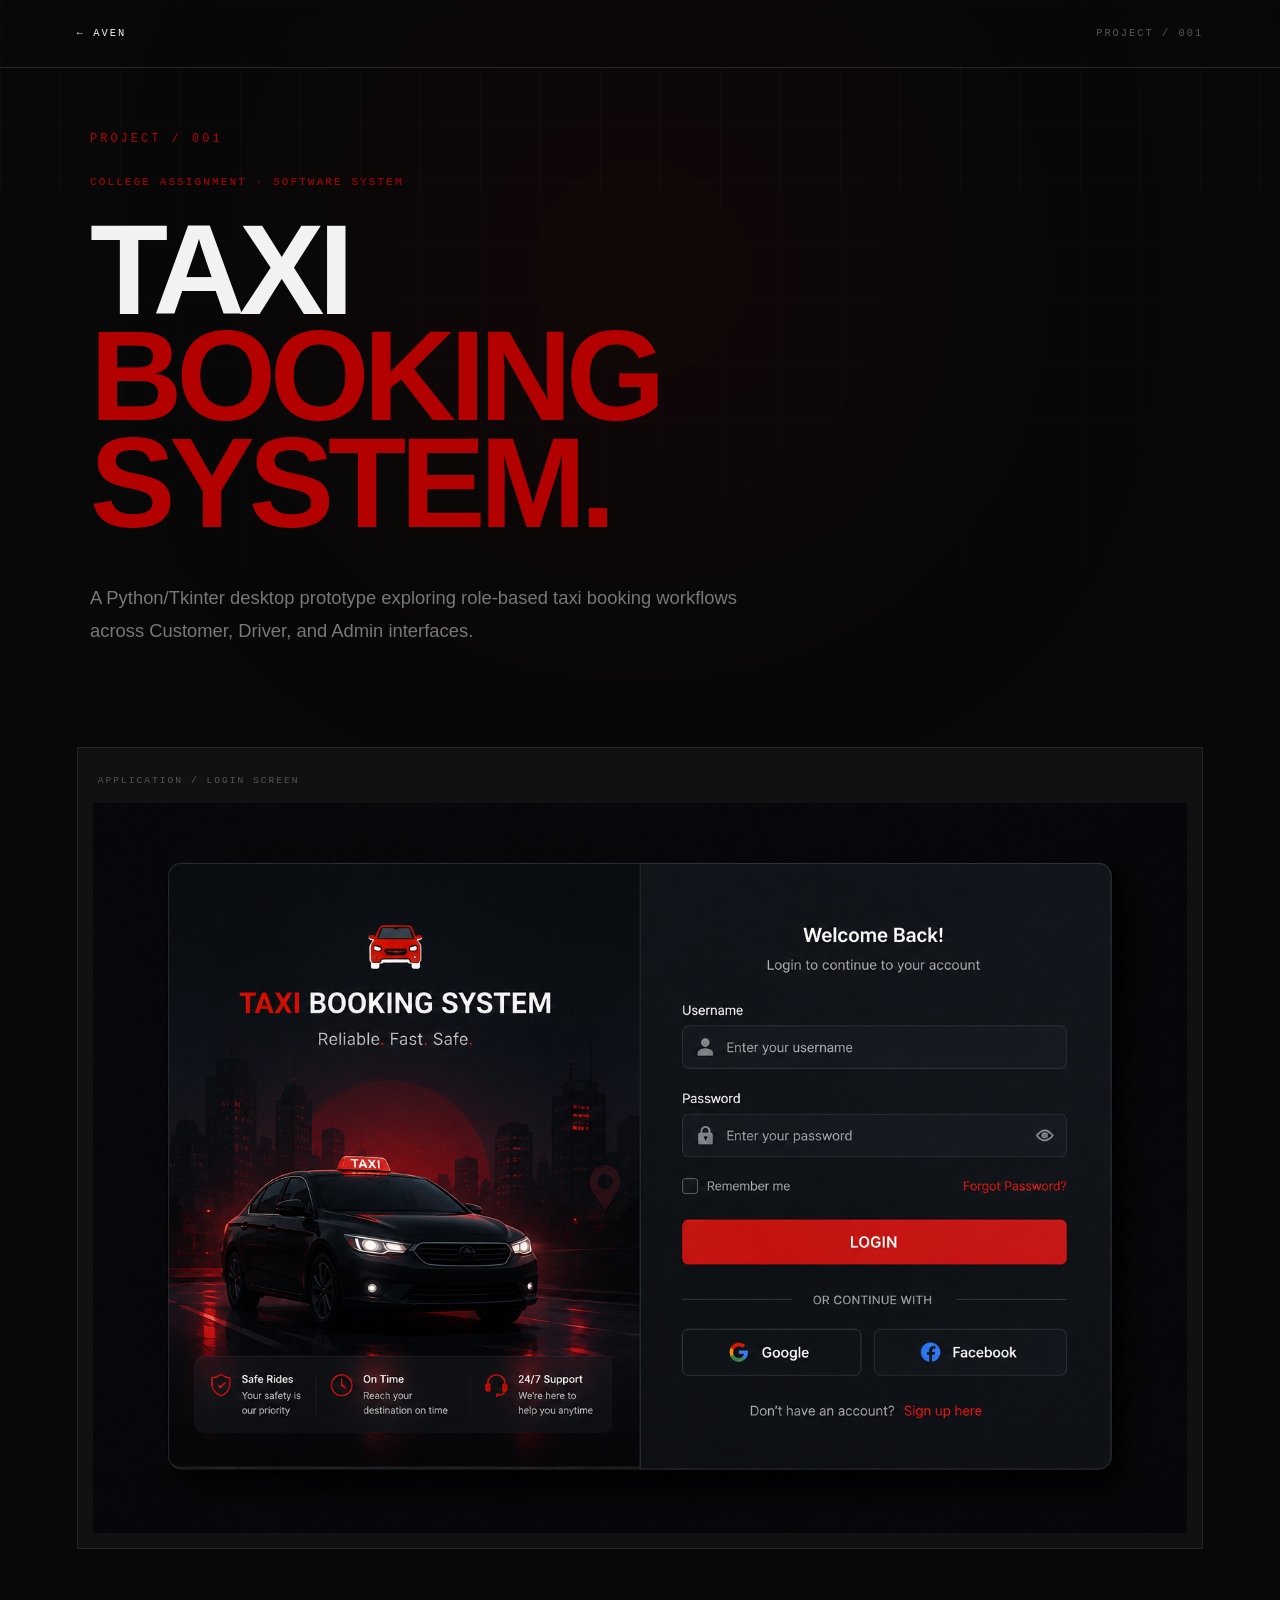
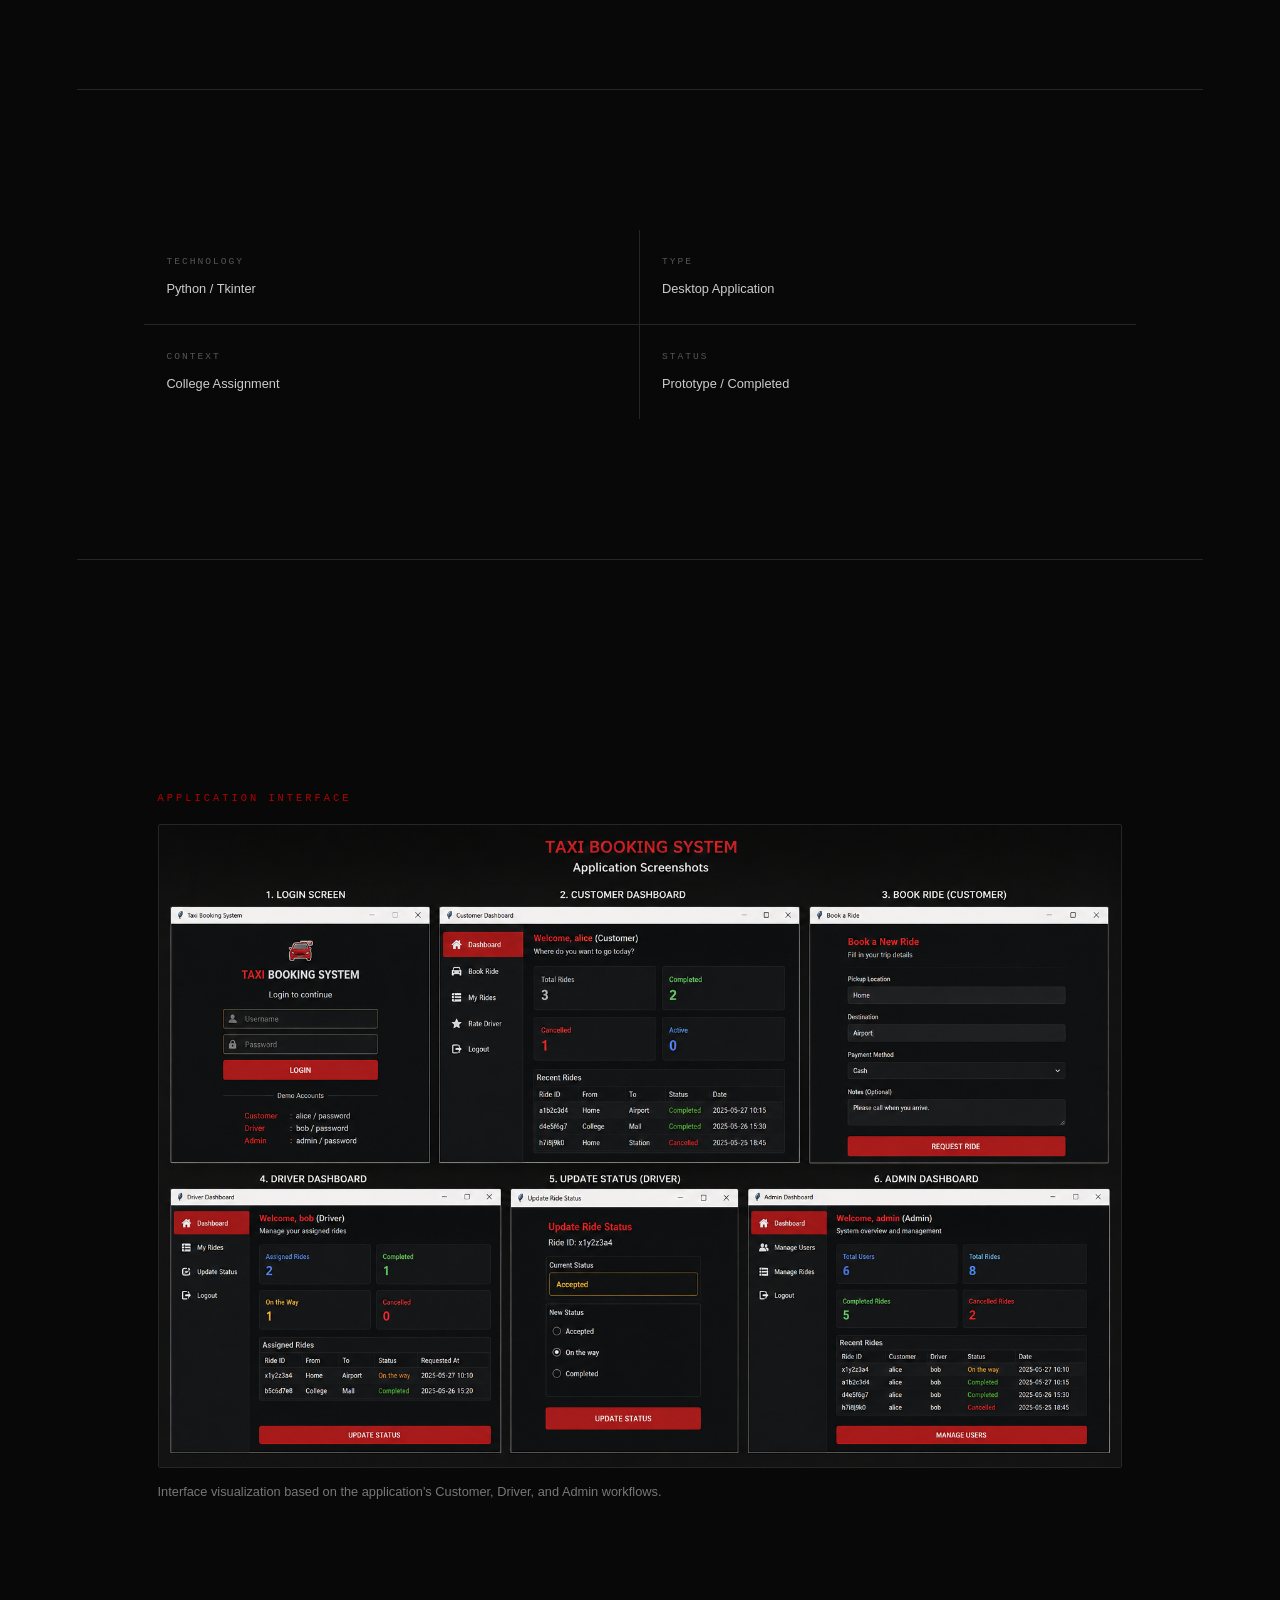
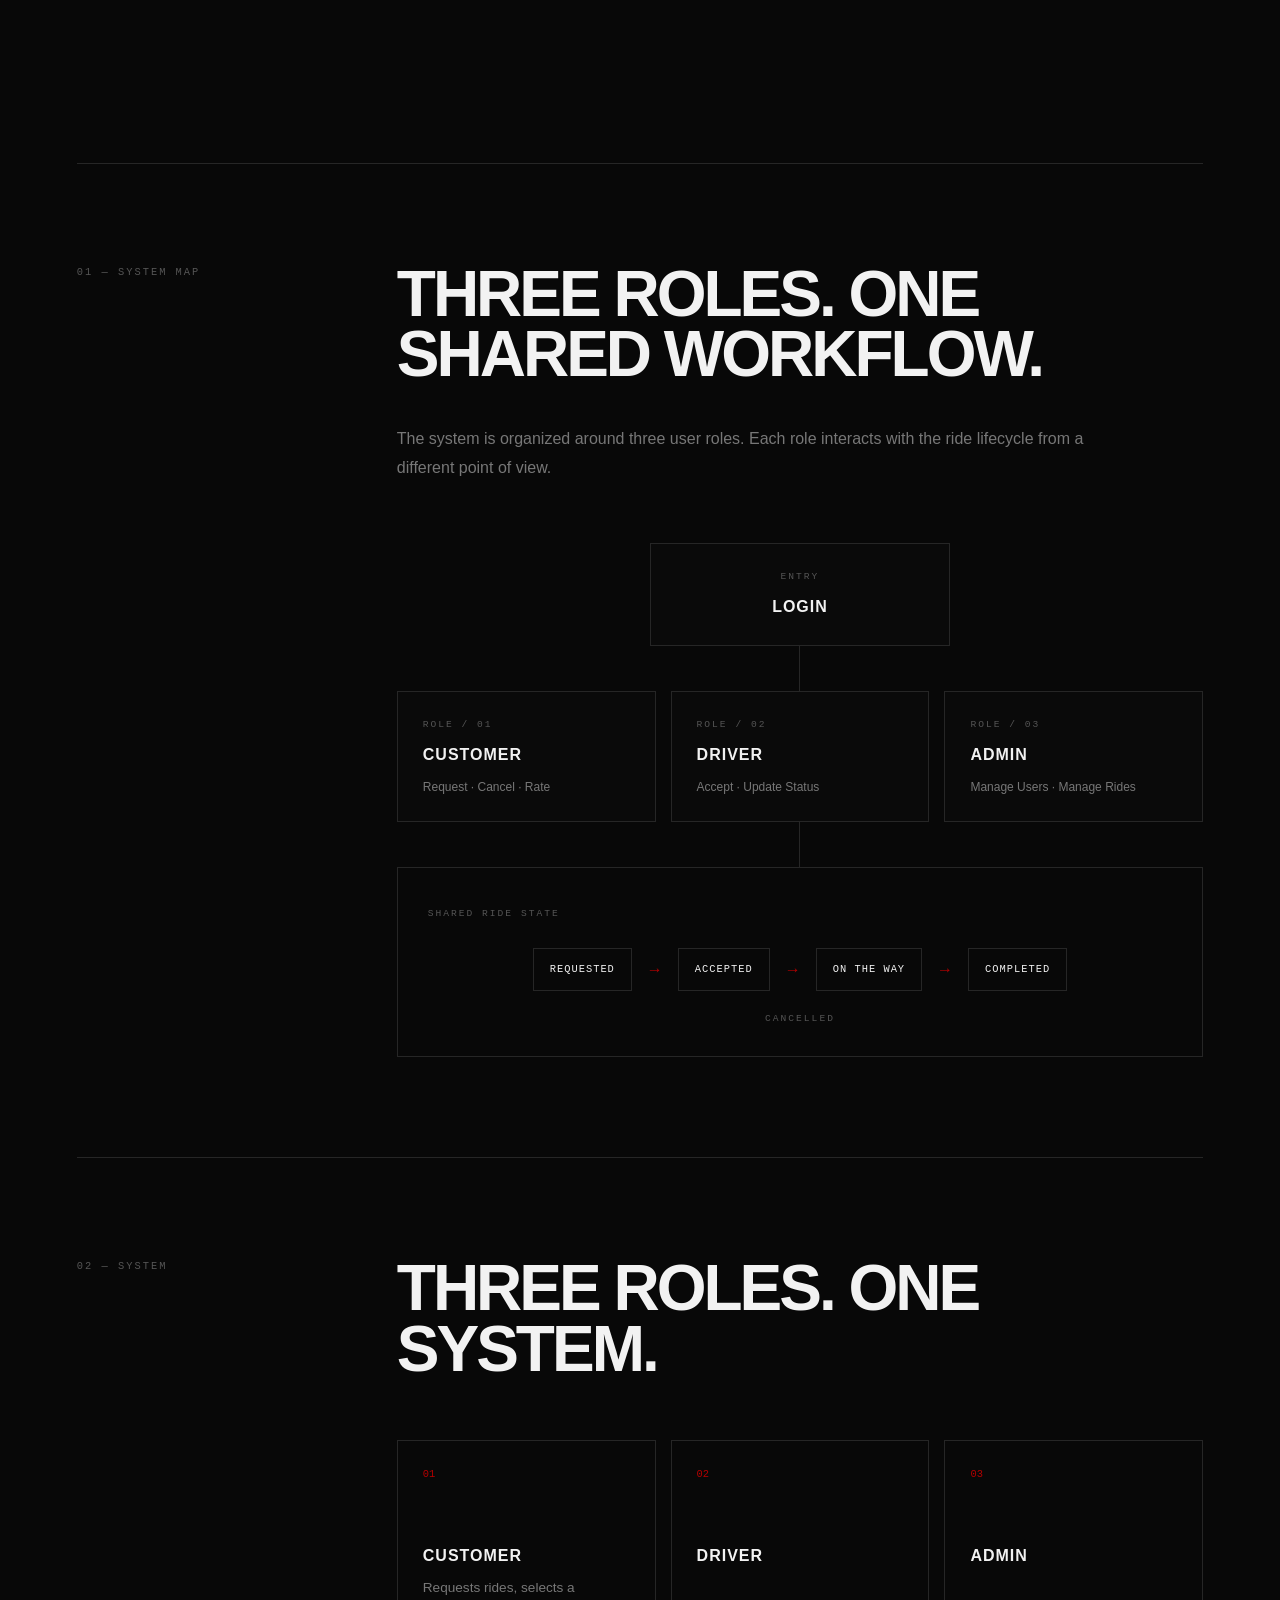
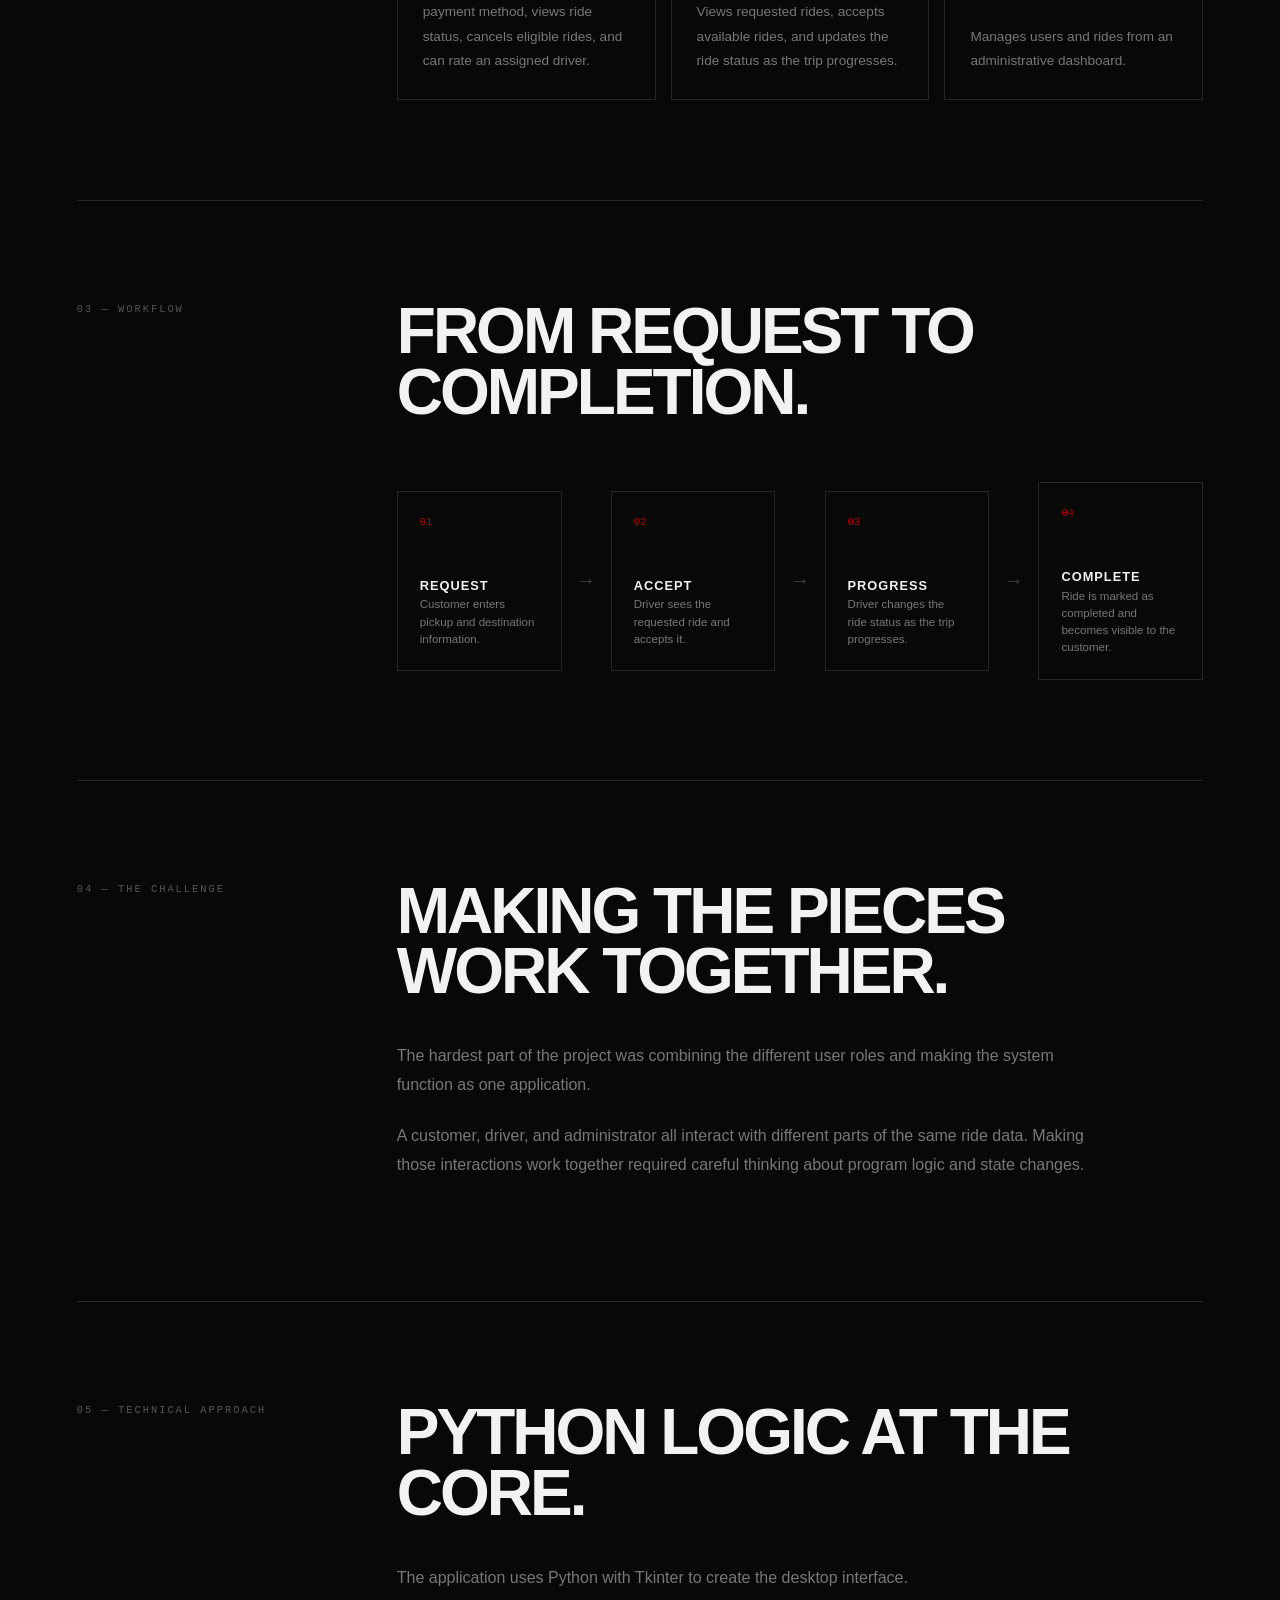
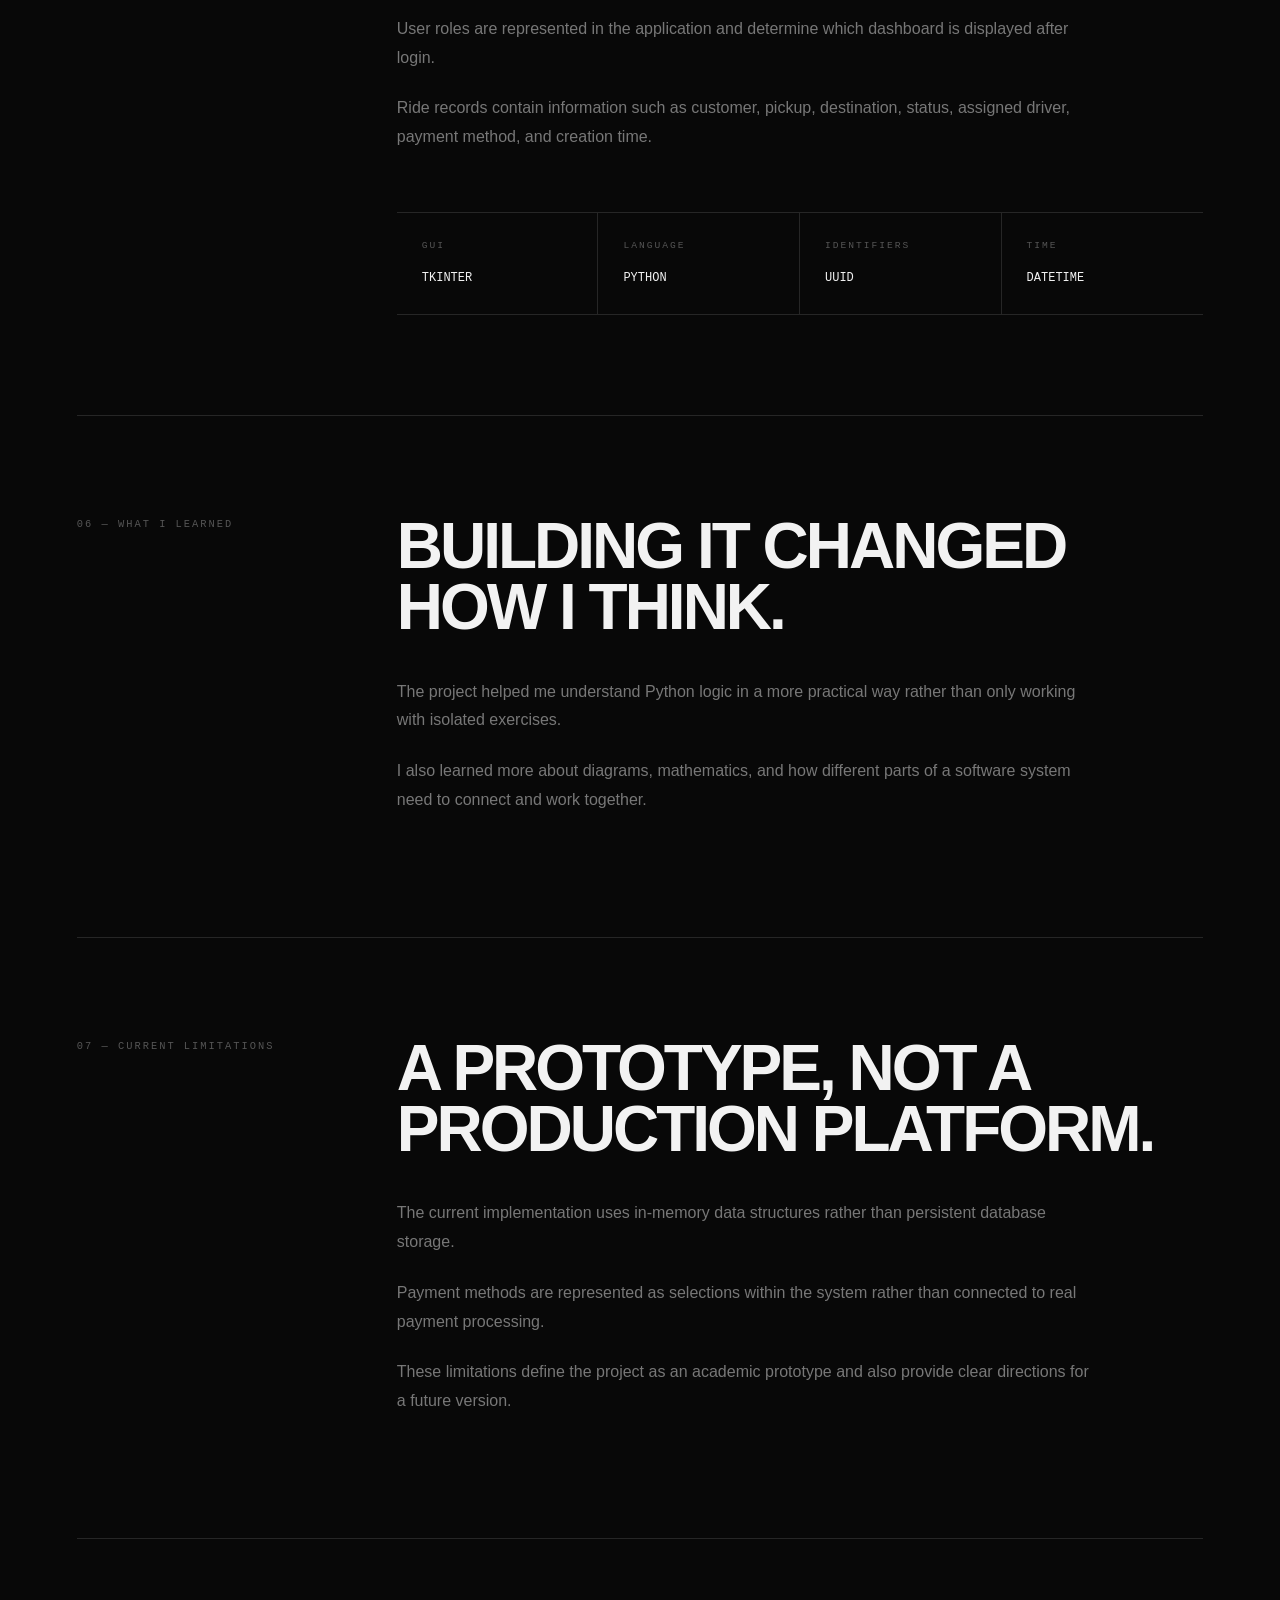
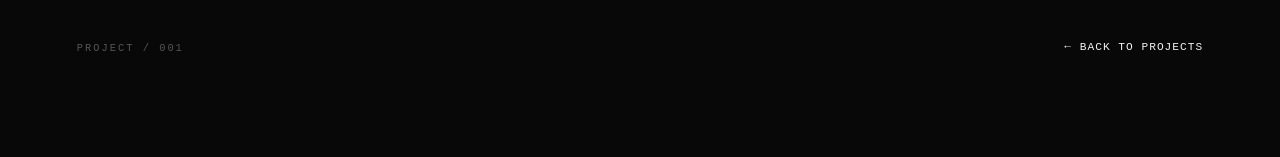
==== commit c99a0513: "update login image '" ====
--- a/taxi-booking.html
+++ b/taxi-booking.html
@@ -82,7 +82,7 @@
             </div>
 
             <img
-                src="assets/projects/taxi-booking/login.png"
+                src="assets/projects/Taxi-Booking/login.png"
                 alt="Taxi Booking System login screen"
             >
 
